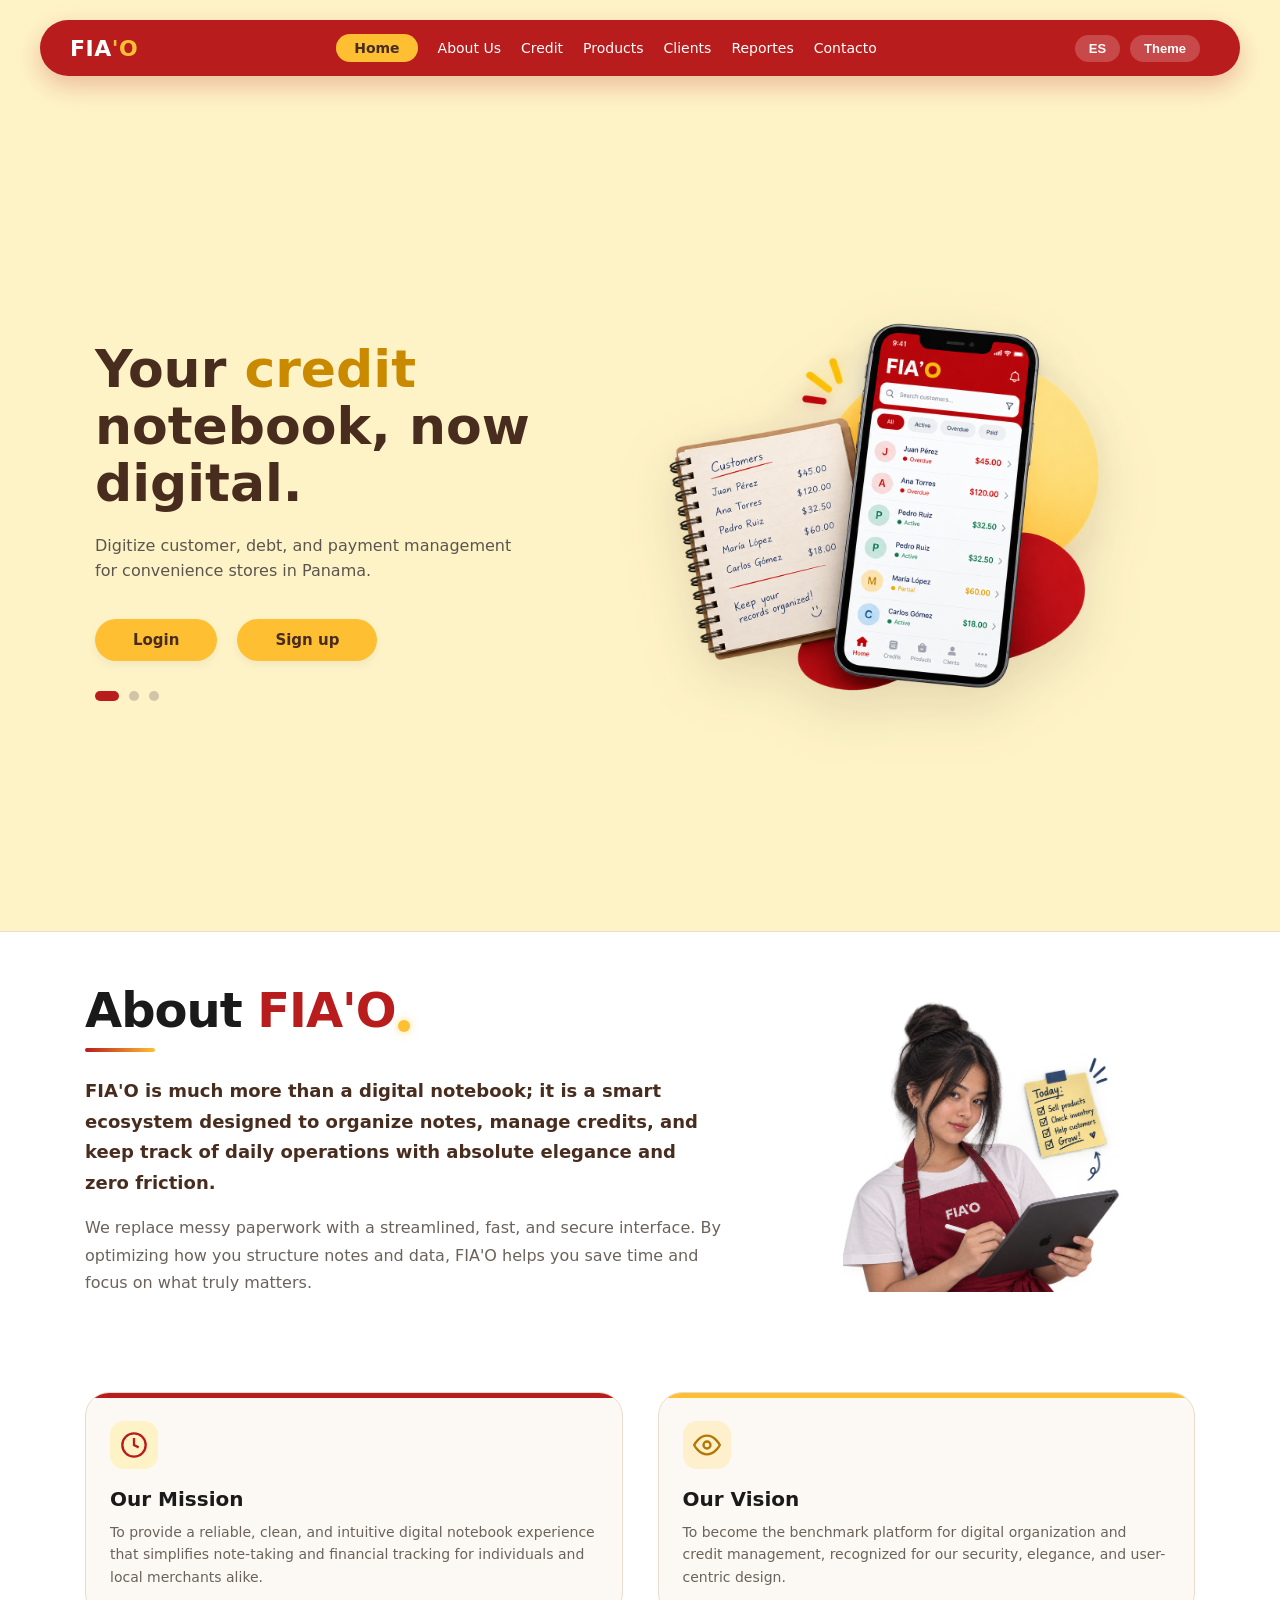
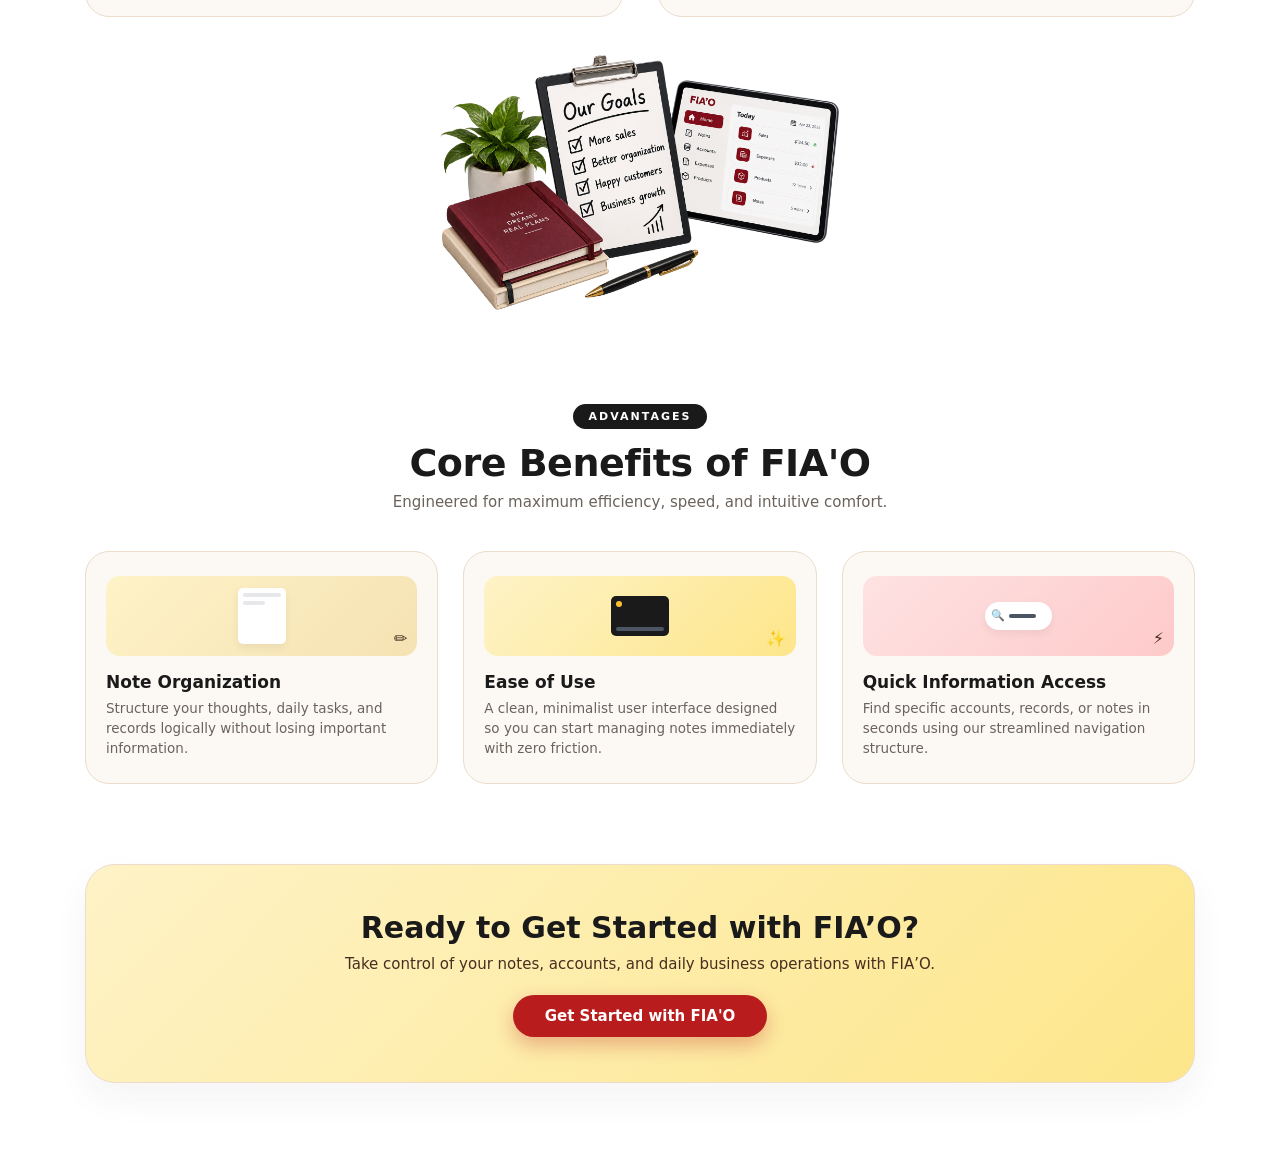
==== index.html @ d8505e1b "todo" ====
<!DOCTYPE html>
<html lang="en">
<head>
    <meta charset="UTF-8">
    <meta name="viewport" content="width=device-width, initial-scale=1.0">
    <title>FIA'O - Digital Notebook</title>
    <link rel="stylesheet" href="asset/css/index.css">
</head>
<body id="top">

    <!-- BARRA DE NAVEGACIÓN FLOTANTE REDONDEADA -->
    <header class="navbar main-top-nav">
        <a href="index.html" class="logo">FIA<span class="yellow-text">'O</span></a>
        <nav class="nav-links">
            <a href="index.html" class="active" data-en="Home" data-es="Inicio">Home</a>
            <a href="#about-section" data-en="About Us" data-es="Nosotros">About Us</a>
            <a href="owner-credits.html" data-en="Credit" data-es="Créditos">Credit</a>
            <a href="owner-products.html" data-en="Products" data-es="Productos">Products</a>
            <a href="owner-clients.html" data-en="Clients" data-es="Clientes">Clients</a>
            <a href="owner-reports.html" data-en="Reports" data-es="Reportes">Reportes</a>
            <a href="contacto.html" data-en="Contacto" data-es="Contacto">Contacto</a>
        </nav>

        <div class="nav-actions">
            <button id="langToggle" class="nav-btn-icon"><span id="langLabel">ES</span></button>
            <button id="themeToggle" class="nav-btn-icon">Theme</button>
            <div id="userNavArea"></div>
        </div>
    </header>

    <!-- HERO SECTION CON CARRUSEL (Altura alargada y perfectamente proporcionada) -->
    <main class="hero-carousel-container">
        <div class="hero-content">
            <h1 class="hero-title" data-en='Your <span class="highlight-credit">credit</span> notebook, now digital.' data-es='Tu libreta de <span class="highlight-credit">crédito</span>, ahora digital.'>
                Your <span class="highlight-credit">credit</span> notebook, now digital.
            </h1>
            
            <p class="hero-subtitle" id="carouselSubtitle" 
               data-en="Digitize customer, debt, and payment management for convenience stores in Panama." 
               data-es="Digitaliza la gestión de clientes, deudas y pagos para minisupermercados en Panamá.">
                Digitize customer, debt, and payment management for convenience stores in Panama.
            </p>
            
            <div class="hero-buttons">
                <a href="login.html" class="btn-primary-yellow" data-en="Login" data-es="Iniciar Sesión">Login</a>
                <a href="register.html" class="btn-primary-yellow" data-en="Sign up" data-es="Registrarse">Sign up</a>
            </div>

            <div class="carousel-dots">
                <span class="dot active" onclick="currentSlide(0)"></span>
                <span class="dot" onclick="currentSlide(1)"></span>
                <span class="dot" onclick="currentSlide(2)"></span>
            </div>
        </div>

        <div class="hero-image-side">
            <img id="carouselImage" src="asset/img/slide1.png" alt="FIA'O App Preview" class="carousel-img" 
                 onerror="this.onerror=null; this.src='https://via.placeholder.com/340x600?text=FIA%27O+App+Preview';">
        </div>
    </main>

    <!-- SECCIÓN DONDE SE INCRUSTA EL ABOUT.HTML ABAJO DEL INDEX -->
    <section id="about-section" class="iframe-section">
        <iframe src="about.html" class="about-iframe" scrolling="no" id="aboutFrame"></iframe>
    </section>

    <script src="asset/js/index.js"></script>
</body>
</html>
---- asset/css/index.css ----
:root {
    --color-rojo: #B91C1C;
    --color-amarillo: #FFBF32;
    --color-crema: #FEF3C7;
    --color-cafe: #482D1F;
    --color-blanco: #ffffff;
    --color-negro: #111111;
    --color-texto-muted: #5c554e;
    --bg-main: #FEF3C7;
    --text-main: #482D1F;
}

body.dark-mode {
    --bg-main: #181210;
    --text-main: #FFF7E8;
    --color-crema: #261D1A;
    --color-blanco: #1E1715;
    --color-texto-muted: #d1c5b8;
}

html, body {
    scroll-behavior: smooth;
    margin: 0;
    padding: 0;
    font-family: system-ui, -apple-system, BlinkMacSystemFont, 'Segoe UI', Roboto, sans-serif;
    background-color: var(--bg-main);
    color: var(--text-main);
    transition: background-color 0.3s ease, color 0.3s ease;
}

.navbar.main-top-nav {
    display: flex;
    justify-content: space-between;
    align-items: center;
    padding: 14px 30px;
    background-color: var(--color-rojo);
    max-width: 1200px;
    margin: 20px auto 0 auto;
    border-radius: 40px;
    box-shadow: 0 10px 25px rgba(185, 28, 28, 0.25);
    box-sizing: border-box;
    position: relative;
    z-index: 10;
}

.navbar .logo {
    font-size: 22px;
    font-weight: 800;
    color: #ffffff;
    text-decoration: none;
    letter-spacing: 0.5px;
}

.navbar .yellow-text {
    color: var(--color-amarillo);
}

.nav-links {
    display: flex;
    gap: 20px;
    align-items: center;
}

.nav-links a {
    text-decoration: none;
    color: #ffffff;
    font-weight: 500;
    font-size: 14px;
    transition: opacity 0.2s;
}

.nav-links a:hover {
    opacity: 0.8;
}

.nav-links a.active {
    background-color: var(--color-amarillo);
    color: var(--color-cafe);
    padding: 6px 18px;
    border-radius: 20px;
    font-weight: 700;
}

.nav-actions {
    display: flex;
    align-items: center;
    gap: 10px;
}

.nav-btn-icon {
    background: rgba(255, 255, 255, 0.2);
    border: none;
    padding: 6px 14px;
    border-radius: 20px;
    cursor: pointer;
    font-size: 13px;
    font-weight: 600;
    color: #ffffff;
    transition: background 0.2s;
}

.nav-btn-icon:hover {
    background: rgba(255, 255, 255, 0.3);
}

/* HERO Y CARRUSEL ALARGADO HACIA ABAJO PARA ELIMINAR ESPACIOS VACÍOS */
.hero-carousel-container {
    display: flex;
    justify-content: space-between;
    align-items: center;
    padding: 110px 80px; /* Aumentado el padding vertical para más altura */
    max-width: 1250px;
    margin: 0 auto;
    gap: 50px;
    min-height: 95vh; /* Ocupa mucha más altura vertical de la pantalla */
    box-sizing: border-box;
}

.hero-content {
    flex: 1;
    max-width: 580px;
}

.hero-title {
    font-size: 52px;
    font-weight: 800;
    line-height: 1.1;
    margin-bottom: 20px;
    color: var(--text-main);
}

.highlight-credit {
    color: #c98a00;
}

.hero-subtitle {
    font-size: 16px;
    line-height: 1.6;
    color: var(--color-texto-muted);
    margin-bottom: 35px;
    min-height: 50px;
}

.hero-buttons {
    display: flex;
    gap: 20px;
    margin-bottom: 30px;
}

.btn-primary-yellow {
    background-color: var(--color-amarillo);
    color: var(--color-cafe);
    text-decoration: none;
    padding: 12px 38px;
    border-radius: 30px;
    font-size: 15px;
    font-weight: 700;
    box-shadow: 0 4px 10px rgba(0,0,0,0.05);
    transition: transform 0.2s, opacity 0.2s;
    display: inline-block;
}

.btn-primary-yellow:hover {
    transform: translateY(-2px);
    opacity: 0.95;
}

.carousel-dots {
    display: flex;
    gap: 10px;
}

.dot {
    width: 10px;
    height: 10px;
    border-radius: 50%;
    background-color: #d1c5a9;
    cursor: pointer;
    transition: all 0.3s ease;
}

.dot.active {
    background-color: var(--color-rojo);
    width: 24px;
    border-radius: 6px;
}

.hero-image-side {
    flex: 1;
    display: flex;
    justify-content: center;
}

.carousel-img {
    max-width: 600px;
    height: auto;
    border-radius: 24px;
    filter: drop-shadow(0 20px 30px rgba(72, 45, 31, 0.15));
    transition: opacity 0.4s ease-in-out;
}

.iframe-section {
    width: 100%;
    margin: 0;
    padding: 0;
    background-color: var(--color-blanco);
    border-top: 1px solid #ebdccb;
}

.about-iframe {
    width: 100%;
    height: 100vh;
    min-height: 1800px;
    border: none;
    display: block;
    overflow: hidden;
}

@media (max-width: 850px) {
    .hero-carousel-container {
        flex-direction: column;
        padding: 50px 20px;
        text-align: center;
        min-height: auto;
    }
}
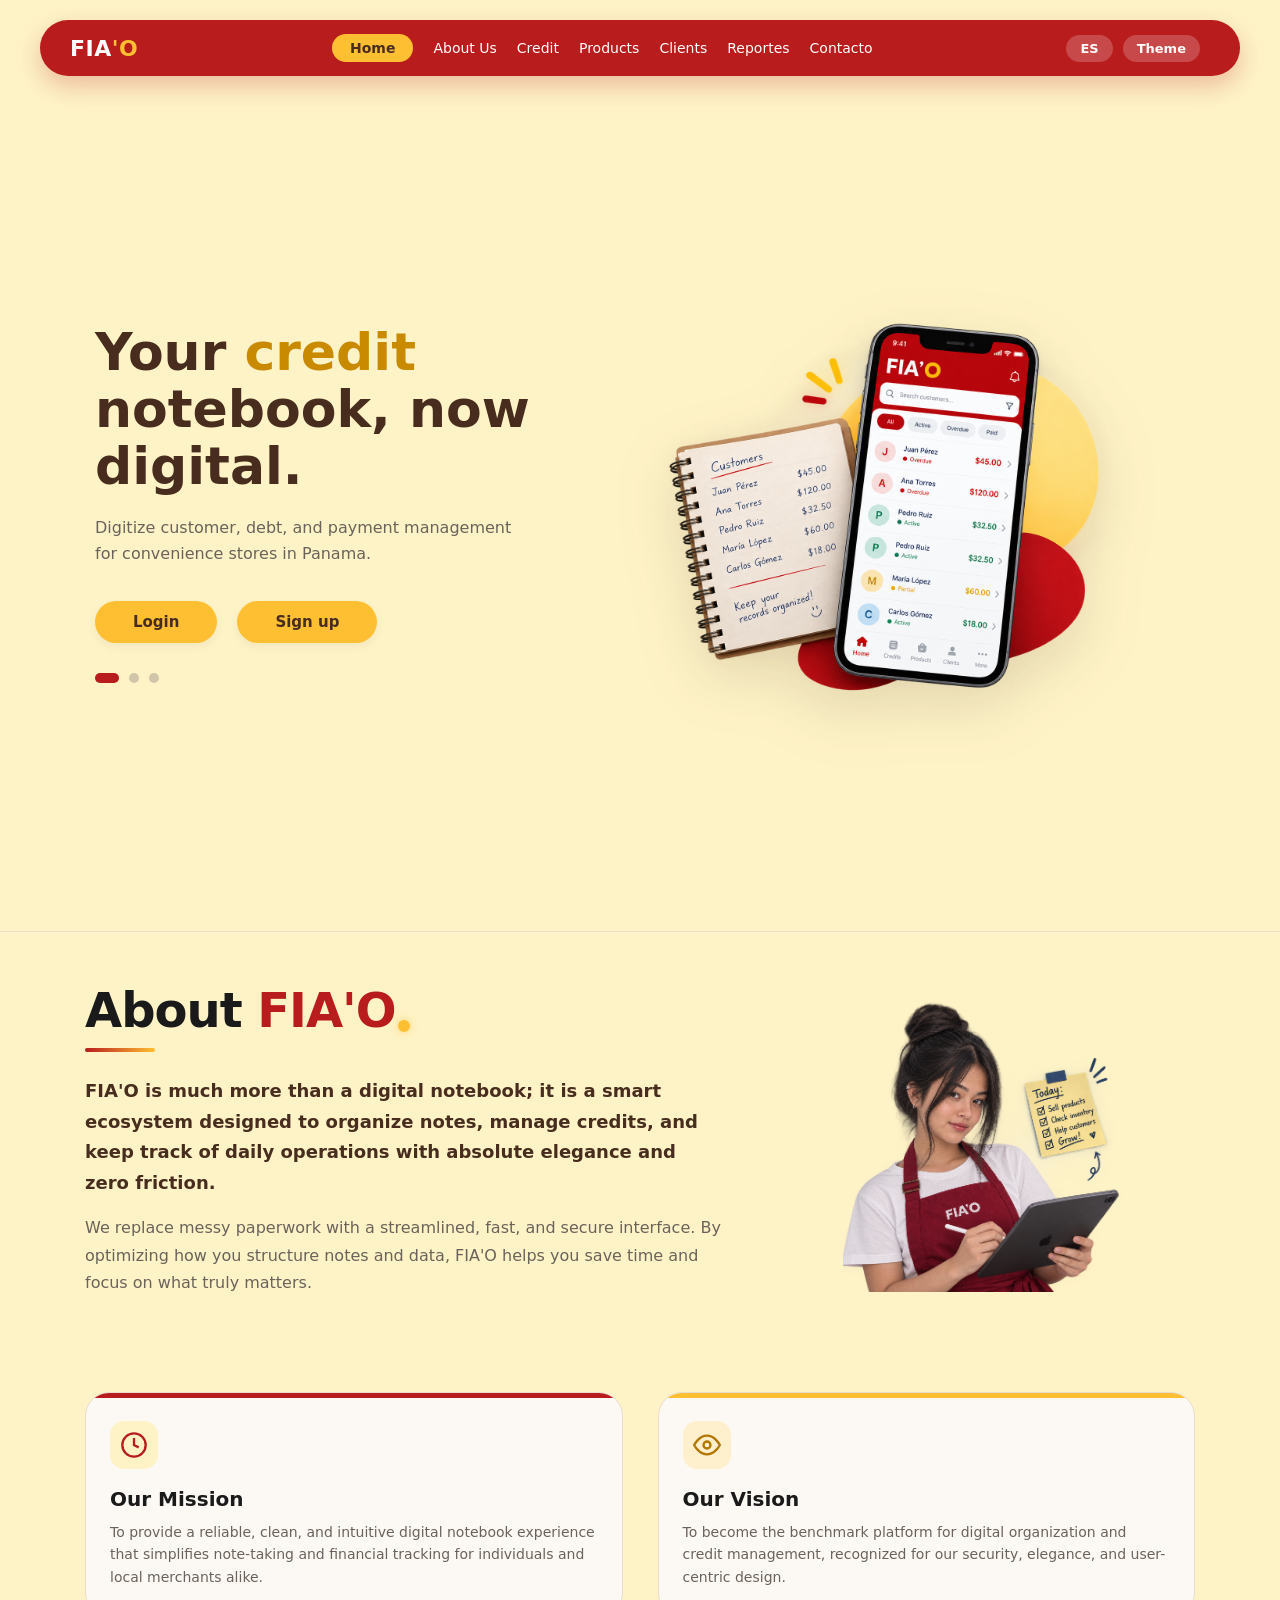
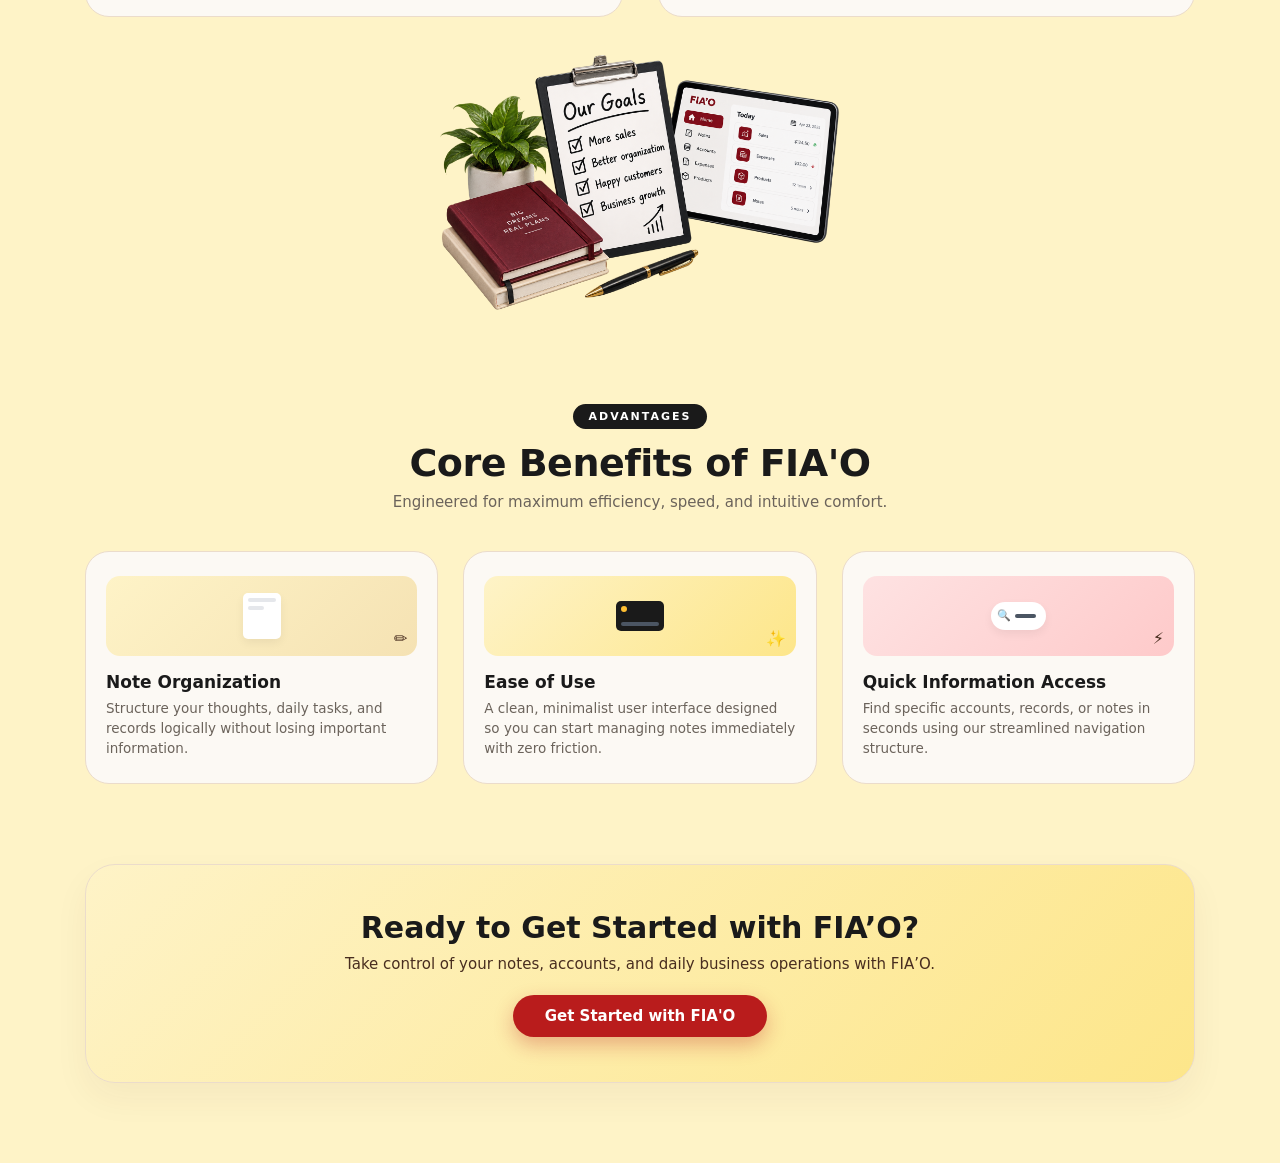
==== commit 0a19e507: "css css   Unifique todos los ccs en uno solo y guarde los viejos dentro de una carpeta" ====
--- a/index.html
+++ b/index.html
@@ -4,7 +4,7 @@
     <meta charset="UTF-8">
     <meta name="viewport" content="width=device-width, initial-scale=1.0">
     <title>FIA'O - Digital Notebook</title>
-    <link rel="stylesheet" href="asset/css/index.css">
+    <link rel="stylesheet" href="asset/css/Style.css">
 </head>
 <body id="top">
 
--- a/asset/css/Style.css
+++ b/asset/css/Style.css
@@ -0,0 +1,3072 @@
+/* ==========================================================================
+   FIA'O — CSS UNIFICADO Y OPTIMIZADO
+
+   ÍNDICE
+   01. Variables globales y estilos base
+   02. Página informativa (About)
+   03. Ayuda, soporte y componentes compartidos
+   04. Navegación y estructura general de la aplicación
+   05. Autenticación y registro
+   06. Clientes
+   07. Paneles, créditos y gestión financiera
+   08. Productos e inventario
+   09. Estilos complementarios y ajustes finales
+
+   Criterios de optimización:
+   - Variables equivalentes comparten una única fuente de valor.
+   - Se reutilizan variables globales cuando el color coincide exactamente.
+   - Se mantienen variables distintas si su comportamiento en modo oscuro
+     o su función visual no es equivalente.
+   - Se conserva el orden de las reglas y la cascada original.
+   ========================================================================== */
+
+/* --------------------------------------------------------------------------
+   01. VARIABLES GLOBALES Y ESTILOS BASE
+   -------------------------------------------------------------------------- */
+
+:root {
+    --color-rojo: #B91C1C;
+    --color-amarillo: #FFBF32;
+    --color-crema: #FEF3C7;
+    --color-cafe: #482D1F;
+    --color-blanco: #FFFFFF;
+    --color-negro: #1A1A1A;
+    --color-gris-bg: #FCF9F4;
+    --color-texto-muted: #6B635B;
+    --color-borde: #EBDCCB;
+    --primary-red: var(--color-rojo);
+    --primary-red-hover: #991B1B;
+    --golden-yellow: var(--color-amarillo);
+    --cream-bg: var(--color-crema);
+    --dark-brown: var(--color-cafe);
+    --text-dark: #2B2B2B;
+    --white: var(--color-blanco);
+    --gray-border: #E5E7EB;
+    --card-bg: var(--white);
+    --subtext: #666666;
+    --green-accent: #10B981;
+    --yellow-accent: #F59E0B;
+    --red-accent: #EF4444;
+    --bg-main: var(--color-crema);
+    --text-main: var(--color-cafe);
+    --input-bg: #FFFFFF;
+}
+
+body.dark-theme {
+    --cream-bg: #121212;
+    --text-dark: #F3F4F6;
+    --white: #1E1E1E;
+    --gray-border: #333333;
+    --card-bg: #1E1E1E;
+    --subtext: #AAAAAA;
+    --dark-brown: #E5D5C5;
+    --input-bg: #2A2A2A;
+}
+
+body {
+    margin: 0;
+    padding: 0;
+    font-family: system-ui, -apple-system, BlinkMacSystemFont, "Segoe UI", Roboto, sans-serif;
+    background-color: var(--color-blanco);
+    color: var(--color-cafe);
+    overflow-x: hidden;
+    scroll-behavior: smooth;
+    animation: fadeInSmooth 0.5s ease-out;
+}
+
+@keyframes fadeInSmooth {
+    from { opacity: 0; transform: translateY(10px); }
+    to { opacity: 1; transform: translateY(0); }
+}
+
+/* --------------------------------------------------------------------------
+   02. PÁGINA INFORMATIVA (ABOUT)
+   -------------------------------------------------------------------------- */
+
+.navbar.main-top-nav {
+    display: flex;
+    justify-content: space-between;
+    align-items: center;
+    padding: 14px 30px;
+    background-color: var(--color-rojo);
+    max-width: 1200px;
+    margin: 20px auto;
+    border-radius: 40px;
+    box-shadow: 0 10px 25px rgba(185, 28, 28, 0.2);
+}
+
+.navbar .logo {
+    font-size: 22px;
+    font-weight: 800;
+    color: var(--color-blanco);
+    text-decoration: none;
+}
+
+.navbar .yellow-text {
+    color: var(--color-amarillo);
+}
+
+.nav-links a {
+    text-decoration: none;
+    color: var(--color-blanco);
+    font-weight: 500;
+    font-size: 14px;
+}
+
+.about-main-container {
+    max-width: 1150px;
+    margin: 0 auto;
+    padding: 50px 20px 80px 20px;
+    box-sizing: border-box;
+}
+
+.about-hero-creative {
+    display: grid;
+    grid-template-columns: 1.2fr 0.8fr;
+    gap: 50px;
+    align-items: center;
+    margin-bottom: 80px;
+}
+
+.creative-main-title {
+    font-size: 48px;
+    font-weight: 900;
+    color: var(--color-negro);
+    margin: 0 0 10px 0;
+    letter-spacing: -1px;
+    position: relative;
+    display: inline-block;
+}
+
+.creative-main-title .highlight-fiao {
+    color: var(--color-rojo);
+    position: relative;
+}
+
+.title-accent-badge {
+    position: absolute;
+    bottom: 6px;
+    right: -14px;
+    width: 12px;
+    height: 12px;
+    background-color: var(--color-amarillo);
+    border-radius: 50%;
+    box-shadow: 0 0 10px rgba(255, 191, 50, 0.6);
+    animation: pulseBadge 2s infinite;
+}
+
+@keyframes pulseBadge {
+    0% { transform: scale(0.95); opacity: 0.8; }
+    50% { transform: scale(1.2); opacity: 1; }
+    100% { transform: scale(0.95); opacity: 0.8; }
+}
+
+.divider-line-dynamic {
+    width: 70px;
+    height: 4px;
+    background: linear-gradient(90deg, var(--color-rojo), var(--color-amarillo));
+    border-radius: 2px;
+    margin-bottom: 24px;
+}
+
+.about-hero-text-side p {
+    font-size: 16px;
+    line-height: 1.7;
+    color: var(--color-texto-muted);
+    margin: 0 0 16px 0;
+}
+
+.about-hero-text-side p.about-lead-creative {
+    font-size: 18px;
+    color: var(--color-cafe);
+    font-weight: 600;
+}
+
+.about-hero-graphic-side {
+    display: flex;
+    justify-content: center;
+    align-items: center;
+}
+
+/* CONTENEDOR DE IMAGEN LIMPIO (SIN FONDO NI BORDES) */
+.image-slot-container {
+    width: 100%;
+    max-width: 280px; 
+    min-height: 200px;
+    background-color: transparent;
+    border: none;
+    border-radius: 0;
+    display: flex;
+    justify-content: center;
+    align-items: center;
+    overflow: hidden;
+    position: relative;
+    box-shadow: none;
+    transition: transform 0.4s ease;
+}
+
+.image-slot-container:hover {
+    transform: translateY(-4px);
+}
+
+.custom-slot-img {
+    width: 100%;
+    height: auto;
+    object-fit: contain;
+    display: block;
+}
+
+.image-placeholder-fallback {
+    display: flex;
+    flex-direction: column;
+    align-items: center;
+    gap: 8px;
+    color: var(--color-texto-muted);
+    padding: 20px;
+    text-align: center;
+}
+
+.fallback-icon { font-size: 28px; }
+.fallback-text { font-size: 12px; font-family: monospace; background: var(--color-crema); padding: 4px 8px; border-radius: 6px; }
+
+.mission-vision-wrapper {
+    margin-bottom: 90px;
+}
+
+.mission-vision-creative-grid {
+    display: grid;
+    grid-template-columns: 1fr 1fr;
+    gap: 35px;
+    margin-bottom: 30px;
+}
+
+.mission-vision-graphic-container {
+    display: flex;
+    justify-content: center;
+    max-width: 400px;
+    margin: 0 auto;
+}
+
+.image-slot-container.secondary-slot {
+    max-width: 100%;
+    min-height: 180px;
+    background-color: transparent;
+    border: none;
+    box-shadow: none;
+}
+
+.creative-mv-card, .benefit-interactive-card {
+    background-color: var(--color-gris-bg);
+    border: 1px solid var(--color-borde);
+    border-radius: 24px;
+    padding: 28px 24px;
+    position: relative;
+    overflow: hidden;
+    cursor: pointer;
+    outline: none;
+    transition: all 0.4s cubic-bezier(0.165, 0.84, 0.44, 1);
+}
+
+.creative-mv-card:hover, .creative-mv-card:focus,
+.creative-mv-card.touch-active,
+.benefit-interactive-card:hover, .benefit-interactive-card:focus,
+.benefit-interactive-card.touch-active {
+    transform: translateY(-6px);
+    box-shadow: 0 16px 30px rgba(185, 28, 28, 0.08);
+    background-color: var(--color-blanco);
+    border-color: var(--color-amarillo);
+}
+
+.card-reveal-content {
+    max-height: 0;
+    opacity: 0;
+    overflow: hidden;
+    transition: max-height 0.4s ease-in-out, opacity 0.3s ease-in-out, margin-top 0.3s ease;
+    margin-top: 0;
+}
+
+.creative-mv-card:hover .card-reveal-content,
+.creative-mv-card:focus .card-reveal-content,
+.creative-mv-card.touch-active .card-reveal-content,
+.benefit-interactive-card:hover .card-reveal-content,
+.benefit-interactive-card:focus .card-reveal-content,
+.benefit-interactive-card.touch-active .card-reveal-content {
+    max-height: 150px;
+    opacity: 1;
+    margin-top: 12px;
+    border-top: 1px dashed var(--color-borde);
+    padding-top: 10px;
+}
+
+.card-reveal-content p {
+    font-size: 13px;
+    line-height: 1.5;
+    color: var(--color-cafe);
+    margin: 0;
+}
+
+.card-top-accent {
+    position: absolute;
+    top: 0;
+    left: 0;
+    width: 100%;
+    height: 5px;
+    background-color: var(--color-rojo);
+}
+
+.card-top-accent.yellow-accent {
+    background-color: var(--color-amarillo);
+}
+
+.mv-visual-badge {
+    background-color: var(--color-crema);
+    color: var(--color-rojo);
+    width: 48px;
+    height: 48px;
+    border-radius: 14px;
+    display: flex;
+    align-items: center;
+    justify-content: center;
+    margin-bottom: 18px;
+    transition: transform 0.3s ease;
+}
+
+.creative-mv-card:hover .mv-visual-badge {
+    transform: scale(1.1) rotate(5deg);
+}
+
+.mv-visual-badge.yellow-bg {
+    background-color: #fef0cd;
+    color: #b47800;
+}
+
+.creative-mv-card h3 {
+    font-size: 20px;
+    font-weight: 900;
+    color: var(--color-negro);
+    margin: 0 0 10px 0;
+}
+
+.creative-mv-card p {
+    font-size: 14px;
+    line-height: 1.6;
+    color: var(--color-texto-muted);
+    margin: 0;
+}
+
+.benefits-creative-section {
+    text-align: center;
+    margin-bottom: 80px;
+}
+
+.creative-section-header .section-tag {
+    display: inline-block;
+    background-color: var(--color-negro);
+    color: var(--color-blanco);
+    font-size: 11px;
+    font-weight: 800;
+    letter-spacing: 2px;
+    padding: 6px 16px;
+    border-radius: 20px;
+    margin-bottom: 12px;
+}
+
+.creative-section-header h2 {
+    font-size: 38px;
+    font-weight: 900;
+    color: var(--color-negro);
+    margin: 0 0 8px 0;
+    letter-spacing: -0.5px;
+}
+
+.creative-section-header p {
+    font-size: 15px;
+    color: var(--color-texto-muted);
+    margin: 0 0 40px 0;
+}
+
+.benefits-creative-grid {
+    display: grid;
+    grid-template-columns: repeat(3, 1fr);
+    gap: 25px;
+    text-align: left;
+}
+
+.benefit-interactive-card {
+    padding: 24px 20px;
+}
+
+.benefit-illustration-box {
+    background: linear-gradient(135deg, var(--color-crema), #f5e2b3);
+    border-radius: 14px;
+    height: 80px;
+    margin-bottom: 16px;
+    display: flex;
+    align-items: center;
+    justify-content: center;
+    position: relative;
+    overflow: hidden;
+}
+
+.benefit-illustration-box.yellow-theme {
+    background: linear-gradient(135deg, #fef3c7, #fde68a);
+}
+
+.benefit-illustration-box.red-theme {
+    background: linear-gradient(135deg, #fee2e2, #fecaca);
+}
+
+.ill-note-sheet {
+    background: var(--color-blanco);
+    width: 38px;
+    height: 46px;
+    border-radius: 5px;
+    padding: 5px;
+    display: flex;
+    flex-direction: column;
+    gap: 4px;
+    box-shadow: 0 4px 10px rgba(0,0,0,0.06);
+}
+
+.ill-line { background-color: #e5e7eb; height: 4px; border-radius: 2px; width: 100%; }
+.ill-line.short { width: 60%; }
+.ill-pen-icon {
+    position: absolute;
+    bottom: 8px;
+    right: 10px;
+    font-size: 16px;
+    animation: bounceIcon 2s infinite ease-in-out;
+}
+
+@keyframes bounceIcon {
+    0%, 100% { transform: translateY(0); }
+    50% { transform: translateY(-3px); }
+}
+
+.ill-interface-mock {
+    background: var(--color-negro);
+    width: 48px;
+    height: 30px;
+    border-radius: 5px;
+    padding: 5px;
+    display: flex;
+    flex-direction: column;
+    justify-content: space-between;
+}
+
+.ill-circle-btn { width: 6px; height: 6px; background-color: var(--color-amarillo); border-radius: 50%; }
+.ill-block-bar { background-color: #4b5563; height: 4px; border-radius: 2px; width: 100%; }
+.ill-block-bar.short { width: 50%; }
+
+.ill-search-mock {
+    background: var(--color-blanco);
+    width: 55px;
+    height: 28px;
+    border-radius: 14px;
+    padding: 0 6px;
+    display: flex;
+    align-items: center;
+    gap: 4px;
+    box-shadow: 0 4px 10px rgba(0,0,0,0.06);
+}
+
+.ill-magnifier { font-size: 11px; }
+
+.benefit-interactive-card h3 {
+    font-size: 17px;
+    font-weight: 800;
+    color: var(--color-negro);
+    margin: 0 0 6px 0;
+}
+
+.benefit-interactive-card p {
+    font-size: 13.5px;
+    line-height: 1.5;
+    color: var(--color-texto-muted);
+    margin: 0;
+}
+
+.get-started-cta-section {
+    background: linear-gradient(135deg, var(--color-crema), #fde68a);
+    border: 1px solid var(--color-borde);
+    border-radius: 30px;
+    padding: 45px 25px;
+    text-align: center;
+    box-shadow: 0 15px 35px rgba(72, 45, 31, 0.05);
+}
+
+.cta-content-box h2 {
+    font-size: 30px;
+    font-weight: 900;
+    color: var(--color-negro);
+    margin: 0 0 10px 0;
+}
+
+.cta-content-box p {
+    font-size: 15px;
+    color: var(--color-cafe);
+    margin: 0 0 22px 0;
+    max-width: 600px;
+    margin-left: auto;
+    margin-right: auto;
+}
+
+.btn-cta-red {
+    display: inline-block;
+    background-color: var(--color-rojo);
+    color: var(--color-blanco);
+    text-decoration: none;
+    font-size: 15px;
+    font-weight: 700;
+    padding: 12px 32px;
+    border-radius: 30px;
+    box-shadow: 0 8px 20px rgba(185, 28, 28, 0.3);
+    transition: transform 0.2s ease, background-color 0.2s ease, box-shadow 0.2s ease;
+}
+
+.btn-cta-red:hover {
+    transform: translateY(-2px);
+    background-color: #991b1b;
+    box-shadow: 0 12px 25px rgba(185, 28, 28, 0.4);
+}
+
+/* MODO OSCURO PARA LA SECCIÓN ABOUT */
+body.dark-mode {
+    background-color: #1E1715 !important;
+    color: #FFF7E8 !important;
+}
+
+body.dark-mode .creative-main-title,
+body.dark-mode .creative-section-header h2,
+body.dark-mode .cta-content-box h2,
+body.dark-mode .creative-mv-card h3,
+body.dark-mode .benefit-interactive-card h3 {
+    color: #FFF7E8 !important;
+}
+
+body.dark-mode .about-hero-text-side p,
+body.dark-mode .creative-section-header p,
+body.dark-mode .creative-mv-card p,
+body.dark-mode .benefit-interactive-card p,
+body.dark-mode .cta-content-box p {
+    color: #d1c5b8 !important;
+}
+
+body.dark-mode .creative-mv-card,
+body.dark-mode .benefit-interactive-card {
+    background-color: #261D1A !important;
+    border-color: var(--color-cafe) !important;
+}
+
+body.dark-mode .card-reveal-content p {
+    color: #FFF7E8 !important;
+}
+
+body.dark-mode .get-started-cta-section {
+    background: linear-gradient(135deg, #261D1A, #3b2a1a) !important;
+    border-color: var(--color-cafe) !important;
+}
+
+@media (max-width: 900px) {
+    .about-hero-creative,
+    .mission-vision-creative-grid,
+    .benefits-creative-grid {
+        grid-template-columns: 1fr;
+        gap: 30px;
+    }
+    .creative-main-title {
+        font-size: 38px;
+    }
+    .about-main-container {
+        padding: 30px 15px;
+    }
+}
+
+
+/* --------------------------------------------------------------------------
+   03. AYUDA, SOPORTE Y COMPONENTES COMPARTIDOS
+   -------------------------------------------------------------------------- */
+
+
+* {
+    margin: 0; padding: 0; box-sizing: border-box;
+    font-family: system-ui, -apple-system, BlinkMacSystemFont, "Segoe UI", Roboto, sans-serif;
+}
+
+body {
+    background-color: var(--cream-bg); color: var(--text-dark);
+    min-height: 100vh; position: relative; overflow-x: hidden;
+    transition: background-color 0.3s ease, color 0.3s ease;
+}
+
+.bg-shape-top {
+    position: absolute; top: 0; left: 0; width: 350px; height: 250px;
+    background: radial-gradient(circle, rgba(255,191,50,0.25) 0%, rgba(254,243,199,0) 70%);
+    z-index: 0; pointer-events: none;
+}
+
+.bg-shape-bottom {
+    position: absolute; bottom: -50px; right: -50px; width: 400px; height: 400px;
+    background: radial-gradient(circle, rgba(185,28,28,0.08) 0%, rgba(254,243,199,0) 70%);
+    z-index: 0; pointer-events: none;
+}
+
+.navbar-container { width: 100%; padding: 16px 24px; position: relative; z-index: 100; }
+.navbar-content {
+    background-color: var(--primary-red); display: flex; justify-content: space-between;
+    align-items: center; padding: 10px 24px; border-radius: 50px; box-shadow: 0 4px 15px rgba(0, 0, 0, 0.15);
+}
+
+.nav-logo { color: var(--white); font-size: 22px; font-weight: 800; letter-spacing: 0.5px; }
+.nav-logo span { color: var(--golden-yellow); }
+.nav-menu { display: flex; gap: 4px; align-items: center; }
+
+.nav-link {
+    color: var(--white); text-decoration: none; font-size: 13px; font-weight: 500;
+    padding: 8px 16px; border-radius: 20px; transition: background 0.2s;
+}
+.nav-link:hover, .nav-link.active { background-color: rgba(255, 255, 255, 0.2); }
+
+.nav-right-actions { display: flex; gap: 10px; align-items: center; }
+
+.action-pill-btn {
+    background-color: rgba(255, 255, 255, 0.25); color: var(--white); border: none;
+    padding: 7px 16px; border-radius: 20px; font-size: 13px; font-weight: 700; cursor: pointer;
+}
+.action-pill-btn:hover { background-color: var(--white); color: var(--primary-red); }
+
+.profile-menu-container { position: relative; }
+.profile-avatar-btn {
+    width: 38px; height: 38px; border-radius: 50%; background-color: var(--golden-yellow);
+    color: var(--dark-brown); font-weight: 800; font-size: 14px; cursor: pointer;
+    border: 2px solid var(--white); display: flex; align-items: center; justify-content: center;
+}
+
+.profile-dropdown {
+    position: absolute; right: 0; top: 50px; background-color: var(--card-bg);
+    border: 1px solid var(--gray-border); border-radius: 14px; width: 180px;
+    box-shadow: 0 10px 25px rgba(0, 0, 0, 0.15); display: none; flex-direction: column; padding: 8px 0; z-index: 1000;
+}
+.profile-dropdown.active { display: flex; }
+.dropdown-item {
+    padding: 10px 16px; color: var(--text-dark); text-decoration: none; font-size: 13px; font-weight: 600;
+    display: flex; align-items: center; gap: 10px;
+}
+.dropdown-item:hover { background-color: rgba(185,28,28,0.08); color: var(--primary-red); }
+.dropdown-item.logout { color: var(--primary-red); }
+.dropdown-divider { height: 1px; background-color: var(--gray-border); margin: 4px 0; }
+
+.dashboard-main { max-width: 1200px; margin: 0 auto; padding: 30px 20px 80px 20px; position: relative; z-index: 10; }
+
+.credits-header-section { margin-bottom: 25px; }
+.title-wrap h1 { font-size: 26px; font-weight: 800; color: var(--text-dark); margin-bottom: 4px; }
+.title-wrap p { font-size: 13px; color: var(--subtext); }
+
+.card-container {
+    background-color: var(--card-bg); padding: 24px; border-radius: 20px;
+    box-shadow: 0 6px 20px rgba(0, 0, 0, 0.05); border: 1px solid var(--gray-border);
+}
+
+.ai-banner-card {
+    background: linear-gradient(135deg, rgba(185,28,28,0.08) 0%, rgba(255,191,50,0.12) 100%);
+    display: flex; justify-content: space-between; align-items: center; margin-bottom: 25px; flex-wrap: wrap; gap: 15px;
+    border: 1.5px solid rgba(255,191,50,0.3);
+}
+.ai-banner-content { display: flex; align-items: center; gap: 16px; }
+.ai-banner-icon { width: 50px; height: 50px; border-radius: 14px; background-color: var(--primary-red); color: var(--white); display: flex; align-items: center; justify-content: center; font-size: 20px; }
+.ai-banner-content h3 { font-size: 16px; font-weight: 800; color: var(--text-dark); margin-bottom: 3px; }
+.ai-banner-content p { font-size: 12px; color: var(--subtext); }
+
+.btn-primary-fiao {
+    background-color: var(--primary-red); color: var(--white); border: none; padding: 10px 18px;
+    border-radius: 12px; font-size: 13px; font-weight: 700; cursor: pointer; display: inline-flex;
+    align-items: center; justify-content: center; gap: 8px; box-shadow: 0 4px 12px rgba(185,28,28,0.25); transition: background 0.2s;
+}
+.btn-primary-fiao:hover { background-color: var(--primary-red-hover); }
+
+.btn-secondary-fiao {
+    background-color: var(--golden-yellow); color: var(--dark-brown); border: none; padding: 10px 18px;
+    border-radius: 12px; font-size: 13px; font-weight: 700; cursor: pointer; display: inline-flex;
+    align-items: center; justify-content: center; gap: 8px; box-shadow: 0 4px 12px rgba(255,191,50,0.25); transition: opacity 0.2s;
+}
+.btn-secondary-fiao:hover { opacity: 0.9; }
+
+.section-title-row { display: flex; justify-content: space-between; align-items: center; flex-wrap: wrap; gap: 10px; }
+.section-title-row h3 { font-size: 16px; font-weight: 700; color: var(--text-dark); }
+
+.search-box-wrap { position: relative; width: 100%; }
+.search-box-wrap i { position: absolute; left: 14px; top: 50%; transform: translateY(-50%); color: var(--subtext); font-size: 13px; }
+.search-box-wrap input { width: 100%; padding: 9px 14px 9px 36px; border: 1.5px solid var(--gray-border); border-radius: 12px; font-size: 12px; background-color: var(--card-bg); color: var(--text-dark); outline: none; }
+
+.faq-categories-row { display: flex; gap: 8px; flex-wrap: wrap; }
+.filter-btn {
+    background: rgba(0,0,0,0.03); border: 1.5px solid var(--gray-border); padding: 7px 14px;
+    border-radius: 10px; font-size: 11px; font-weight: 600; color: var(--text-dark); cursor: pointer; transition: all 0.2s;
+}
+body.dark-theme .filter-btn { background: rgba(255,255,255,0.03); }
+.filter-btn.active, .filter-btn:hover { background-color: rgba(185,28,28,0.1); border-color: var(--primary-red); color: var(--primary-red); }
+
+/* Acordeón FAQ */
+.faq-accordion-container { display: flex; flex-direction: column; gap: 10px; }
+.faq-item { border: 1.5px solid var(--gray-border); border-radius: 12px; overflow: hidden; transition: border-color 0.2s; }
+.faq-item.active { border-color: var(--primary-red); }
+.faq-question {
+    padding: 14px 18px; font-size: 13px; font-weight: 700; color: var(--text-dark);
+    background: rgba(0,0,0,0.01); display: flex; justify-content: space-between; align-items: center; cursor: pointer;
+}
+body.dark-theme .faq-question { background: rgba(255,255,255,0.01); }
+.faq-question i { transition: transform 0.3s ease; color: var(--subtext); font-size: 11px; }
+.faq-item.active .faq-question i { transform: rotate(180deg); color: var(--primary-red); }
+.faq-answer { max-height: 0; overflow: hidden; padding: 0 18px; font-size: 12px; color: var(--subtext); line-height: 1.5; transition: max-height 0.3s ease, padding 0.3s ease; }
+.faq-item.active .faq-answer { max-height: 200px; padding: 0 18px 14px 18px; }
+
+/* Grid de soporte */
+.support-grid-layout { display: grid; grid-template-columns: 2fr 1fr; gap: 20px; }
+@media(max-width: 900px) { .support-grid-layout { grid-template-columns: 1fr; } }
+
+.input-group { margin-bottom: 14px; }
+.input-group label { display: block; font-size: 11px; font-weight: 700; color: var(--text-dark); margin-bottom: 5px; }
+.input-group input, .input-group select, .input-group textarea {
+    width: 100%; padding: 10px 12px; border: 1.5px solid var(--gray-border);
+    border-radius: 10px; font-size: 13px; background-color: var(--card-bg); color: var(--text-dark); outline: none;
+}
+.input-group input:focus, .input-group select:focus, .input-group textarea:focus { border-color: var(--primary-red); }
+.full-width { width: 100%; margin-top: 5px; }
+
+.channel-info-box { display: flex; align-items: center; gap: 14px; padding: 12px; background: rgba(0,0,0,0.02); border-radius: 12px; border: 1px solid var(--gray-border); }
+body.dark-theme .channel-info-box { background: rgba(255,255,255,0.02); }
+.channel-info-box .c-icon { width: 36px; height: 36px; border-radius: 10px; background: rgba(185,28,28,0.1); color: var(--primary-red); display: flex; align-items: center; justify-content: center; font-size: 14px; }
+
+/* Footer */
+.fiao-footer { background-color: var(--card-bg); border-top: 1px solid var(--gray-border); padding: 40px 20px 20px 20px; margin-top: 50px; position: relative; z-index: 10; }
+.footer-content { max-width: 1200px; margin: 0 auto; display: grid; grid-template-columns: 2fr 1fr 1fr; gap: 30px; margin-bottom: 30px; }
+@media(max-width: 768px) { .footer-content { grid-template-columns: 1fr; } }
+.footer-brand p { font-size: 12px; color: var(--subtext); margin-top: 10px; max-width: 300px; }
+.footer-links h4 { font-size: 14px; font-weight: 700; color: var(--text-dark); margin-bottom: 12px; }
+.footer-links a { display: block; font-size: 12px; color: var(--subtext); text-decoration: none; margin-bottom: 8px; transition: color 0.2s; }
+.footer-links a:hover { color: var(--primary-red); }
+.footer-bottom { max-width: 1200px; margin: 0 auto; border-top: 1px solid var(--gray-border); padding-top: 20px; text-align: center; font-size: 11px; color: var(--subtext); }
+
+/* Widget Chat IA */
+.ai-chat-widget-container { position: fixed; bottom: 25px; right: 25px; z-index: 9999; }
+.ai-floating-btn {
+    width: 60px; height: 60px; border-radius: 50%; background: linear-gradient(135deg, var(--primary-red) 0%, #991B1B 100%);
+    color: var(--white); border: none; font-size: 24px; cursor: pointer; box-shadow: 0 8px 25px rgba(185,28,28,0.4);
+    display: flex; align-items: center; justify-content: center; transition: transform 0.2s;
+}
+.ai-floating-btn:hover { transform: scale(1.08); }
+
+.ai-chat-window {
+    position: absolute; bottom: 75px; right: 0; width: 360px; height: 480px;
+    background-color: var(--card-bg); border: 1px solid var(--gray-border); border-radius: 20px;
+    box-shadow: 0 15px 40px rgba(0,0,0,0.25); display: none; flex-direction: column; overflow: hidden;
+    transform: translateY(10px); opacity: 0; transition: all 0.3s ease;
+}
+.ai-chat-window.active { display: flex; transform: translateY(0); opacity: 1; }
+
+.ai-chat-header {
+    background-color: var(--primary-red); color: var(--white); padding: 14px 18px;
+    display: flex; justify-content: space-between; align-items: center;
+}
+.ai-chat-title-wrap { display: flex; align-items: center; gap: 10px; }
+.ai-avatar { width: 34px; height: 34px; border-radius: 50%; background: var(--golden-yellow); color: var(--dark-brown); display: flex; align-items: center; justify-content: center; font-size: 14px; font-weight: 700; }
+.ai-chat-header h4 { font-size: 14px; font-weight: 700; margin-bottom: 0; }
+.ai-header-action { background: rgba(255,255,255,0.2); border: none; color: var(--white); width: 28px; height: 28px; border-radius: 50%; cursor: pointer; display: flex; align-items: center; justify-content: center; font-size: 12px; }
+.ai-header-action:hover { background: rgba(255,255,255,0.35); }
+
+.ai-chat-messages { flex: 1; padding: 15px; overflow-y: auto; display: flex; flex-direction: column; gap: 12px; background: rgba(0,0,0,0.01); }
+body.dark-theme .ai-chat-messages { background: rgba(255,255,255,0.01); }
+
+.ai-msg { max-width: 80%; padding: 10px 14px; border-radius: 14px; font-size: 12px; line-height: 1.4; }
+.ai-msg.bot { background-color: var(--gray-border); color: var(--text-dark); align-self: flex-start; border-bottom-left-radius: 4px; }
+body.dark-theme .ai-msg.bot { background-color: #333; color: #FFF; }
+.ai-msg.user { background-color: var(--primary-red); color: var(--white); align-self: flex-end; border-bottom-right-radius: 4px; }
+
+.ai-chat-input-area { padding: 12px; border-top: 1px solid var(--gray-border); display: flex; gap: 8px; background: var(--card-bg); }
+.ai-chat-input-area input { flex: 1; padding: 9px 12px; border: 1.5px solid var(--gray-border); border-radius: 10px; font-size: 12px; background: var(--card-bg); color: var(--text-dark); outline: none; }
+.ai-chat-input-area input:focus { border-color: var(--primary-red); }
+.ai-chat-input-area button { background-color: var(--primary-red); color: var(--white); border: none; width: 38px; height: 38px; border-radius: 10px; cursor: pointer; display: flex; align-items: center; justify-content: center; }
+.ai-chat-input-area button:hover { background-color: var(--primary-red-hover); }
+
+
+/* --------------------------------------------------------------------------
+   04. NAVEGACIÓN Y ESTRUCTURA GENERAL DE LA APLICACIÓN
+   -------------------------------------------------------------------------- */
+
+/* Formas decorativas de fondo */
+.bg-shape-top {
+    position: absolute;
+    top: 0;
+    left: 0;
+    width: 350px;
+    height: 250px;
+    background: radial-gradient(circle, rgba(244,185,66,0.25) 0%, rgba(255,247,232,0) 70%);
+    z-index: 0;
+    pointer-events: none;
+}
+
+.bg-shape-bottom {
+    position: absolute;
+    bottom: -50px;
+    right: -50px;
+    width: 400px;
+    height: 400px;
+    background: radial-gradient(circle, rgba(166,30,34,0.08) 0%, rgba(255,247,232,0) 70%);
+    z-index: 0;
+    pointer-events: none;
+}
+
+/* Navbar idéntico */
+
+
+.navbar-content {
+    background-color: #A61E22 !important;
+    display: flex;
+    justify-content: space-between;
+    align-items: center;
+    padding: 10px 24px;
+    border-radius: 50px;
+    box-shadow: 0 4px 15px rgba(0, 0, 0, 0.15);
+}
+
+.nav-logo {
+    color: var(--color-blanco) !important;
+    font-size: 22px;
+    font-weight: 800;
+    letter-spacing: 0.5px;
+}
+
+.nav-logo span {
+    color: var(--golden-yellow) !important;
+}
+
+
+.nav-link {
+    color: var(--color-blanco) !important;
+    text-decoration: none;
+    font-size: 13px;
+    font-weight: 500;
+    padding: 8px 16px;
+    border-radius: 20px;
+    transition: background 0.2s;
+}
+
+.nav-link:hover {
+    background-color: rgba(255, 255, 255, 0.2);
+}
+
+
+.action-pill-btn {
+    background-color: rgba(255, 255, 255, 0.25);
+    color: var(--color-blanco) !important;
+    border: none;
+    padding: 7px 16px;
+    border-radius: 20px;
+    font-size: 13px;
+    font-weight: 700;
+    cursor: pointer;
+    transition: background 0.2s;
+}
+
+.action-pill-btn:hover {
+    background-color: var(--color-blanco);
+    color: #A61E22 !important;
+}
+
+/* Círculo de perfil con iniciales y menú desplegable */
+
+
+.profile-avatar-btn {
+    width: 38px;
+    height: 38px;
+    border-radius: 50%;
+    background-color: var(--golden-yellow);
+    color: #2B2B2B;
+    font-weight: 800;
+    font-size: 14px;
+    overflow: hidden;
+    cursor: pointer;
+    border: 2px solid var(--color-blanco);
+    display: flex;
+    align-items: center;
+    justify-content: center;
+    box-shadow: 0 2px 6px rgba(0, 0, 0, 0.15);
+    transition: transform 0.2s;
+}
+
+.profile-avatar-btn:hover {
+    transform: scale(1.05);
+}
+
+.profile-dropdown {
+    position: absolute;
+    right: 0;
+    top: 50px;
+    background-color: var(--card-bg);
+    border: 1px solid var(--gray-border);
+    border-radius: 14px;
+    width: 200px;
+    box-shadow: 0 10px 25px rgba(0, 0, 0, 0.15);
+    display: none;
+    flex-direction: column;
+    padding: 8px 0;
+    z-index: 1000;
+}
+
+
+.dropdown-item {
+    padding: 10px 16px;
+    color: var(--text-dark);
+    text-decoration: none;
+    font-size: 13px;
+    font-weight: 600;
+    display: flex;
+    align-items: center;
+    gap: 10px;
+    transition: background 0.2s;
+}
+
+.dropdown-item:hover {
+    background-color: rgba(166, 30, 34, 0.08);
+    color: var(--primary-red);
+}
+
+
+/* Contenido del Dashboard */
+.dashboard-main {
+    max-width: 1000px;
+    margin: 0 auto;
+    padding: 30px 20px 60px 20px;
+    position: relative;
+    z-index: 10;
+}
+
+.welcome-banner {
+    margin-bottom: 30px;
+}
+
+.welcome-banner h1 {
+    font-size: 26px;
+    font-weight: 800;
+    color: var(--text-dark);
+    margin-bottom: 5px;
+}
+
+.welcome-banner p {
+    font-size: 14px;
+    color: var(--subtext);
+}
+
+/* Tarjetas financieras */
+.financial-grid {
+    display: grid;
+    grid-template-columns: repeat(auto-fit, minmax(280px, 1fr));
+    gap: 20px;
+    margin-bottom: 35px;
+}
+
+.financial-card {
+    background-color: var(--card-bg);
+    padding: 24px;
+    border-radius: 20px;
+    box-shadow: 0 6px 20px rgba(0, 0, 0, 0.05);
+    border: 1px solid var(--gray-border);
+    display: flex;
+    align-items: center;
+    gap: 20px;
+}
+
+.card-icon {
+    width: 50px;
+    height: 50px;
+    border-radius: 14px;
+    display: flex;
+    align-items: center;
+    justify-content: center;
+    font-size: 20px;
+}
+
+.card-icon.red { background-color: rgba(166, 30, 34, 0.1); color: #A61E22; }
+.card-icon.green { background-color: rgba(16, 185, 129, 0.1); color: #10B981; }
+.card-icon.yellow { background-color: rgba(244, 185, 66, 0.15); color: #D97706; }
+
+.card-info {
+    display: flex;
+    flex-direction: column;
+}
+
+.card-label {
+    font-size: 12px;
+    font-weight: 600;
+    color: var(--subtext);
+    margin-bottom: 4px;
+}
+
+.card-value {
+    font-size: 22px;
+    font-weight: 800;
+    color: var(--text-dark);
+    margin-bottom: 4px;
+}
+
+.card-trend {
+    font-size: 11px;
+    font-weight: 600;
+}
+
+.card-trend.negative { color: #EF4444; }
+.card-trend.positive { color: #10B981; }
+.card-trend.neutral { color: #D97706; }
+
+/* Actividades recientes */
+.recent-activity-section {
+    background-color: var(--card-bg);
+    padding: 25px;
+    border-radius: 20px;
+    box-shadow: 0 6px 20px rgba(0, 0, 0, 0.05);
+    border: 1px solid var(--gray-border);
+}
+
+.recent-activity-section h3 {
+    font-size: 18px;
+    font-weight: 700;
+    color: var(--text-dark);
+    margin-bottom: 20px;
+}
+
+.activity-list {
+    display: flex;
+    flex-direction: column;
+    gap: 15px;
+}
+
+.activity-item {
+    display: flex;
+    align-items: center;
+    justify-content: space-between;
+    padding: 12px 16px;
+    border-radius: 12px;
+    background-color: rgba(0, 0, 0, 0.02);
+    border: 1px solid var(--gray-border);
+}
+
+body.dark-theme .activity-item {
+    background-color: rgba(255, 255, 255, 0.02);
+}
+
+.activity-icon {
+    width: 36px;
+    height: 36px;
+    border-radius: 10px;
+    display: flex;
+    align-items: center;
+    justify-content: center;
+    font-size: 14px;
+    margin-right: 15px;
+}
+
+.activity-icon.payment { background-color: rgba(16, 185, 129, 0.1); color: #10B981; }
+.activity-icon.credit { background-color: rgba(166, 30, 34, 0.1); color: #A61E22; }
+
+.activity-details {
+    flex: 1;
+    display: flex;
+    flex-direction: column;
+}
+
+.activity-title {
+    font-size: 13px;
+    font-weight: 600;
+    color: var(--text-dark);
+}
+
+.activity-time {
+    font-size: 11px;
+    color: var(--subtext);
+}
+
+.activity-amount {
+    font-size: 14px;
+    font-weight: 700;
+}
+
+.activity-amount.positive { color: #10B981; }
+.activity-amount.negative { color: #EF4444; }
+
+body.dashboard-body {
+    margin: 0;
+    padding: 0;
+    font-family: system-ui, -apple-system, BlinkMacSystemFont, "Segoe UI", Roboto, sans-serif;
+    background-color: var(--color-gris-bg);
+    color: var(--color-cafe);
+    min-height: 100vh;
+    display: flex;
+    flex-direction: column;
+}
+
+/* BARRA DE NAVEGACIÓN GLOBAL CLÁSICA */
+.navbar.main-top-nav {
+    display: flex;
+    justify-content: space-between;
+    align-items: center;
+    padding: 12px 30px;
+    background-color: var(--color-rojo);
+    width: 100%;
+    max-width: 1200px;
+    margin: 20px auto 0 auto;
+    border-radius: 40px;
+    box-shadow: 0 10px 25px rgba(185, 28, 28, 0.2);
+    box-sizing: border-box;
+    position: relative;
+    z-index: 100;
+}
+
+.navbar .logo {
+    font-size: 20px;
+    font-weight: 800;
+    color: var(--color-blanco);
+    text-decoration: none;
+}
+
+
+.nav-links {
+    display: flex;
+    gap: 8px;
+    align-items: center;
+}
+
+.nav-link-pill {
+    text-decoration: none;
+    color: var(--color-blanco);
+    font-weight: 500;
+    font-size: 13.5px;
+    padding: 6px 16px;
+    border-radius: 20px;
+    transition: background-color 0.2s;
+    white-space: nowrap;
+}
+
+.nav-link-pill:hover, .nav-link-pill.active {
+    background-color: var(--color-amarillo);
+    color: var(--color-negro);
+    font-weight: 600;
+}
+
+.nav-actions-right {
+    display: flex;
+    gap: 10px;
+    align-items: center;
+}
+
+.lang-toggle-btn, .theme-toggle-btn {
+    background: rgba(255, 255, 255, 0.15);
+    border: none;
+    color: var(--color-blanco);
+    padding: 6px 14px;
+    border-radius: 20px;
+    font-size: 12.5px;
+    font-weight: 600;
+    cursor: pointer;
+    transition: background 0.2s;
+}
+
+.lang-toggle-btn:hover, .theme-toggle-btn:hover {
+    background: rgba(255, 255, 255, 0.25);
+}
+
+/* PERFIL Y MENÚ DESPLEGABLE FLOTANTE */
+.user-profile-dropdown-wrap {
+    position: relative;
+    display: inline-block;
+}
+
+.user-profile-pill {
+    display: flex;
+    align-items: center;
+    gap: 8px;
+    background: rgba(255, 255, 255, 0.15);
+    padding: 4px 12px 4px 4px;
+    border-radius: 25px;
+    cursor: pointer;
+    user-select: none;
+    transition: background 0.2s ease;
+}
+
+.user-profile-pill:hover {
+    background: rgba(255, 255, 255, 0.25);
+}
+
+.avatar-circle {
+    width: 28px;
+    height: 28px;
+    background-color: var(--color-amarillo);
+    color: var(--color-negro);
+    border-radius: 50%;
+    display: flex;
+    align-items: center;
+    justify-content: center;
+    font-size: 11px;
+    font-weight: 800;
+}
+
+.owner-name-label {
+    font-size: 12.5px;
+    font-weight: 700;
+    color: var(--color-blanco);
+}
+
+/* MENÚ FLOTANTE (OCULTO POR DEFECTO) */
+.profile-dropdown-menu {
+    display: none;
+    position: absolute;
+    right: 0;
+    top: calc(100% + 8px);
+    background-color: var(--color-blanco);
+    border: 1px solid var(--color-borde);
+    border-radius: 12px;
+    box-shadow: 0 10px 25px rgba(0,0,0,0.15);
+    min-width: 140px;
+    padding: 6px 0;
+    z-index: 1000;
+}
+
+.profile-dropdown-menu.show {
+    display: block;
+}
+
+.profile-dropdown-menu a {
+    display: block;
+    padding: 8px 16px;
+    color: var(--color-cafe);
+    text-decoration: none;
+    font-size: 13px;
+    font-weight: 600;
+    transition: background 0.2s;
+    text-align: left;
+}
+
+.profile-dropdown-menu a:hover {
+    background-color: var(--color-crema);
+}
+
+.profile-dropdown-menu a.logout-link-red {
+    color: var(--color-rojo) !important;
+    border-top: 1px solid var(--color-borde);
+    margin-top: 4px;
+    padding-top: 8px;
+}
+
+/* CONTENEDOR PRINCIPAL */
+.dashboard-main-container-full {
+    flex: 1;
+    width: 100%;
+    max-width: 1200px;
+    margin: 0 auto;
+    box-sizing: border-box;
+}
+
+.content-body {
+    padding: 25px 30px 40px 30px;
+    box-sizing: border-box;
+}
+
+/* WELCOME BANNER & STATS */
+.welcome-banner {
+    background: linear-gradient(135deg, var(--color-rojo), #991b1b);
+    color: var(--color-blanco);
+    border-radius: 20px;
+    padding: 24px 30px;
+    display: flex;
+    justify-content: space-between;
+    align-items: center;
+    margin-bottom: 25px;
+    box-shadow: 0 10px 25px rgba(185, 28, 28, 0.2);
+}
+
+.welcome-text h1 {
+    margin: 0 0 6px 0;
+    font-size: 22px;
+    font-weight: 800;
+}
+
+.welcome-text p {
+    margin: 0;
+    font-size: 13.5px;
+    opacity: 0.9;
+}
+
+.business-code-card {
+    background: rgba(255, 255, 255, 0.15);
+    backdrop-filter: blur(5px);
+    padding: 12px 18px;
+    border-radius: 14px;
+    text-align: center;
+    border: 1px solid rgba(255, 255, 255, 0.2);
+}
+
+.business-code-card span {
+    font-size: 11px;
+    display: block;
+    margin-bottom: 4px;
+    font-weight: 600;
+}
+
+.code-copy-row {
+    display: flex;
+    align-items: center;
+    gap: 10px;
+}
+
+.code-copy-row strong {
+    font-size: 16px;
+    letter-spacing: 1px;
+    color: var(--color-amarillo);
+}
+
+.btn-copy {
+    background-color: var(--color-amarillo);
+    color: var(--color-negro);
+    border: none;
+    padding: 4px 10px;
+    border-radius: 8px;
+    font-size: 11.5px;
+    font-weight: 700;
+    cursor: pointer;
+}
+
+.stats-grid {
+    display: grid;
+    grid-template-columns: repeat(auto-fit, minmax(220px, 1fr));
+    gap: 20px;
+    margin-bottom: 25px;
+}
+
+.stat-card {
+    background-color: var(--color-blanco);
+    border: 1px solid var(--color-borde);
+    border-radius: 18px;
+    padding: 20px;
+    display: flex;
+    align-items: center;
+    gap: 16px;
+    box-shadow: 0 4px 15px rgba(0,0,0,0.03);
+}
+
+.stat-icon {
+    width: 48px;
+    height: 48px;
+    border-radius: 14px;
+    display: flex;
+    align-items: center;
+    justify-content: center;
+}
+
+.red-bg { background-color: #fee2e2; color: var(--color-rojo); }
+.yellow-bg { background-color: #fef3c7; color: #d97706; }
+.green-bg { background-color: #d1fae5; color: #059669; }
+.orange-bg { background-color: #ffedd5; color: #c2410c; }
+
+.stat-info span {
+    font-size: 12px;
+    color: var(--color-texto-muted);
+    font-weight: 600;
+}
+
+.stat-info h3 {
+    margin: 4px 0 0 0;
+    font-size: 20px;
+    font-weight: 800;
+    color: var(--color-negro);
+}
+
+/* TABLES */
+.card-table-container {
+    background-color: var(--color-blanco);
+    border: 1px solid var(--color-borde);
+    border-radius: 20px;
+    padding: 25px;
+    box-shadow: 0 4px 15px rgba(0,0,0,0.03);
+}
+
+.table-header-flex {
+    margin-bottom: 20px;
+}
+
+.table-header-flex h3 {
+    margin: 0;
+    font-size: 18px;
+    font-weight: 800;
+    color: var(--color-negro);
+}
+
+.data-table {
+    width: 100%;
+    border-collapse: collapse;
+    text-align: left;
+}
+
+.data-table th {
+    font-size: 12px;
+    font-weight: 700;
+    color: var(--color-texto-muted);
+    padding: 12px 16px;
+    border-bottom: 2px solid var(--color-borde);
+    text-transform: uppercase;
+}
+
+.data-table td {
+    padding: 14px 16px;
+    font-size: 13.5px;
+    color: var(--color-negro);
+    border-bottom: 1px solid var(--color-borde);
+}
+
+.badge {
+    padding: 4px 10px;
+    border-radius: 8px;
+    font-size: 11.5px;
+    font-weight: 700;
+}
+
+.badge-pending { background-color: #fef3c7; color: #b45309; }
+.badge-paid { background-color: #d1fae5; color: #047857; }
+.text-success { color: #059669; }
+
+/* MODO OSCURO */
+body.dashboard-body.dark-mode {
+    background-color: #2b1d18 !important;
+    color: #FFF7E8 !important;
+}
+
+body.dashboard-body.dark-mode .stat-card,
+body.dashboard-body.dark-mode .card-table-container,
+body.dashboard-body.dark-mode .profile-dropdown-menu {
+    background-color: #382620 !important;
+    border-color: #5c3f32 !important;
+    color: #FFF7E8 !important;
+}
+
+body.dashboard-body.dark-mode .table-header-flex h3,
+body.dashboard-body.dark-mode .stat-info h3,
+body.dashboard-body.dark-mode .data-table td,
+body.dashboard-body.dark-mode .profile-dropdown-menu a {
+    color: #FFF7E8 !important;
+}
+
+body.dashboard-body.dark-mode .data-table th {
+    color: #bfa89b !important;
+    border-color: #5c3f32 !important;
+}
+
+body.dashboard-body.dark-mode .data-table td {
+    border-color: #5c3f32 !important;
+}
+
+body.dark-mode {
+    --bg-main: #181210;
+    --text-main: #FFF7E8;
+    --color-crema: #261D1A;
+    --color-blanco: #1E1715;
+    --color-texto-muted: #d1c5b8;
+}
+
+html, body {
+    scroll-behavior: smooth;
+    margin: 0;
+    padding: 0;
+    font-family: system-ui, -apple-system, BlinkMacSystemFont, "Segoe UI", Roboto, sans-serif;
+    background-color: var(--bg-main);
+    color: var(--text-main);
+    transition: background-color 0.3s ease, color 0.3s ease;
+}
+
+.navbar.main-top-nav {
+    display: flex;
+    justify-content: space-between;
+    align-items: center;
+    padding: 14px 30px;
+    background-color: var(--color-rojo);
+    max-width: 1200px;
+    margin: 20px auto 0 auto;
+    border-radius: 40px;
+    box-shadow: 0 10px 25px rgba(185, 28, 28, 0.25);
+    box-sizing: border-box;
+    position: relative;
+    z-index: 10;
+}
+
+.navbar .logo {
+    font-size: 22px;
+    font-weight: 800;
+    color: var(--color-blanco);
+    text-decoration: none;
+    letter-spacing: 0.5px;
+}
+
+
+.nav-links {
+    display: flex;
+    gap: 20px;
+    align-items: center;
+}
+
+.nav-links a {
+    text-decoration: none;
+    color: var(--color-blanco);
+    font-weight: 500;
+    font-size: 14px;
+    transition: opacity 0.2s;
+}
+
+.nav-links a:hover {
+    opacity: 0.8;
+}
+
+.nav-links a.active {
+    background-color: var(--color-amarillo);
+    color: var(--color-cafe);
+    padding: 6px 18px;
+    border-radius: 20px;
+    font-weight: 700;
+}
+
+.nav-actions {
+    display: flex;
+    align-items: center;
+    gap: 10px;
+}
+
+.nav-btn-icon {
+    background: rgba(255, 255, 255, 0.2);
+    border: none;
+    padding: 6px 14px;
+    border-radius: 20px;
+    cursor: pointer;
+    font-size: 13px;
+    font-weight: 600;
+    color: var(--color-blanco);
+    transition: background 0.2s;
+}
+
+.nav-btn-icon:hover {
+    background: rgba(255, 255, 255, 0.3);
+}
+
+/* HERO Y CARRUSEL ALARGADO HACIA ABAJO PARA ELIMINAR ESPACIOS VACÍOS */
+.hero-carousel-container {
+    display: flex;
+    justify-content: space-between;
+    align-items: center;
+    padding: 110px 80px; /* Aumentado el padding vertical para más altura */
+    max-width: 1250px;
+    margin: 0 auto;
+    gap: 50px;
+    min-height: 95vh; /* Ocupa mucha más altura vertical de la pantalla */
+    box-sizing: border-box;
+}
+
+.hero-content {
+    flex: 1;
+    max-width: 580px;
+}
+
+.hero-title {
+    font-size: 52px;
+    font-weight: 800;
+    line-height: 1.1;
+    margin-bottom: 20px;
+    color: var(--text-main);
+}
+
+.highlight-credit {
+    color: #c98a00;
+}
+
+.hero-subtitle {
+    font-size: 16px;
+    line-height: 1.6;
+    color: var(--color-texto-muted);
+    margin-bottom: 35px;
+    min-height: 50px;
+}
+
+.hero-buttons {
+    display: flex;
+    gap: 20px;
+    margin-bottom: 30px;
+}
+
+.btn-primary-yellow {
+    background-color: var(--color-amarillo);
+    color: var(--color-cafe);
+    text-decoration: none;
+    padding: 12px 38px;
+    border-radius: 30px;
+    font-size: 15px;
+    font-weight: 700;
+    box-shadow: 0 4px 10px rgba(0,0,0,0.05);
+    transition: transform 0.2s, opacity 0.2s;
+    display: inline-block;
+}
+
+.btn-primary-yellow:hover {
+    transform: translateY(-2px);
+    opacity: 0.95;
+}
+
+.carousel-dots {
+    display: flex;
+    gap: 10px;
+}
+
+.dot {
+    width: 10px;
+    height: 10px;
+    border-radius: 50%;
+    background-color: #d1c5a9;
+    cursor: pointer;
+    transition: all 0.3s ease;
+}
+
+.dot.active {
+    background-color: var(--color-rojo);
+    width: 24px;
+    border-radius: 6px;
+}
+
+.hero-image-side {
+    flex: 1;
+    display: flex;
+    justify-content: center;
+}
+
+.carousel-img {
+    max-width: 600px;
+    height: auto;
+    border-radius: 24px;
+    filter: drop-shadow(0 20px 30px rgba(72, 45, 31, 0.15));
+    transition: opacity 0.4s ease-in-out;
+}
+
+.iframe-section {
+    width: 100%;
+    margin: 0;
+    padding: 0;
+    background-color: var(--color-blanco);
+    border-top: 1px solid var(--color-borde);
+}
+
+.about-iframe {
+    width: 100%;
+    height: 100vh;
+    min-height: 1800px;
+    border: none;
+    display: block;
+    overflow: hidden;
+}
+
+@media (max-width: 850px) {
+    .hero-carousel-container {
+        flex-direction: column;
+        padding: 50px 20px;
+        text-align: center;
+        min-height: auto;
+    }
+}
+
+/* --------------------------------------------------------------------------
+   05. AUTENTICACIÓN Y REGISTRO
+   -------------------------------------------------------------------------- */
+
+/* Modo oscuro elegante y limpio: sin apagar el navbar ni recargar la vista */
+
+
+/* Formas decorativas de fondo */
+
+
+/* Navbar: Siempre mantiene su rojo corporativo vibrante y hermoso */
+.navbar-container {
+    width: 100%;
+    padding: 16px 24px;
+    position: relative;
+    z-index: 10;
+}
+
+
+.nav-link {
+    color: var(--color-blanco) !important;
+    text-decoration: none;
+    font-size: 13px;
+    font-weight: 500;
+    padding: 8px 16px;
+    border-radius: 20px;
+    transition: background 0.2s, color 0.2s;
+}
+
+
+/* --- ESTILO CORREGIDO PARA LA PESTAÑA ACTIVA (IGUAL QUE EL INDEX) --- */
+.nav-link.active {
+    background-color: var(--golden-yellow) !important;
+    color: #2B2B2B !important;
+    font-weight: 700;
+    border-radius: 20px;
+    padding: 8px 16px;
+}
+
+.nav-right-actions {
+    display: flex;
+    gap: 8px;
+}
+
+
+/* Botón Back to Home */
+.back-btn-wrapper {
+    padding: 4px 35px;
+    position: relative;
+    z-index: 10;
+}
+
+.back-home-btn {
+    display: inline-flex;
+    align-items: center;
+    gap: 8px;
+    background-color: var(--primary-red);
+    color: var(--color-blanco);
+    padding: 8px 18px;
+    border-radius: 20px;
+    text-decoration: none;
+    font-size: 13px;
+    font-weight: 600;
+    box-shadow: 0 3px 8px rgba(166, 30, 34, 0.25);
+    transition: transform 0.2s, background 0.2s;
+}
+
+.back-home-btn:hover {
+    background-color: #8E181C;
+    transform: translateY(-1px);
+}
+
+/* Contenido Principal */
+.main-content {
+    display: flex;
+    flex-direction: column;
+    align-items: center;
+    justify-content: center;
+    padding: 0px 20px 20px 20px;
+    position: relative;
+    z-index: 10;
+    margin-top: -10px;
+}
+
+.brand-logo-box {
+    background-color: transparent !important;
+    padding: 0 !important;
+    border-radius: 0 !important;
+    box-shadow: none !important;
+    margin-bottom: 20px;
+    display: flex;
+    align-items: center;
+    justify-content: center;
+    z-index: 2;
+}
+
+.brand-image-placeholder {
+    height: 100px;
+    object-fit: contain;
+}
+
+/* Tarjeta del Login */
+.login-card {
+    background-color: var(--white);
+    width: 100%;
+    max-width: 420px;
+    padding: 35px;
+    border-radius: 24px;
+    box-shadow: 0 10px 30px rgba(0, 0, 0, 0.08);
+    transition: background-color 0.3s ease;
+    margin-top: -10px;
+}
+
+.login-card h1 {
+    font-size: 24px;
+    font-weight: 800;
+    text-align: center;
+    color: var(--text-dark);
+    margin-bottom: 6px;
+}
+
+.subtitle {
+    font-size: 13px;
+    color: #777;
+    text-align: center;
+    margin-bottom: 25px;
+}
+
+body.dark-theme .subtitle {
+    color: #AAA;
+}
+
+.input-group {
+    margin-bottom: 18px;
+}
+
+.input-group label {
+    display: block;
+    font-size: 12px;
+    font-weight: 700;
+    color: var(--text-dark);
+    margin-bottom: 6px;
+}
+
+.input-group input {
+    width: 100%;
+    padding: 11px 14px;
+    border: 1.5px solid var(--gray-border);
+    border-radius: 10px;
+    font-size: 14px;
+    background-color: var(--input-bg);
+    color: var(--text-dark);
+    outline: none;
+    transition: border-color 0.2s, background-color 0.3s;
+}
+
+.input-group input:focus {
+    border-color: var(--primary-red);
+}
+
+.password-box {
+    position: relative;
+}
+
+.toggle-password {
+    position: absolute;
+    right: 14px;
+    top: 50%;
+    transform: translateY(-50%);
+    color: #888;
+    cursor: pointer;
+    font-size: 15px;
+}
+
+.toggle-password:hover {
+    color: var(--primary-red);
+}
+
+.forgot-wrapper {
+    text-align: right;
+    margin-bottom: 20px;
+    margin-top: -8px;
+}
+
+.forgot-wrapper a {
+    color: var(--primary-red);
+    font-size: 12px;
+    font-weight: 600;
+    text-decoration: none;
+}
+
+.forgot-wrapper a:hover {
+    text-decoration: underline;
+}
+
+.sign-in-submit-btn {
+    width: 100%;
+    background-color: var(--primary-red);
+    color: var(--color-blanco);
+    border: none;
+    padding: 13px;
+    border-radius: 10px;
+    font-size: 14px;
+    font-weight: 700;
+    cursor: pointer;
+    transition: background 0.2s;
+}
+
+.sign-in-submit-btn:hover {
+    background-color: #8E181C;
+}
+
+.or-divider {
+    display: flex;
+    align-items: center;
+    text-align: center;
+    margin: 20px 0;
+    color: #888;
+    font-size: 11px;
+    font-weight: 600;
+}
+
+.or-divider::before, .or-divider::after {
+    content: "";
+    flex: 1;
+    border-bottom: 1px solid var(--gray-border);
+}
+
+.or-divider span {
+    padding: 0 10px;
+}
+
+.google-signin-btn {
+    width: 100%;
+    background-color: var(--input-bg);
+    color: var(--text-dark);
+    border: 1.5px solid var(--gray-border);
+    padding: 11px;
+    border-radius: 10px;
+    font-size: 13px;
+    font-weight: 600;
+    cursor: pointer;
+    display: flex;
+    align-items: center;
+    justify-content: center;
+    gap: 10px;
+    transition: background 0.2s;
+}
+
+.google-signin-btn img {
+    width: 16px;
+    height: 16px;
+}
+
+.google-signin-btn:hover {
+    opacity: 0.9;
+}
+
+.signup-footer-text {
+    text-align: center;
+    font-size: 12px;
+    color: #777;
+    margin-top: 20px;
+}
+
+body.dark-theme .signup-footer-text {
+    color: #AAA;
+}
+
+.signup-footer-text a {
+    color: var(--primary-red);
+    font-weight: 700;
+    text-decoration: none;
+}
+
+.signup-footer-text a:hover {
+    text-decoration: underline;
+}
+
+/* Modal Forgot Password */
+.modal-backdrop {
+    position: fixed;
+    top: 0;
+    left: 0;
+    width: 100%;
+    height: 100%;
+    background-color: rgba(0, 0, 0, 0.6);
+    display: flex;
+    align-items: center;
+    justify-content: center;
+    opacity: 0;
+    pointer-events: none;
+    transition: opacity 0.3s ease;
+    z-index: 1000;
+}
+
+.modal-backdrop.active {
+    opacity: 1;
+    pointer-events: auto;
+}
+
+.modal-card {
+    background-color: var(--white);
+    width: 90%;
+    max-width: 380px;
+    padding: 25px;
+    border-radius: 20px;
+    position: relative;
+    box-shadow: 0 10px 25px rgba(0, 0, 0, 0.3);
+}
+
+.modal-close {
+    position: absolute;
+    top: 12px;
+    right: 16px;
+    background: none;
+    border: none;
+    font-size: 22px;
+    color: var(--text-dark);
+    cursor: pointer;
+}
+
+.modal-card h2 {
+    font-size: 18px;
+    font-weight: 700;
+    margin-bottom: 8px;
+    color: var(--text-dark);
+}
+
+.modal-card p {
+    font-size: 12px;
+    color: #777;
+    margin-bottom: 15px;
+}
+
+body.dark-theme .modal-card p {
+    color: #AAA;
+}
+
+
+.dashboard-main { max-width: 1200px; margin: 0 auto; padding: 30px 20px 60px 20px; position: relative; z-index: 10; }
+
+.credits-header-section {
+    display: flex; justify-content: space-between; align-items: center; margin-bottom: 25px; flex-wrap: wrap; gap: 15px;
+}
+
+
+.btn-primary-fiao {
+    background-color: var(--primary-red); color: var(--white); border: none; padding: 10px 18px;
+    border-radius: 12px; font-size: 13px; font-weight: 700; cursor: pointer; display: inline-flex;
+    align-items: center; gap: 8px; box-shadow: 0 4px 12px rgba(185,28,28,0.25); transition: background 0.2s;
+}
+
+
+.btn-secondary-fiao {
+    background-color: var(--golden-yellow); color: var(--dark-brown); border: none; padding: 10px 18px;
+    border-radius: 12px; font-size: 13px; font-weight: 700; cursor: pointer; display: inline-flex;
+    align-items: center; gap: 8px; box-shadow: 0 4px 12px rgba(255,191,50,0.25); transition: opacity 0.2s;
+}
+
+
+.financial-grid {
+    display: grid; grid-template-columns: repeat(auto-fit, minmax(240px, 1fr)); gap: 20px; margin-bottom: 25px;
+}
+.financial-card {
+    background-color: var(--card-bg); padding: 20px; border-radius: 18px;
+    box-shadow: 0 6px 20px rgba(0, 0, 0, 0.05); border: 1px solid var(--gray-border);
+    display: flex; align-items: center; gap: 16px;
+}
+.card-icon { width: 48px; height: 48px; border-radius: 14px; display: flex; align-items: center; justify-content: center; font-size: 18px; }
+.card-icon.red { background-color: rgba(185,28,28,0.1); color: var(--primary-red); }
+.card-icon.green { background-color: rgba(16,185,129,0.1); color: var(--green-accent); }
+.card-icon.yellow { background-color: rgba(255,191,50,0.15); color: #D97706; }
+.card-icon.dark { background-color: rgba(72,45,31,0.1); color: var(--dark-brown); }
+
+
+.card-label { font-size: 11px; font-weight: 600; color: var(--subtext); margin-bottom: 3px; }
+.card-value { font-size: 20px; font-weight: 800; color: var(--text-dark); margin-bottom: 2px; }
+
+.card-trend.negative { color: var(--red-accent); }
+.card-trend.positive { color: var(--green-accent); }
+.card-trend.neutral { color: var(--yellow-accent); }
+
+
+.inventory-controls-card { display: flex; flex-direction: column; gap: 20px; }
+.search-sort-row { display: flex; justify-content: space-between; align-items: center; flex-wrap: wrap; gap: 15px; }
+.filters-group-right { display: flex; gap: 10px; align-items: center; flex-wrap: wrap; }
+.fiao-select {
+    padding: 9px 14px; border-radius: 12px; border: 1.5px solid var(--gray-border);
+    background: var(--card-bg); color: var(--text-dark); font-size: 13px; outline: none; cursor: pointer;
+}
+
+/* --------------------------------------------------------------------------
+   06. CLIENTES
+   -------------------------------------------------------------------------- */
+
+/* --- CLIENTS GRID CARDS --- */
+.clients-grid-container {
+    display: grid; grid-template-columns: repeat(auto-fill, minmax(280px, 1fr)); gap: 20px;
+}
+.client-card-modern {
+    background-color: var(--card-bg); border-radius: 18px; border: 1px solid var(--gray-border);
+    padding: 20px; box-shadow: 0 6px 15px rgba(0,0,0,0.04); display: flex; flex-direction: column;
+    position: relative; transition: transform 0.2s, box-shadow 0.2s;
+}
+.client-card-modern:hover { transform: translateY(-3px); box-shadow: 0 10px 25px rgba(0,0,0,0.08); }
+
+.client-card-header { display: flex; align-items: center; gap: 12px; margin-bottom: 15px; }
+.client-avatar-circle {
+    width: 48px; height: 48px; border-radius: 50%; background-color: rgba(185,28,28,0.1);
+    color: var(--primary-red); font-weight: 800; font-size: 16px; display: flex;
+    align-items: center; justify-content: center; flex-shrink: 0;
+}
+.client-header-info h3 { font-size: 16px; font-weight: 700; color: var(--text-dark); margin-bottom: 2px; }
+.client-header-info span { font-size: 12px; color: var(--subtext); }
+
+.client-metrics-box {
+    display: grid; grid-template-columns: repeat(3, 1fr); gap: 8px; margin-bottom: 15px; text-align: center;
+}
+.c-metric-item { background: rgba(0,0,0,0.02); padding: 8px 4px; border-radius: 8px; }
+body.dark-theme .c-metric-item { background: rgba(255,255,255,0.03); }
+.c-metric-item span { display: block; font-size: 10px; color: var(--subtext); }
+.c-metric-item strong { font-size: 12px; color: var(--text-dark); }
+
+/* Barra de progreso */
+.progress-container-box { margin-bottom: 15px; }
+.progress-label-row { display: flex; justify-content: space-between; font-size: 11px; font-weight: 600; margin-bottom: 4px; color: var(--subtext); }
+.progress-bar-bg { width: 100%; height: 7px; background-color: var(--gray-border); border-radius: 4px; overflow: hidden; }
+.progress-bar-fill { height: 100%; width: 0%; border-radius: 4px; transition: width 0.4s ease; }
+.progress-bar-fill.green { background-color: var(--green-accent); }
+.progress-bar-fill.yellow { background-color: var(--yellow-accent); }
+.progress-bar-fill.red { background-color: var(--red-accent); }
+
+.client-card-actions { display: flex; gap: 8px; margin-top: auto; }
+.client-action-btn {
+    flex: 1; background: none; border: 1.5px solid var(--gray-border); padding: 8px;
+    border-radius: 10px; font-size: 12px; font-weight: 600; cursor: pointer; color: var(--text-dark);
+    display: flex; align-items: center; justify-content: center; gap: 6px; transition: background 0.2s, border-color 0.2s, color 0.2s;
+}
+.client-action-btn:hover { background-color: var(--primary-red); border-color: var(--primary-red); color: var(--white); }
+.client-action-btn.reminder { border-color: var(--golden-yellow); color: var(--dark-brown); background-color: rgba(255,191,50,0.15); }
+.client-action-btn.reminder:hover { background-color: var(--golden-yellow); color: var(--dark-brown); }
+
+/* Modales */
+
+
+.modal-card {
+    background-color: var(--card-bg); width: 90%; max-width: 480px; padding: 30px;
+    border-radius: 20px; position: relative; box-shadow: 0 10px 30px rgba(0,0,0,0.3);
+    max-height: 90vh; overflow-y: auto;
+}
+.modal-close {
+    position: absolute; top: 15px; right: 20px; background: none; border: none;
+    font-size: 24px; color: var(--text-dark); cursor: pointer;
+}
+.modal-card h2 { font-size: 18px; font-weight: 700; color: var(--text-dark); margin-bottom: 4px; }
+.modal-card p { font-size: 12px; color: var(--subtext); margin-bottom: 20px; }
+
+
+.form-row { display: grid; grid-template-columns: 1fr 1fr; gap: 12px; }
+.full-width { width: 100%; justify-content: center; margin-top: 10px; }
+
+/* Switch de bloqueo automático */
+.switch { position: relative; display: inline-block; width: 38px; height: 22px; }
+.switch input { opacity: 0; width: 0; height: 0; }
+.slider {
+    position: absolute; cursor: pointer; top: 0; left: 0; right: 0; bottom: 0;
+    background-color: #ccc; transition: .3s; border-radius: 22px;
+}
+.slider:before {
+    position: absolute; content: ""; height: 16px; width: 16px; left: 3px; bottom: 3px;
+    background-color: white; transition: .3s; border-radius: 50%;
+}
+input:checked + .slider { background-color: var(--primary-red); }
+input:checked + .slider:before { transform: translateX(16px); }
+
+.table-responsive { width: 100%; overflow-x: auto; margin-top: 10px; }
+.fiao-table { width: 100%; border-collapse: collapse; font-size: 12px; text-align: left; }
+.fiao-table th { padding: 8px 10px; font-weight: 700; color: var(--subtext); border-bottom: 2px solid var(--gray-border); background-color: rgba(0,0,0,0.02); }
+body.dark-theme .fiao-table th { background-color: rgba(255,255,255,0.02); }
+.fiao-table td { padding: 8px 10px; border-bottom: 1px solid var(--gray-border); color: var(--text-dark); }
+.status-badge { padding: 3px 6px; border-radius: 4px; font-size: 9px; font-weight: 700; text-transform: uppercase; }
+.status-badge.pending { background-color: rgba(239,68,68,0.1); color: var(--red-accent); }
+.status-badge.paid { background-color: rgba(16,185,129,0.1); color: var(--green-accent); }
+.status-badge.overdue { background-color: rgba(185,28,28,0.15); color: var(--primary-red); }
+
+.search-box-wrap { position: relative; }
+
+.search-box-wrap input { width: 100%; padding: 10px 14px 10px 38px; border: 1.5px solid var(--gray-border); border-radius: 12px; font-size: 13px; background-color: var(--card-bg); color: var(--text-dark); outline: none; }
+
+
+/* Formas decorativas de fondo */
+
+
+/* Navbar original */
+
+
+.action-pill-btn {
+    background-color: rgba(255, 255, 255, 0.25);
+    color: var(--white);
+    border: none;
+    padding: 7px 16px;
+    border-radius: 20px;
+    font-size: 13px;
+    font-weight: 700;
+    cursor: pointer;
+    transition: background 0.2s;
+}
+
+
+/* Bolita circular del perfil */
+
+
+.profile-avatar-btn {
+    width: 38px;
+    height: 38px;
+    border-radius: 50%;
+    background-color: var(--golden-yellow);
+    color: var(--dark-brown);
+    font-weight: 800;
+    font-size: 14px;
+    cursor: pointer;
+    border: 2px solid var(--white);
+    display: flex;
+    align-items: center;
+    justify-content: center;
+    box-shadow: 0 2px 6px rgba(0, 0, 0, 0.15);
+}
+
+
+/* Dashboard Main */
+
+
+.action-buttons-wrap {
+    display: flex;
+    gap: 10px;
+}
+
+.btn-primary-fiao {
+    background-color: var(--primary-red);
+    color: var(--white);
+    border: none;
+    padding: 10px 18px;
+    border-radius: 12px;
+    font-size: 13px;
+    font-weight: 700;
+    cursor: pointer;
+    display: inline-flex;
+    align-items: center;
+    gap: 8px;
+    box-shadow: 0 4px 12px rgba(185,28,28,0.25);
+    transition: background 0.2s, transform 0.1s;
+}
+
+.btn-primary-fiao:hover {
+    background-color: var(--primary-red-hover);
+    transform: translateY(-1px);
+}
+
+.btn-secondary-fiao {
+    background-color: var(--golden-yellow);
+    color: var(--dark-brown);
+    border: none;
+    padding: 10px 18px;
+    border-radius: 12px;
+    font-size: 13px;
+    font-weight: 700;
+    cursor: pointer;
+    display: inline-flex;
+    align-items: center;
+    gap: 8px;
+    box-shadow: 0 4px 12px rgba(255,191,50,0.25);
+    transition: opacity 0.2s, transform 0.1s;
+}
+
+.btn-secondary-fiao:hover {
+    opacity: 0.9;
+    transform: translateY(-1px);
+}
+
+
+/* --------------------------------------------------------------------------
+   07. PANELES, CRÉDITOS Y GESTIÓN FINANCIERA
+   -------------------------------------------------------------------------- */
+
+/* Financial Grid (Debt Overview) */
+.financial-grid {
+    display: grid;
+    grid-template-columns: repeat(auto-fit, minmax(240px, 1fr));
+    gap: 20px;
+    margin-bottom: 30px;
+}
+
+
+/* Control Panel Grid */
+.control-panel-grid {
+    display: grid;
+    grid-template-columns: 360px 1fr;
+    gap: 25px;
+    margin-bottom: 30px;
+}
+
+@media(max-width: 992px) {
+    .control-panel-grid {
+        grid-template-columns: 1fr;
+    }
+}
+
+.customer-selection-card, .credits-main-list-card, .card-container {
+    background-color: var(--card-bg);
+    padding: 24px;
+    border-radius: 20px;
+    box-shadow: 0 6px 20px rgba(0, 0, 0, 0.05);
+    border: 1px solid var(--gray-border);
+}
+
+.section-title-row {
+    display: flex;
+    justify-content: space-between;
+    align-items: center;
+    margin-bottom: 15px;
+}
+
+
+/* Toggle Switch */
+.auto-block-toggle-wrap {
+    display: flex;
+    align-items: center;
+    gap: 8px;
+    font-size: 12px;
+    font-weight: 600;
+    color: var(--subtext);
+}
+
+
+/* Buscador de clientes */
+.search-box-wrap {
+    position: relative;
+    margin-bottom: 15px;
+}
+
+
+.search-box-wrap input {
+    width: 100%;
+    padding: 10px 14px 10px 38px;
+    border: 1.5px solid var(--gray-border);
+    border-radius: 12px;
+    font-size: 13px;
+    background-color: var(--card-bg);
+    color: var(--text-dark);
+    outline: none;
+    transition: border-color 0.2s;
+}
+
+.search-box-wrap input:focus {
+    border-color: var(--primary-red);
+}
+
+.customer-dropdown-list {
+    max-height: 160px;
+    overflow-y: auto;
+    display: flex;
+    flex-direction: column;
+    gap: 6px;
+    margin-bottom: 15px;
+}
+
+.customer-dropdown-item {
+    padding: 8px 12px;
+    border-radius: 8px;
+    background-color: rgba(0,0,0,0.02);
+    cursor: pointer;
+    display: flex;
+    justify-content: space-between;
+    font-size: 13px;
+    font-weight: 600;
+    transition: background 0.2s;
+}
+
+body.dark-theme .customer-dropdown-item {
+    background-color: rgba(255,255,255,0.03);
+}
+
+.customer-dropdown-item:hover, .customer-dropdown-item.active {
+    background-color: rgba(185,28,28,0.1);
+    color: var(--primary-red);
+}
+
+/* Tarjeta del cliente seleccionado */
+.selected-customer-details {
+    padding-top: 15px;
+    border-top: 1px solid var(--gray-border);
+}
+
+.empty-selection-msg {
+    font-size: 12px;
+    color: var(--subtext);
+    text-align: center;
+    padding: 20px 0;
+}
+
+.customer-card-profile h4 {
+    font-size: 16px;
+    font-weight: 700;
+    color: var(--text-dark);
+    margin-bottom: 2px;
+}
+
+.customer-card-profile p {
+    font-size: 12px;
+    color: var(--subtext);
+    margin-bottom: 12px;
+}
+
+.cust-metrics-grid {
+    display: grid;
+    grid-template-columns: repeat(3, 1fr);
+    gap: 8px;
+    margin-bottom: 12px;
+    text-align: center;
+}
+
+.cust-metric-box {
+    background-color: rgba(0,0,0,0.03);
+    padding: 8px;
+    border-radius: 8px;
+}
+
+body.dark-theme .cust-metric-box {
+    background-color: rgba(255,255,255,0.04);
+}
+
+.cust-metric-box span {
+    display: block;
+    font-size: 10px;
+    color: var(--subtext);
+}
+
+.cust-metric-box strong {
+    font-size: 12px;
+    color: var(--text-dark);
+}
+
+/* Barra de progreso de crédito */
+.progress-container-box {
+    margin-top: 10px;
+}
+
+
+.progress-bar-bg {
+    width: 100%;
+    height: 8px;
+    background-color: var(--gray-border);
+    border-radius: 4px;
+    overflow: hidden;
+}
+
+.progress-bar-fill {
+    height: 100%;
+    width: 0%;
+    border-radius: 4px;
+    transition: width 0.4s ease, background-color 0.3s ease;
+}
+
+
+/* Listado y Filtros */
+.list-header-row {
+    display: flex;
+    justify-content: space-between;
+    align-items: center;
+    margin-bottom: 18px;
+    flex-wrap: wrap;
+    gap: 10px;
+}
+
+.filter-tabs {
+    display: flex;
+    gap: 6px;
+    background-color: rgba(0,0,0,0.04);
+    padding: 4px;
+    border-radius: 10px;
+}
+
+body.dark-theme .filter-tabs {
+    background-color: rgba(255,255,255,0.05);
+}
+
+.filter-btn {
+    background: none;
+    border: none;
+    padding: 6px 12px;
+    font-size: 11px;
+    font-weight: 600;
+    color: var(--subtext);
+    cursor: pointer;
+    border-radius: 8px;
+    transition: background 0.2s, color 0.2s;
+}
+
+.filter-btn.active {
+    background-color: var(--card-bg);
+    color: var(--primary-red);
+    box-shadow: 0 2px 5px rgba(0,0,0,0.08);
+}
+
+/* Tablas Fiao */
+.table-responsive {
+    width: 100%;
+    overflow-x: auto;
+}
+
+.fiao-table {
+    width: 100%;
+    border-collapse: collapse;
+    font-size: 13px;
+    text-align: left;
+}
+
+.fiao-table th {
+    padding: 10px 12px;
+    font-weight: 700;
+    color: var(--subtext);
+    border-bottom: 2px solid var(--gray-border);
+    background-color: rgba(0,0,0,0.02);
+}
+
+
+.fiao-table td {
+    padding: 12px;
+    border-bottom: 1px solid var(--gray-border);
+    color: var(--text-dark);
+}
+
+.status-badge {
+    padding: 4px 8px;
+    border-radius: 6px;
+    font-size: 10px;
+    font-weight: 700;
+    text-transform: uppercase;
+}
+
+
+.status-badge.partial { background-color: rgba(245,158,11,0.1); color: var(--yellow-accent); }
+
+
+.table-action-btn {
+    background: none;
+    border: 1.5px solid var(--gray-border);
+    padding: 5px 10px;
+    border-radius: 6px;
+    font-size: 11px;
+    font-weight: 600;
+    cursor: pointer;
+    color: var(--text-dark);
+    transition: background 0.2s, border-color 0.2s;
+}
+
+.table-action-btn:hover {
+    background-color: var(--primary-red);
+    border-color: var(--primary-red);
+    color: var(--white);
+}
+
+/* Bottom Sections Grid */
+.bottom-sections-grid {
+    display: grid;
+    grid-template-columns: 1fr 1fr;
+    gap: 25px;
+}
+
+@media(max-width: 992px) {
+    .bottom-sections-grid {
+        grid-template-columns: 1fr;
+    }
+}
+
+.text-link-btn {
+    background: none;
+    border: none;
+    color: var(--primary-red);
+    font-size: 12px;
+    font-weight: 700;
+    cursor: pointer;
+}
+
+.activity-list {
+    display: flex;
+    flex-direction: column;
+    gap: 12px;
+    max-height: 250px;
+    overflow-y: auto;
+}
+
+.activity-item {
+    display: flex;
+    align-items: center;
+    justify-content: space-between;
+    padding: 10px 14px;
+    border-radius: 10px;
+    background-color: rgba(0,0,0,0.02);
+    border: 1px solid var(--gray-border);
+    font-size: 12px;
+}
+
+body.dark-theme .activity-item {
+    background-color: rgba(255,255,255,0.02);
+}
+
+.activity-details strong {
+    display: block;
+    color: var(--text-dark);
+    font-weight: 600;
+}
+
+.activity-details span {
+    color: var(--subtext);
+    font-size: 11px;
+}
+
+/* Modales */
+
+
+.modal-card {
+    background-color: var(--card-bg);
+    width: 90%;
+    max-width: 440px;
+    padding: 30px;
+    border-radius: 20px;
+    position: relative;
+    box-shadow: 0 10px 30px rgba(0,0,0,0.3);
+    max-height: 90vh;
+    overflow-y: auto;
+}
+
+
+.credit-preview-box {
+    background-color: rgba(255,191,50,0.12);
+    border: 1px solid rgba(255,191,50,0.4);
+    padding: 10px;
+    border-radius: 8px;
+    font-size: 11px;
+    font-weight: 700;
+    color: var(--dark-brown);
+    margin-bottom: 14px;
+    text-align: center;
+}
+
+body.dark-theme .credit-preview-box {
+    background-color: rgba(255,191,50,0.08);
+    color: var(--golden-yellow);
+}
+
+
+/* Formas decorativas de fondo */
+
+
+/* Navbar original */
+
+
+/* Dashboard Main */
+
+
+.tabs-nav {
+    display: flex; gap: 10px; margin-bottom: 25px;
+    border-bottom: 2px solid var(--gray-border); padding-bottom: 10px;
+}
+
+.tab-btn {
+    background: none; border: none; padding: 10px 20px;
+    font-size: 14px; font-weight: 700; color: var(--subtext);
+    cursor: pointer; border-radius: 12px; transition: all 0.2s;
+}
+
+.tab-btn.active {
+    background-color: var(--primary-red);
+    color: var(--white);
+    box-shadow: 0 4px 12px rgba(185,28,28,0.25);
+}
+
+.tab-content { display: none; }
+.tab-content.active { display: block; }
+
+
+/* Financial Grid */
+
+
+/* --------------------------------------------------------------------------
+   08. PRODUCTOS E INVENTARIO
+   -------------------------------------------------------------------------- */
+
+/* Controles e Inventario */
+.card-container {
+    background-color: var(--card-bg); padding: 24px; border-radius: 20px;
+    box-shadow: 0 6px 20px rgba(0, 0, 0, 0.05); border: 1px solid var(--gray-border);
+    margin-bottom: 25px;
+}
+
+
+.view-mode-toggle {
+    display: flex; background: rgba(0,0,0,0.04); padding: 3px; border-radius: 10px; gap: 2px;
+}
+body.dark-theme .view-mode-toggle { background: rgba(255,255,255,0.05); }
+
+.view-mode-btn {
+    background: none; border: none; padding: 7px 12px; border-radius: 8px;
+    font-size: 14px; color: var(--subtext); cursor: pointer; transition: background 0.2s, color 0.2s;
+}
+.view-mode-btn.active {
+    background-color: var(--card-bg); color: var(--primary-red);
+    box-shadow: 0 2px 5px rgba(0,0,0,0.08);
+}
+
+/* Categorías Píldoras Horizontales con Scroll */
+.categories-pills-container {
+    display: flex; gap: 8px; overflow-x: auto; padding-bottom: 6px;
+    scrollbar-width: thin;
+}
+
+.cat-pill {
+    background-color: rgba(0,0,0,0.03); border: 1.5px solid var(--gray-border);
+    padding: 7px 14px; border-radius: 20px; font-size: 12px; font-weight: 600;
+    color: var(--text-dark); cursor: pointer; white-space: nowrap;
+    display: inline-flex; align-items: center; gap: 6px; transition: all 0.2s;
+}
+body.dark-theme .cat-pill { background-color: rgba(255,255,255,0.03); }
+
+.cat-pill:hover, .cat-pill.active {
+    background-color: rgba(185,28,28,0.1); border-color: var(--primary-red);
+    color: var(--primary-red);
+}
+
+/* --- GRID VIEW: TARJETAS DE PRODUCTOS --- */
+.products-grid-container {
+    display: grid; grid-template-columns: repeat(auto-fill, minmax(240px, 1fr));
+    gap: 20px;
+}
+
+.product-card-modern {
+    background-color: var(--card-bg); border-radius: 18px;
+    border: 1px solid var(--gray-border); overflow: hidden;
+    box-shadow: 0 6px 15px rgba(0,0,0,0.04);
+    display: flex; flex-direction: column; transition: transform 0.2s, box-shadow 0.2s;
+    position: relative;
+}
+
+.product-card-modern:hover {
+    transform: translateY(-3px); box-shadow: 0 10px 25px rgba(0,0,0,0.08);
+}
+
+.prod-card-img-wrap {
+    width: 100%; height: 160px; background-color: rgba(0,0,0,0.03);
+    position: relative; display: flex; align-items: center; justify-content: center;
+    overflow: hidden;
+}
+body.dark-theme .prod-card-img-wrap { background-color: rgba(255,255,255,0.03); }
+
+.prod-card-img-wrap img {
+    width: 100%; height: 100%; object-fit: cover;
+}
+
+.prod-card-placeholder {
+    font-size: 36px; color: var(--subtext); opacity: 0.6;
+}
+
+.prod-badge-status {
+    position: absolute; top: 10px; right: 10px;
+    padding: 4px 8px; border-radius: 6px; font-size: 10px; font-weight: 700;
+    text-transform: uppercase; background: rgba(0,0,0,0.6); color: #fff;
+    backdrop-filter: blur(4px);
+}
+.prod-badge-status.instock { background-color: rgba(16,185,129,0.9); }
+.prod-badge-status.lowstock { background-color: rgba(245,158,11,0.9); }
+.prod-badge-status.outofstock { background-color: rgba(239,68,68,0.9); }
+
+.prod-card-body {
+    padding: 16px; display: flex; flex-direction: column; flex: 1;
+}
+
+.prod-card-cat {
+    font-size: 10px; font-weight: 700; color: var(--subtext);
+    text-transform: uppercase; margin-bottom: 2px;
+}
+
+.prod-card-title {
+    font-size: 15px; font-weight: 700; color: var(--text-dark);
+    margin-bottom: 6px; white-space: nowrap; overflow: hidden; text-overflow: ellipsis;
+}
+
+.prod-card-price {
+    font-size: 18px; font-weight: 800; color: var(--primary-red);
+    margin-bottom: 10px;
+}
+
+.prod-card-stock-row {
+    display: flex; justify-content: space-between; align-items: center;
+    font-size: 12px; color: var(--subtext); margin-bottom: 15px;
+    background: rgba(0,0,0,0.02); padding: 6px 10px; border-radius: 8px;
+}
+body.dark-theme .prod-card-stock-row { background: rgba(255,255,255,0.02); }
+
+.prod-card-actions {
+    display: flex; gap: 6px; margin-top: auto;
+}
+
+.prod-action-btn {
+    flex: 1; background: none; border: 1.5px solid var(--gray-border);
+    padding: 7px; border-radius: 8px; font-size: 12px; font-weight: 600;
+    cursor: pointer; color: var(--text-dark); display: flex; align-items: center;
+    justify-content: center; gap: 4px; transition: background 0.2s, border-color 0.2s, color 0.2s;
+}
+.prod-action-btn:hover { background-color: var(--primary-red); border-color: var(--primary-red); color: var(--white); }
+.prod-action-btn.delete:hover { background-color: var(--red-accent); border-color: var(--red-accent); color: var(--white); }
+
+/* Tablas generales */
+
+
+.fiao-table th {
+    padding: 12px; font-weight: 700; color: var(--subtext);
+    border-bottom: 2px solid var(--gray-border); background-color: rgba(0,0,0,0.02);
+}
+
+.fiao-table td { padding: 12px; border-bottom: 1px solid var(--gray-border); color: var(--text-dark); vertical-align: middle; }
+
+
+.table-action-btn {
+    background: none; border: 1.5px solid var(--gray-border); padding: 6px 10px;
+    border-radius: 8px; font-size: 12px; font-weight: 600; cursor: pointer; color: var(--text-dark);
+    transition: background 0.2s, border-color 0.2s, color 0.2s;
+}
+
+
+/* Modales y Carga de Imagen */
+
+
+/* Vista Previa de Imagen en Modal */
+.image-upload-preview-container {
+    display: flex; align-items: center; gap: 15px; background: rgba(0,0,0,0.02);
+    padding: 12px; border-radius: 12px; border: 1.5px dashed var(--gray-border);
+}
+body.dark-theme .image-upload-preview-container { background: rgba(255,255,255,0.02); }
+
+.img-preview-box {
+    width: 70px; height: 70px; border-radius: 10px; background-color: rgba(0,0,0,0.05);
+    display: flex; align-items: center; justify-content: center; font-size: 24px; color: var(--subtext);
+    overflow: hidden; flex-shrink: 0;
+}
+.img-preview-box img { width: 100%; height: 100%; object-fit: cover; }
+
+.img-upload-controls { display: flex; flex-direction: column; gap: 6px; }
+
+.cart-item-row {
+    display: flex; justify-content: space-between; align-items: center;
+    padding: 8px 12px; background: rgba(0,0,0,0.02); border-radius: 8px; margin-bottom: 8px; font-size: 13px;
+}
+body.dark-theme .cart-item-row { background: rgba(255,255,255,0.03); }
+
+
+.filter-panel-card { display: flex; flex-direction: column; gap: 15px; }
+.quick-ranges-row { display: flex; gap: 8px; align-items: center; flex-wrap: wrap; }
+.quick-range-btn {
+    background: rgba(0,0,0,0.03); border: 1.5px solid var(--gray-border); padding: 6px 12px;
+    border-radius: 10px; font-size: 11px; font-weight: 600; color: var(--text-dark); cursor: pointer;
+    transition: all 0.2s;
+}
+body.dark-theme .quick-range-btn { background: rgba(255,255,255,0.03); }
+.quick-range-btn.active, .quick-range-btn:hover {
+    background-color: rgba(185,28,28,0.1); border-color: var(--primary-red); color: var(--primary-red);
+}
+
+.filter-inputs-grid { display: grid; grid-template-columns: repeat(auto-fit, minmax(200px, 1fr)); gap: 15px; }
+
+.input-group input, .input-group select {
+    width: 100%; padding: 10px 12px; border: 1.5px solid var(--gray-border);
+    border-radius: 10px; font-size: 13px; background-color: var(--card-bg); color: var(--text-dark); outline: none;
+}
+.input-group input:focus, .input-group select:focus { border-color: var(--primary-red); }
+
+.filter-actions-row { display: flex; gap: 10px; justify-content: flex-end; }
+
+
+/* Gráficas */
+.charts-section-grid {
+    display: grid; grid-template-columns: 2fr 1fr; gap: 20px; margin-bottom: 25px;
+}
+@media(max-width: 992px) {
+    .charts-section-grid { grid-template-columns: 1fr; }
+}
+
+.chart-card { display: flex; flex-direction: column; }
+.section-title-row { display: flex; justify-content: space-between; align-items: center; }
+.section-title-row h3 { font-size: 15px; font-weight: 700; color: var(--text-dark); }
+
+.chart-canvas-wrap {
+    position: relative; width: 100%; height: 280px; margin-top: 15px;
+    display: flex; align-items: center; justify-content: center;
+}
+.doughnut-wrap { height: 260px; }
+
+/* Tablas */
+
+
+.table-action-btn {
+    background: none; border: 1.5px solid var(--gray-border); padding: 5px 10px;
+    border-radius: 6px; font-size: 11px; font-weight: 600; cursor: pointer; color: var(--text-dark);
+    transition: background 0.2s, border-color 0.2s, color 0.2s;
+}
+
+
+.search-box-wrap input { width: 100%; padding: 8px 12px 8px 36px; border: 1.5px solid var(--gray-border); border-radius: 10px; font-size: 12px; background-color: var(--card-bg); color: var(--text-dark); outline: none; }
+
+
+.profile-avatar-btn {
+    width: 38px; height: 38px; border-radius: 50%; background-color: var(--golden-yellow);
+    color: var(--dark-brown); font-weight: 800; font-size: 14px; cursor: pointer;
+    border: 2px solid var(--white); display: flex; align-items: center; justify-content: center; overflow: hidden;
+}
+.profile-avatar-btn img { width: 100%; height: 100%; object-fit: cover; }
+
+
+.dropdown-item:hover, .dropdown-item.active { background-color: rgba(185,28,28,0.08); color: var(--primary-red); }
+
+
+.dashboard-main { max-width: 1000px; margin: 0 auto; padding: 30px 20px 80px 20px; position: relative; z-index: 10; }
+
+
+.profile-grid-layout { display: grid; grid-template-columns: 1fr 1.6fr; gap: 20px; }
+@media(max-width: 768px) { .profile-grid-layout { grid-template-columns: 1fr; } }
+
+
+.profile-card-center { display: flex; flex-direction: column; align-items: center; text-align: center; justify-content: center; }
+.profile-avatar-large {
+    width: 90px; height: 90px; border-radius: 50%; background-color: var(--golden-yellow);
+    color: var(--dark-brown); font-size: 30px; font-weight: 800; display: flex; align-items: center; justify-content: center;
+    margin-bottom: 12px; border: 3px solid var(--white); box-shadow: 0 4px 12px rgba(0,0,0,0.1);
+    position: relative; overflow: hidden;
+}
+.profile-avatar-large img { width: 100%; height: 100%; object-fit: cover; }
+
+.remove-photo-btn {
+    background: none; border: none; color: var(--primary-red); font-size: 11px; font-weight: 600; cursor: pointer; margin-bottom: 12px; text-decoration: underline;
+}
+
+.profile-card-center h2 { font-size: 18px; font-weight: 800; color: var(--text-dark); margin-bottom: 4px; }
+.profile-role-badge {
+    font-size: 11px; font-weight: 700; background: rgba(185,28,28,0.1); color: var(--primary-red);
+    padding: 4px 12px; border-radius: 20px; display: inline-block; margin-bottom: 10px;
+}
+.profile-store-name { font-size: 12px; color: var(--subtext); margin-bottom: 20px; display: flex; align-items: center; gap: 6px; }
+
+.profile-quick-stats { display: flex; width: 100%; border-top: 1px solid var(--gray-border); padding-top: 15px; gap: 10px; justify-content: space-around; }
+.p-stat-item { display: flex; flex-direction: column; align-items: center; }
+.p-num { font-size: 16px; font-weight: 800; color: var(--text-dark); }
+.p-lbl { font-size: 11px; color: var(--subtext); }
+
+.input-group { margin-bottom: 14px; text-align: left; }
+
+.input-group input {
+    width: 100%; padding: 10px 12px; border: 1.5px solid var(--gray-border);
+    border-radius: 10px; font-size: 13px; background-color: var(--card-bg); color: var(--text-dark); outline: none;
+}
+
+
+.btn-secondary-fiao {
+    background-color: var(--golden-yellow); color: var(--dark-brown); border: none; padding: 8px 16px;
+    border-radius: 10px; font-size: 12px; font-weight: 700; cursor: pointer; display: inline-flex;
+    align-items: center; justify-content: center; gap: 6px; box-shadow: 0 4px 12px rgba(255,191,50,0.25); transition: opacity 0.2s;
+}
+
+
+/* Footer */
+
+.footer-content { max-width: 1000px; margin: 0 auto; display: grid; grid-template-columns: 2fr 1fr 1fr; gap: 30px; margin-bottom: 30px; }
+@media(max-width: 768px) { .footer-content { grid-template-columns: 1fr; } }
+
+
+.footer-bottom { max-width: 1000px; margin: 0 auto; border-top: 1px solid var(--gray-border); padding-top: 20px; text-align: center; font-size: 11px; color: var(--subtext); }
+
+
+/* --------------------------------------------------------------------------
+   09. ESTILOS COMPLEMENTARIOS Y AJUSTES FINALES
+   -------------------------------------------------------------------------- */
+
+/* Navbar fijo en su rojo original */
+
+
+.back-home-btn {
+    display: inline-flex;
+    align-items: center;
+    gap: 8px;
+    background-color: var(--primary-red);
+    color: var(--color-blanco);
+    padding: 8px 18px;
+    border-radius: 20px;
+    text-decoration: none;
+    font-size: 13px;
+    font-weight: 600;
+    box-shadow: 0 3px 8px rgba(166, 30, 34, 0.25);
+    transition: transform 0.2s;
+}
+
+
+.main-content {
+    display: flex;
+    flex-direction: column;
+    align-items: center;
+    justify-content: center;
+    padding: 5px 20px 50px 20px;
+    position: relative;
+    z-index: 10;
+}
+
+
+.register-card {
+    background-color: var(--white);
+    width: 100%;
+    max-width: 460px;
+    padding: 35px;
+    border-radius: 24px;
+    box-shadow: 0 10px 30px rgba(0, 0, 0, 0.08);
+    transition: background-color 0.3s ease;
+}
+
+.register-card h1 {
+    font-size: 22px;
+    font-weight: 800;
+    text-align: center;
+    color: var(--text-dark);
+    margin-bottom: 6px;
+}
+
+.subtitle {
+    font-size: 13px;
+    color: #777;
+    text-align: center;
+    margin-bottom: 20px;
+}
+
+
+.account-type-selector {
+    display: flex;
+    gap: 12px;
+    margin-bottom: 24px;
+}
+
+.account-option {
+    flex: 1;
+    border: 1.5px solid var(--gray-border);
+    border-radius: 12px;
+    padding: 12px;
+    text-align: center;
+    cursor: pointer;
+    transition: all 0.2s;
+    background-color: var(--input-bg);
+}
+
+.account-option.active {
+    border-color: var(--primary-red);
+    background-color: rgba(166, 30, 34, 0.08);
+}
+
+.option-title {
+    display: block;
+    font-size: 13px;
+    font-weight: 700;
+    color: var(--text-dark);
+    margin-bottom: 4px;
+}
+
+.option-desc {
+    display: block;
+    font-size: 11px;
+    color: #777;
+}
+
+body.dark-theme .option-desc {
+    color: #AAA;
+}
+
+.input-group {
+    margin-bottom: 16px;
+}
+
+
+.sign-in-submit-btn {
+    width: 100%;
+    background-color: var(--primary-red);
+    color: var(--color-blanco);
+    border: none;
+    padding: 13px;
+    border-radius: 10px;
+    font-size: 14px;
+    font-weight: 700;
+    cursor: pointer;
+    transition: background 0.2s;
+    margin-top: 10px;
+}
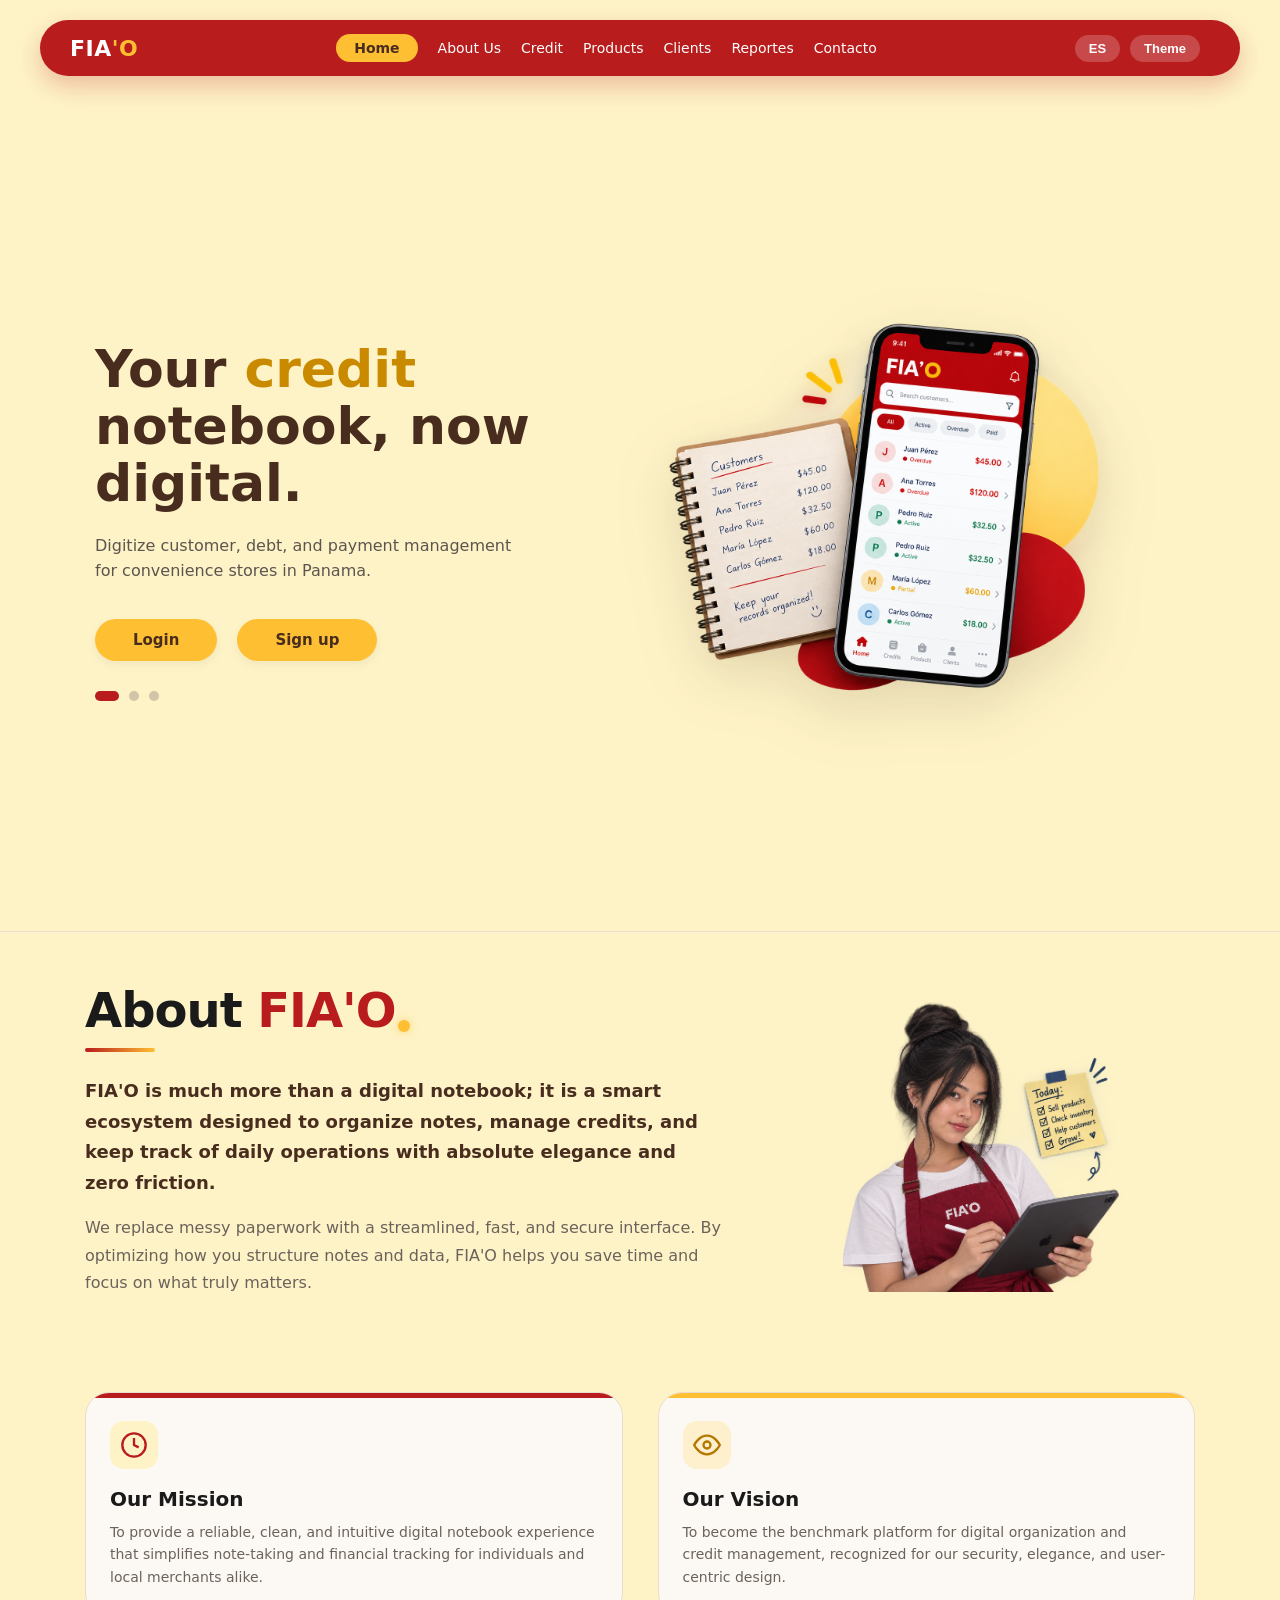
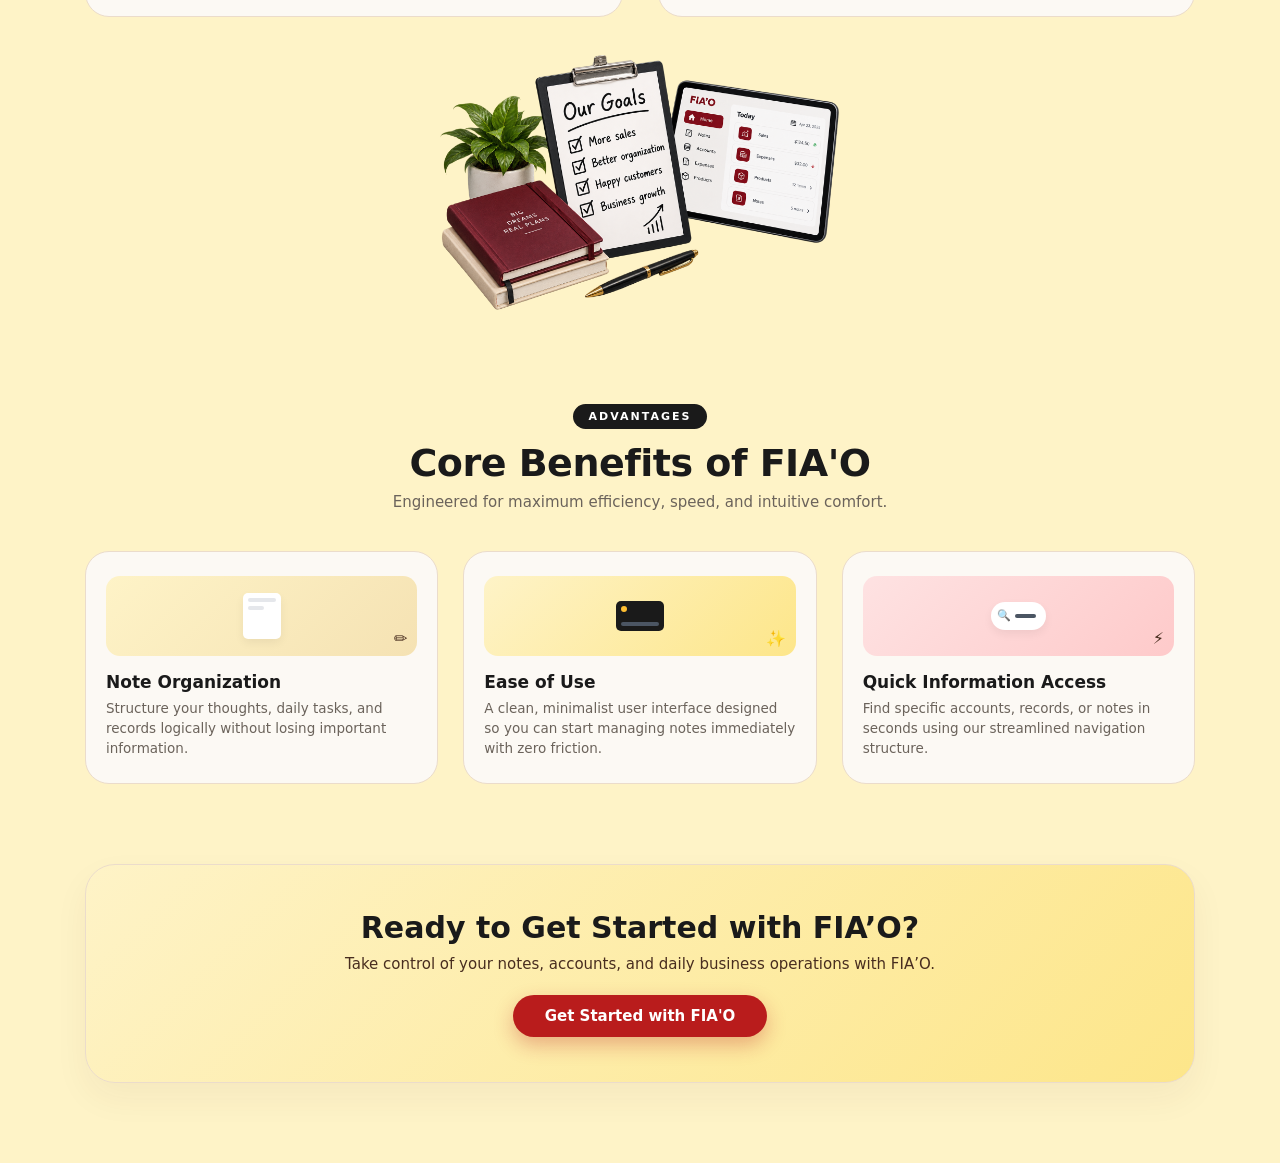
==== commit ad9b2c97: "holi lo deje como estab antes y deje el archvio de stlyle ccs" ====
--- a/index.html
+++ b/index.html
@@ -4,7 +4,7 @@
     <meta charset="UTF-8">
     <meta name="viewport" content="width=device-width, initial-scale=1.0">
     <title>FIA'O - Digital Notebook</title>
-    <link rel="stylesheet" href="asset/css/Style.css">
+    <link rel="stylesheet" href="asset/css/index.css">
 </head>
 <body id="top">
 
--- a/asset/css/index.css
+++ b/asset/css/index.css
@@ -0,0 +1,226 @@
+:root {
+    --color-rojo: #B91C1C;
+    --color-amarillo: #FFBF32;
+    --color-crema: #FEF3C7;
+    --color-cafe: #482D1F;
+    --color-blanco: #ffffff;
+    --color-negro: #111111;
+    --color-texto-muted: #5c554e;
+    --bg-main: #FEF3C7;
+    --text-main: #482D1F;
+}
+
+body.dark-mode {
+    --bg-main: #181210;
+    --text-main: #FFF7E8;
+    --color-crema: #261D1A;
+    --color-blanco: #1E1715;
+    --color-texto-muted: #d1c5b8;
+}
+
+html, body {
+    scroll-behavior: smooth;
+    margin: 0;
+    padding: 0;
+    font-family: system-ui, -apple-system, BlinkMacSystemFont, 'Segoe UI', Roboto, sans-serif;
+    background-color: var(--bg-main);
+    color: var(--text-main);
+    transition: background-color 0.3s ease, color 0.3s ease;
+}
+
+.navbar.main-top-nav {
+    display: flex;
+    justify-content: space-between;
+    align-items: center;
+    padding: 14px 30px;
+    background-color: var(--color-rojo);
+    max-width: 1200px;
+    margin: 20px auto 0 auto;
+    border-radius: 40px;
+    box-shadow: 0 10px 25px rgba(185, 28, 28, 0.25);
+    box-sizing: border-box;
+    position: relative;
+    z-index: 10;
+}
+
+.navbar .logo {
+    font-size: 22px;
+    font-weight: 800;
+    color: #ffffff;
+    text-decoration: none;
+    letter-spacing: 0.5px;
+}
+
+.navbar .yellow-text {
+    color: var(--color-amarillo);
+}
+
+.nav-links {
+    display: flex;
+    gap: 20px;
+    align-items: center;
+}
+
+.nav-links a {
+    text-decoration: none;
+    color: #ffffff;
+    font-weight: 500;
+    font-size: 14px;
+    transition: opacity 0.2s;
+}
+
+.nav-links a:hover {
+    opacity: 0.8;
+}
+
+.nav-links a.active {
+    background-color: var(--color-amarillo);
+    color: var(--color-cafe);
+    padding: 6px 18px;
+    border-radius: 20px;
+    font-weight: 700;
+}
+
+.nav-actions {
+    display: flex;
+    align-items: center;
+    gap: 10px;
+}
+
+.nav-btn-icon {
+    background: rgba(255, 255, 255, 0.2);
+    border: none;
+    padding: 6px 14px;
+    border-radius: 20px;
+    cursor: pointer;
+    font-size: 13px;
+    font-weight: 600;
+    color: #ffffff;
+    transition: background 0.2s;
+}
+
+.nav-btn-icon:hover {
+    background: rgba(255, 255, 255, 0.3);
+}
+
+/* HERO Y CARRUSEL ALARGADO HACIA ABAJO PARA ELIMINAR ESPACIOS VACÍOS */
+.hero-carousel-container {
+    display: flex;
+    justify-content: space-between;
+    align-items: center;
+    padding: 110px 80px; /* Aumentado el padding vertical para más altura */
+    max-width: 1250px;
+    margin: 0 auto;
+    gap: 50px;
+    min-height: 95vh; /* Ocupa mucha más altura vertical de la pantalla */
+    box-sizing: border-box;
+}
+
+.hero-content {
+    flex: 1;
+    max-width: 580px;
+}
+
+.hero-title {
+    font-size: 52px;
+    font-weight: 800;
+    line-height: 1.1;
+    margin-bottom: 20px;
+    color: var(--text-main);
+}
+
+.highlight-credit {
+    color: #c98a00;
+}
+
+.hero-subtitle {
+    font-size: 16px;
+    line-height: 1.6;
+    color: var(--color-texto-muted);
+    margin-bottom: 35px;
+    min-height: 50px;
+}
+
+.hero-buttons {
+    display: flex;
+    gap: 20px;
+    margin-bottom: 30px;
+}
+
+.btn-primary-yellow {
+    background-color: var(--color-amarillo);
+    color: var(--color-cafe);
+    text-decoration: none;
+    padding: 12px 38px;
+    border-radius: 30px;
+    font-size: 15px;
+    font-weight: 700;
+    box-shadow: 0 4px 10px rgba(0,0,0,0.05);
+    transition: transform 0.2s, opacity 0.2s;
+    display: inline-block;
+}
+
+.btn-primary-yellow:hover {
+    transform: translateY(-2px);
+    opacity: 0.95;
+}
+
+.carousel-dots {
+    display: flex;
+    gap: 10px;
+}
+
+.dot {
+    width: 10px;
+    height: 10px;
+    border-radius: 50%;
+    background-color: #d1c5a9;
+    cursor: pointer;
+    transition: all 0.3s ease;
+}
+
+.dot.active {
+    background-color: var(--color-rojo);
+    width: 24px;
+    border-radius: 6px;
+}
+
+.hero-image-side {
+    flex: 1;
+    display: flex;
+    justify-content: center;
+}
+
+.carousel-img {
+    max-width: 600px;
+    height: auto;
+    border-radius: 24px;
+    filter: drop-shadow(0 20px 30px rgba(72, 45, 31, 0.15));
+    transition: opacity 0.4s ease-in-out;
+}
+
+.iframe-section {
+    width: 100%;
+    margin: 0;
+    padding: 0;
+    background-color: var(--color-blanco);
+    border-top: 1px solid #ebdccb;
+}
+
+.about-iframe {
+    width: 100%;
+    height: 100vh;
+    min-height: 1800px;
+    border: none;
+    display: block;
+    overflow: hidden;
+}
+
+@media (max-width: 850px) {
+    .hero-carousel-container {
+        flex-direction: column;
+        padding: 50px 20px;
+        text-align: center;
+        min-height: auto;
+    }
+}
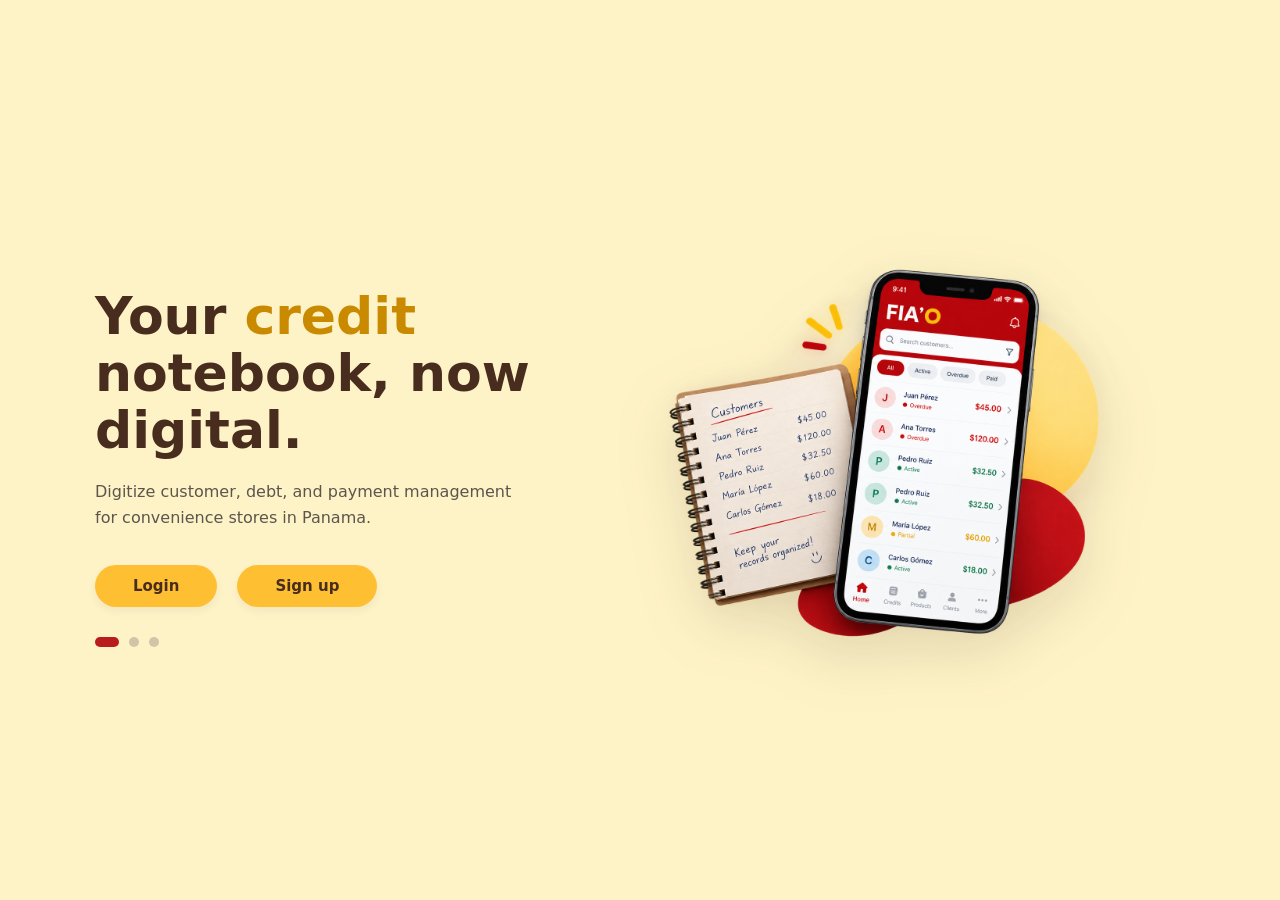
==== commit 3f0c5de8: "listo" ====
--- a/index.html
+++ b/index.html
@@ -1,3 +1,4 @@
+
 <!DOCTYPE html>
 <html lang="en">
 <head>
@@ -8,41 +9,24 @@
 </head>
 <body id="top">
 
-    <!-- BARRA DE NAVEGACIÓN FLOTANTE REDONDEADA -->
-    <header class="navbar main-top-nav">
-        <a href="index.html" class="logo">FIA<span class="yellow-text">'O</span></a>
-        <nav class="nav-links">
-            <a href="index.html" class="active" data-en="Home" data-es="Inicio">Home</a>
-            <a href="#about-section" data-en="About Us" data-es="Nosotros">About Us</a>
-            <a href="owner-credits.html" data-en="Credit" data-es="Créditos">Credit</a>
-            <a href="owner-products.html" data-en="Products" data-es="Productos">Products</a>
-            <a href="owner-clients.html" data-en="Clients" data-es="Clientes">Clients</a>
-            <a href="owner-reports.html" data-en="Reports" data-es="Reportes">Reportes</a>
-            <a href="contacto.html" data-en="Contacto" data-es="Contacto">Contacto</a>
-        </nav>
+    <!-- HERO SECTION CON CARRUSEL -->
+    <main class="hero-carousel-container">
 
-        <div class="nav-actions">
-            <button id="langToggle" class="nav-btn-icon"><span id="langLabel">ES</span></button>
-            <button id="themeToggle" class="nav-btn-icon">Theme</button>
-            <div id="userNavArea"></div>
-        </div>
-    </header>
+        <div class="hero-content">
 
-    <!-- HERO SECTION CON CARRUSEL (Altura alargada y perfectamente proporcionada) -->
-    <main class="hero-carousel-container">
-        <div class="hero-content">
             <h1 class="hero-title" data-en='Your <span class="highlight-credit">credit</span> notebook, now digital.' data-es='Tu libreta de <span class="highlight-credit">crédito</span>, ahora digital.'>
                 Your <span class="highlight-credit">credit</span> notebook, now digital.
             </h1>
-            
-            <p class="hero-subtitle" id="carouselSubtitle" 
-               data-en="Digitize customer, debt, and payment management for convenience stores in Panama." 
+
+            <p class="hero-subtitle" id="carouselSubtitle"
+               data-en="Digitize customer, debt, and payment management for convenience stores in Panama."
                data-es="Digitaliza la gestión de clientes, deudas y pagos para minisupermercados en Panamá.">
                 Digitize customer, debt, and payment management for convenience stores in Panama.
             </p>
-            
+
             <div class="hero-buttons">
                 <a href="login.html" class="btn-primary-yellow" data-en="Login" data-es="Iniciar Sesión">Login</a>
+
                 <a href="register.html" class="btn-primary-yellow" data-en="Sign up" data-es="Registrarse">Sign up</a>
             </div>
 
@@ -51,19 +35,22 @@
                 <span class="dot" onclick="currentSlide(1)"></span>
                 <span class="dot" onclick="currentSlide(2)"></span>
             </div>
+
         </div>
 
         <div class="hero-image-side">
-            <img id="carouselImage" src="asset/img/slide1.png" alt="FIA'O App Preview" class="carousel-img" 
-                 onerror="this.onerror=null; this.src='https://via.placeholder.com/340x600?text=FIA%27O+App+Preview';">
+            <img
+                id="carouselImage"
+                src="asset/img/slide1.png"
+                alt="FIA'O App Preview"
+                class="carousel-img"
+                onerror="this.onerror=null; this.src='https://via.placeholder.com/340x600?text=FIA%27O+App+Preview';"
+            >
         </div>
+
     </main>
 
-    <!-- SECCIÓN DONDE SE INCRUSTA EL ABOUT.HTML ABAJO DEL INDEX -->
-    <section id="about-section" class="iframe-section">
-        <iframe src="about.html" class="about-iframe" scrolling="no" id="aboutFrame"></iframe>
-    </section>
+    <script src="asset/js/index.js"></script>
 
-    <script src="asset/js/index.js"></script>
 </body>
-</html>+</html>
--- a/asset/css/index.css
+++ b/asset/css/index.css
@@ -1,3 +1,4 @@
+
 :root {
     --color-rojo: #B91C1C;
     --color-amarillo: #FFBF32;
@@ -28,91 +29,17 @@
     transition: background-color 0.3s ease, color 0.3s ease;
 }
 
-.navbar.main-top-nav {
-    display: flex;
-    justify-content: space-between;
-    align-items: center;
-    padding: 14px 30px;
-    background-color: var(--color-rojo);
-    max-width: 1200px;
-    margin: 20px auto 0 auto;
-    border-radius: 40px;
-    box-shadow: 0 10px 25px rgba(185, 28, 28, 0.25);
-    box-sizing: border-box;
-    position: relative;
-    z-index: 10;
-}
+/* HERO Y CARRUSEL */
 
-.navbar .logo {
-    font-size: 22px;
-    font-weight: 800;
-    color: #ffffff;
-    text-decoration: none;
-    letter-spacing: 0.5px;
-}
-
-.navbar .yellow-text {
-    color: var(--color-amarillo);
-}
-
-.nav-links {
-    display: flex;
-    gap: 20px;
-    align-items: center;
-}
-
-.nav-links a {
-    text-decoration: none;
-    color: #ffffff;
-    font-weight: 500;
-    font-size: 14px;
-    transition: opacity 0.2s;
-}
-
-.nav-links a:hover {
-    opacity: 0.8;
-}
-
-.nav-links a.active {
-    background-color: var(--color-amarillo);
-    color: var(--color-cafe);
-    padding: 6px 18px;
-    border-radius: 20px;
-    font-weight: 700;
-}
-
-.nav-actions {
-    display: flex;
-    align-items: center;
-    gap: 10px;
-}
-
-.nav-btn-icon {
-    background: rgba(255, 255, 255, 0.2);
-    border: none;
-    padding: 6px 14px;
-    border-radius: 20px;
-    cursor: pointer;
-    font-size: 13px;
-    font-weight: 600;
-    color: #ffffff;
-    transition: background 0.2s;
-}
-
-.nav-btn-icon:hover {
-    background: rgba(255, 255, 255, 0.3);
-}
-
-/* HERO Y CARRUSEL ALARGADO HACIA ABAJO PARA ELIMINAR ESPACIOS VACÍOS */
 .hero-carousel-container {
     display: flex;
     justify-content: space-between;
     align-items: center;
-    padding: 110px 80px; /* Aumentado el padding vertical para más altura */
+    padding: 110px 80px;
     max-width: 1250px;
     margin: 0 auto;
     gap: 50px;
-    min-height: 95vh; /* Ocupa mucha más altura vertical de la pantalla */
+    min-height: 100vh;
     box-sizing: border-box;
 }
 
@@ -165,6 +92,8 @@
     opacity: 0.95;
 }
 
+/* PUNTOS DEL CARRUSEL */
+
 .carousel-dots {
     display: flex;
     gap: 10px;
@@ -185,6 +114,8 @@
     border-radius: 6px;
 }
 
+/* IMAGEN DEL CARRUSEL */
+
 .hero-image-side {
     flex: 1;
     display: flex;
@@ -199,28 +130,39 @@
     transition: opacity 0.4s ease-in-out;
 }
 
-.iframe-section {
-    width: 100%;
-    margin: 0;
-    padding: 0;
-    background-color: var(--color-blanco);
-    border-top: 1px solid #ebdccb;
-}
-
-.about-iframe {
-    width: 100%;
-    height: 100vh;
-    min-height: 1800px;
-    border: none;
-    display: block;
-    overflow: hidden;
-}
+/* ADAPTACIÓN PARA CELULARES */
 
 @media (max-width: 850px) {
+
     .hero-carousel-container {
         flex-direction: column;
         padding: 50px 20px;
         text-align: center;
-        min-height: auto;
+        min-height: 100vh;
     }
-}+
+    .hero-content {
+        width: 100%;
+    }
+
+    .hero-title {
+        font-size: 38px;
+    }
+
+    .hero-buttons {
+        justify-content: center;
+        flex-wrap: wrap;
+    }
+
+    .carousel-dots {
+        justify-content: center;
+    }
+
+    .hero-image-side {
+        width: 100%;
+    }
+
+    .carousel-img {
+        max-width: 100%;
+    }
+}
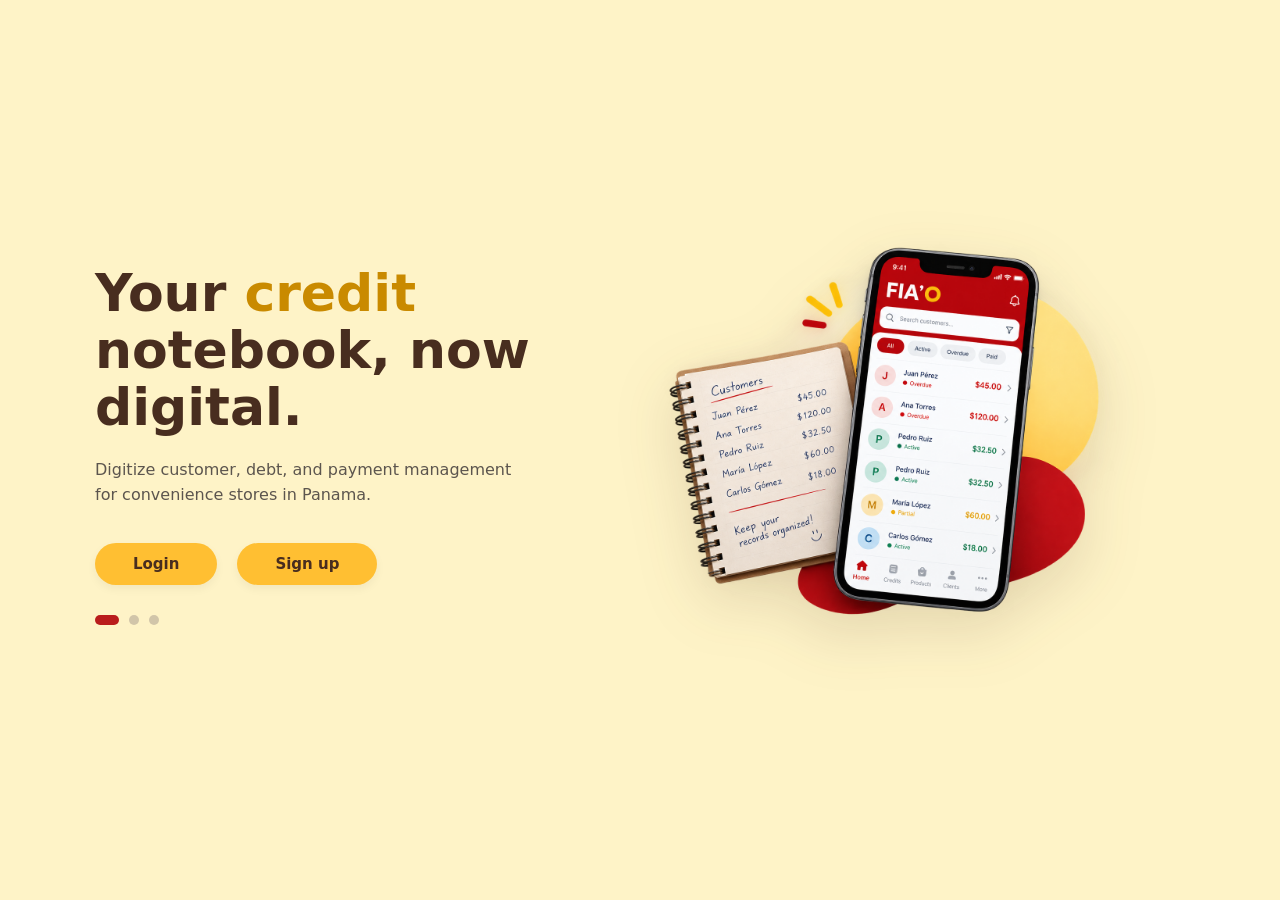
==== commit 98584b5b: "listo" ====
--- a/index.html
+++ b/index.html
@@ -5,9 +5,9 @@
     <meta charset="UTF-8">
     <meta name="viewport" content="width=device-width, initial-scale=1.0">
     <title>FIA'O - Digital Notebook</title>
-    <link rel="stylesheet" href="asset/css/index.css">
+    <link rel="stylesheet" href="asset/css/app.css">
 </head>
-<body id="top">
+<body id="top" class="page-home">
 
     <!-- HERO SECTION CON CARRUSEL -->
     <main class="hero-carousel-container">
--- a/asset/css/app.css
+++ b/asset/css/app.css
@@ -0,0 +1,5115 @@
+/* ==========================================================================
+   FIA’O — DESIGN TOKENS Y TEMAS
+   Variables centralizadas por familia de páginas.
+   Los valores se mantienen por página para conservar la identidad visual actual.
+   ========================================================================== */
+
+body.page-home {
+    --color-rojo: #B91C1C;
+    --color-amarillo: #FFBF32;
+    --color-crema: #FEF3C7;
+    --color-cafe: #482D1F;
+    --color-blanco: #ffffff;
+    --color-negro: #111111;
+    --color-texto-muted: #5c554e;
+    --bg-main: #FEF3C7;
+    --text-main: #482D1F;
+}
+
+body.page-home.dark-mode,
+body.page-about.dark-mode {
+    --bg-main: #181210;
+    --text-main: #FFF7E8;
+    --color-crema: #261D1A;
+    --color-blanco: #1E1715;
+    --color-texto-muted: #d1c5b8;
+}
+
+body.page-about {
+    --color-rojo: #B91C1C;
+    --color-amarillo: #FFBF32;
+    --color-crema: #FEF3C7;
+    --color-cafe: #482D1F;
+    --color-blanco: #FFFFFF;
+    --color-negro: #1A1A1A;
+    --color-gris-bg: #FCF9F4;
+    --color-texto-muted: #6B635B;
+    --color-borde: #EBDCCB;
+    --primary-red: #B91C1C;
+    --primary-red-hover: #991B1B;
+    --golden-yellow: #FFBF32;
+    --cream-bg: #FEF3C7;
+    --dark-brown: #482D1F;
+    --text-dark: #2B2B2B;
+    --white: #FFFFFF;
+    --gray-border: #E5E7EB;
+    --card-bg: #FFFFFF;
+    --subtext: #666666;
+    --green-accent: #10B981;
+    --yellow-accent: #F59E0B;
+    --red-accent: #EF4444;
+    --bg-main: #FEF3C7;
+    --text-main: #482D1F;
+    --input-bg: #FFFFFF;
+}
+
+body.page-contact,
+body.page-owner-clients,
+body.page-owner-credits,
+body.page-owner-products,
+body.page-owner-reports {
+    --primary-red: #B91C1C;
+    --primary-red-hover: #991B1B;
+    --golden-yellow: #FFBF32;
+    --cream-bg: #FEF3C7;
+    --dark-brown: #482D1F;
+    --text-dark: #2B2B2B;
+    --white: #FFFFFF;
+    --gray-border: #E5E7EB;
+    --card-bg: #FFFFFF;
+    --subtext: #666;
+    --green-accent: #10B981;
+    --yellow-accent: #F59E0B;
+    --red-accent: #EF4444;
+}
+
+body.page-contact.dark-theme,
+body.page-owner-clients.dark-theme,
+body.page-owner-credits.dark-theme,
+body.page-owner-products.dark-theme,
+body.page-owner-reports.dark-theme,
+body.page-profile.dark-theme {
+    --cream-bg: #121212;
+    --text-dark: #F3F4F6;
+    --white: #1E1E1E;
+    --gray-border: #333333;
+    --card-bg: #1E1E1E;
+    --subtext: #AAA;
+    --dark-brown: #E5D5C5;
+}
+
+body.page-login,
+body.page-register {
+    --primary-red: #A61E22;
+    --golden-yellow: #F4B942;
+    --cream-bg: #FFF7E8;
+    --text-dark: #2B2B2B;
+    --white: #FFFFFF;
+    --gray-border: #E5E7EB;
+    --input-bg: #FFFFFF;
+}
+
+body.page-login.dark-theme,
+body.page-register.dark-theme {
+    --cream-bg: #121212;
+    --text-dark: #F3F4F6;
+    --white: #1E1E1E;
+    --gray-border: #333333;
+    --input-bg: #2A2A2A;
+}
+
+body.page-profile {
+    --primary-red: #B91C1C;
+    --primary-red-hover: #991B1B;
+    --golden-yellow: #FFBF32;
+    --cream-bg: #FEF3C7;
+    --dark-brown: #482D1F;
+    --text-dark: #2B2B2B;
+    --white: #FFFFFF;
+    --gray-border: #E5E7EB;
+    --card-bg: #FFFFFF;
+    --subtext: #666;
+}
+
+/* ==========================================================================
+   FIA'O — HOJA DE ESTILOS CENTRALIZADA
+   Todas las páginas cargan este único archivo.
+   Cada sección está limitada por una clase page-* en el <body> para evitar
+   que los estilos de una página afecten a otra.
+   ========================================================================== */
+
+/* Desplazamiento suave: solo en las páginas que lo utilizaban originalmente. */
+html:has(body.page-home),
+html:has(body.page-about) { scroll-behavior: smooth; }
+
+
+
+/* ==========================================================================
+   INDEX  |  page-home
+   ========================================================================== */
+
+
+
+
+html:has(body.page-home), body.page-home {
+    scroll-behavior: smooth;
+    margin: 0;
+    padding: 0;
+    font-family: system-ui, -apple-system, BlinkMacSystemFont, "Segoe UI", Roboto, sans-serif;
+    background-color: var(--bg-main);
+    color: var(--text-main);
+    transition: background-color 0.3s ease, color 0.3s ease;
+}
+
+body.page-home .navbar.main-top-nav {
+    display: flex;
+    justify-content: space-between;
+    align-items: center;
+    padding: 14px 30px;
+    background-color: var(--color-rojo);
+    max-width: 1200px;
+    margin: 20px auto 0 auto;
+    border-radius: 40px;
+    box-shadow: 0 10px 25px rgba(185, 28, 28, 0.25);
+    box-sizing: border-box;
+    position: relative;
+    z-index: 10;
+}
+
+body.page-home .navbar .logo {
+    font-size: 22px;
+    font-weight: 800;
+    color: #ffffff;
+    text-decoration: none;
+    letter-spacing: 0.5px;
+}
+
+body.page-home .navbar .yellow-text {
+    color: var(--color-amarillo);
+}
+
+body.page-home .nav-links {
+    display: flex;
+    gap: 20px;
+    align-items: center;
+}
+
+body.page-home .nav-links a {
+    text-decoration: none;
+    color: #ffffff;
+    font-weight: 500;
+    font-size: 14px;
+    transition: opacity 0.2s;
+}
+
+body.page-home .nav-links a:hover {
+    opacity: 0.8;
+}
+
+body.page-home .nav-links a.active {
+    background-color: var(--color-amarillo);
+    color: var(--color-cafe);
+    padding: 6px 18px;
+    border-radius: 20px;
+    font-weight: 700;
+}
+
+body.page-home .nav-actions {
+    display: flex;
+    align-items: center;
+    gap: 10px;
+}
+
+body.page-home .nav-btn-icon {
+    background: rgba(255, 255, 255, 0.2);
+    border: none;
+    padding: 6px 14px;
+    border-radius: 20px;
+    cursor: pointer;
+    font-size: 13px;
+    font-weight: 600;
+    color: #ffffff;
+    transition: background 0.2s;
+}
+
+body.page-home .nav-btn-icon:hover {
+    background: rgba(255, 255, 255, 0.3);
+}
+
+/* HERO Y CARRUSEL ALARGADO HACIA ABAJO PARA ELIMINAR ESPACIOS VACÍOS */
+body.page-home .hero-carousel-container {
+    display: flex;
+    justify-content: space-between;
+    align-items: center;
+    padding: 110px 80px; /* Aumentado el padding vertical para más altura */
+    max-width: 1250px;
+    margin: 0 auto;
+    gap: 50px;
+    min-height: 95vh; /* Ocupa mucha más altura vertical de la pantalla */
+    box-sizing: border-box;
+}
+
+body.page-home .hero-content {
+    flex: 1;
+    max-width: 580px;
+}
+
+body.page-home .hero-title {
+    font-size: 52px;
+    font-weight: 800;
+    line-height: 1.1;
+    margin-bottom: 20px;
+    color: var(--text-main);
+}
+
+body.page-home .highlight-credit {
+    color: #c98a00;
+}
+
+body.page-home .hero-subtitle {
+    font-size: 16px;
+    line-height: 1.6;
+    color: var(--color-texto-muted);
+    margin-bottom: 35px;
+    min-height: 50px;
+}
+
+body.page-home .hero-buttons {
+    display: flex;
+    gap: 20px;
+    margin-bottom: 30px;
+}
+
+body.page-home .btn-primary-yellow {
+    background-color: var(--color-amarillo);
+    color: var(--color-cafe);
+    text-decoration: none;
+    padding: 12px 38px;
+    border-radius: 30px;
+    font-size: 15px;
+    font-weight: 700;
+    box-shadow: 0 4px 10px rgba(0,0,0,0.05);
+    transition: transform 0.2s, opacity 0.2s;
+    display: inline-block;
+}
+
+body.page-home .btn-primary-yellow:hover {
+    transform: translateY(-2px);
+    opacity: 0.95;
+}
+
+body.page-home .carousel-dots {
+    display: flex;
+    gap: 10px;
+}
+
+body.page-home .dot {
+    width: 10px;
+    height: 10px;
+    border-radius: 50%;
+    background-color: #d1c5a9;
+    cursor: pointer;
+    transition: all 0.3s ease;
+}
+
+body.page-home .dot.active {
+    background-color: var(--color-rojo);
+    width: 24px;
+    border-radius: 6px;
+}
+
+body.page-home .hero-image-side {
+    flex: 1;
+    display: flex;
+    justify-content: center;
+}
+
+body.page-home .carousel-img {
+    max-width: 600px;
+    height: auto;
+    border-radius: 24px;
+    filter: drop-shadow(0 20px 30px rgba(72, 45, 31, 0.15));
+    transition: opacity 0.4s ease-in-out;
+}
+
+body.page-home .iframe-section {
+    width: 100%;
+    margin: 0;
+    padding: 0;
+    background-color: var(--color-blanco);
+    border-top: 1px solid #ebdccb;
+}
+
+body.page-home .about-iframe {
+    width: 100%;
+    height: 100vh;
+    min-height: 1800px;
+    border: none;
+    display: block;
+    overflow: hidden;
+}
+
+@media (max-width: 850px) {
+    body.page-home .hero-carousel-container {
+        flex-direction: column;
+        padding: 50px 20px;
+        text-align: center;
+        min-height: auto;
+    }
+}
+
+
+/* ==========================================================================
+   ABOUT  |  page-about
+   Estilos que se utilizan en about.html y sus interacciones locales.
+   ========================================================================== */
+
+/* --------------------------------------------------------------------------
+   ESTRUCTURA Y ESTILOS BASE DE ABOUT
+   -------------------------------------------------------------------------- */
+
+
+
+
+
+body.page-about {
+    margin: 0;
+    padding: 0;
+    font-family: system-ui, -apple-system, BlinkMacSystemFont, "Segoe UI", Roboto, sans-serif;
+    background-color: var(--color-blanco);
+    color: var(--color-cafe);
+    overflow-x: hidden;
+    scroll-behavior: smooth;
+    animation: fadeInSmooth 0.5s ease-out;
+}
+
+@keyframes fadeInSmooth {
+    from { opacity: 0; transform: translateY(10px); }
+    to { opacity: 1; transform: translateY(0); }
+}
+
+/* --------------------------------------------------------------------------
+   02. PÁGINA INFORMATIVA (ABOUT)
+   -------------------------------------------------------------------------- */
+
+body.page-about .navbar.main-top-nav {
+    display: flex;
+    justify-content: space-between;
+    align-items: center;
+    padding: 14px 30px;
+    background-color: var(--color-rojo);
+    max-width: 1200px;
+    margin: 20px auto;
+    border-radius: 40px;
+    box-shadow: 0 10px 25px rgba(185, 28, 28, 0.2);
+}
+
+body.page-about .navbar .logo {
+    font-size: 22px;
+    font-weight: 800;
+    color: #ffffff;
+    text-decoration: none;
+}
+
+body.page-about .navbar .yellow-text {
+    color: var(--color-amarillo);
+}
+
+body.page-about .nav-links a {
+    text-decoration: none;
+    color: #ffffff;
+    font-weight: 500;
+    font-size: 14px;
+}
+
+body.page-about .about-main-container {
+    max-width: 1150px;
+    margin: 0 auto;
+    padding: 50px 20px 80px 20px;
+    box-sizing: border-box;
+}
+
+body.page-about .about-hero-creative {
+    display: grid;
+    grid-template-columns: 1.2fr 0.8fr;
+    gap: 50px;
+    align-items: center;
+    margin-bottom: 80px;
+}
+
+body.page-about .creative-main-title {
+    font-size: 48px;
+    font-weight: 900;
+    color: var(--color-negro);
+    margin: 0 0 10px 0;
+    letter-spacing: -1px;
+    position: relative;
+    display: inline-block;
+}
+
+body.page-about .creative-main-title .highlight-fiao {
+    color: var(--color-rojo);
+    position: relative;
+}
+
+body.page-about .title-accent-badge {
+    position: absolute;
+    bottom: 6px;
+    right: -14px;
+    width: 12px;
+    height: 12px;
+    background-color: var(--color-amarillo);
+    border-radius: 50%;
+    box-shadow: 0 0 10px rgba(255, 191, 50, 0.6);
+    animation: pulseBadge 2s infinite;
+}
+
+@keyframes pulseBadge {
+    0% { transform: scale(0.95); opacity: 0.8; }
+    50% { transform: scale(1.2); opacity: 1; }
+    100% { transform: scale(0.95); opacity: 0.8; }
+}
+
+body.page-about .divider-line-dynamic {
+    width: 70px;
+    height: 4px;
+    background: linear-gradient(90deg, var(--color-rojo), var(--color-amarillo));
+    border-radius: 2px;
+    margin-bottom: 24px;
+}
+
+body.page-about .about-hero-text-side p {
+    font-size: 16px;
+    line-height: 1.7;
+    color: var(--color-texto-muted);
+    margin: 0 0 16px 0;
+}
+
+body.page-about .about-hero-text-side p.about-lead-creative {
+    font-size: 18px;
+    color: var(--color-cafe);
+    font-weight: 600;
+}
+
+body.page-about .about-hero-graphic-side {
+    display: flex;
+    justify-content: center;
+    align-items: center;
+}
+
+/* CONTENEDOR DE IMAGEN LIMPIO (SIN FONDO NI BORDES) */
+body.page-about .image-slot-container {
+    width: 100%;
+    max-width: 280px; 
+    min-height: 200px;
+    background-color: transparent;
+    border: none;
+    border-radius: 0;
+    display: flex;
+    justify-content: center;
+    align-items: center;
+    overflow: hidden;
+    position: relative;
+    box-shadow: none;
+    transition: transform 0.4s ease;
+}
+
+body.page-about .image-slot-container:hover {
+    transform: translateY(-4px);
+}
+
+body.page-about .custom-slot-img {
+    width: 100%;
+    height: auto;
+    object-fit: contain;
+    display: block;
+}
+
+body.page-about .image-placeholder-fallback {
+    display: flex;
+    flex-direction: column;
+    align-items: center;
+    gap: 8px;
+    color: var(--color-texto-muted);
+    padding: 20px;
+    text-align: center;
+}
+
+body.page-about .fallback-icon { font-size: 28px; }
+body.page-about .fallback-text { font-size: 12px; font-family: monospace; background: var(--color-crema); padding: 4px 8px; border-radius: 6px; }
+
+body.page-about .mission-vision-wrapper {
+    margin-bottom: 90px;
+}
+
+body.page-about .mission-vision-creative-grid {
+    display: grid;
+    grid-template-columns: 1fr 1fr;
+    gap: 35px;
+    margin-bottom: 30px;
+}
+
+body.page-about .mission-vision-graphic-container {
+    display: flex;
+    justify-content: center;
+    max-width: 400px;
+    margin: 0 auto;
+}
+
+body.page-about .image-slot-container.secondary-slot {
+    max-width: 100%;
+    min-height: 180px;
+    background-color: transparent;
+    border: none;
+    box-shadow: none;
+}
+
+body.page-about .creative-mv-card, body.page-about .benefit-interactive-card {
+    background-color: var(--color-gris-bg);
+    border: 1px solid var(--color-borde);
+    border-radius: 24px;
+    padding: 28px 24px;
+    position: relative;
+    overflow: hidden;
+    cursor: pointer;
+    outline: none;
+    transition: all 0.4s cubic-bezier(0.165, 0.84, 0.44, 1);
+}
+
+body.page-about .creative-mv-card:hover, body.page-about .creative-mv-card:focus, body.page-about .creative-mv-card.touch-active, body.page-about .benefit-interactive-card:hover, body.page-about .benefit-interactive-card:focus, body.page-about .benefit-interactive-card.touch-active {
+    transform: translateY(-6px);
+    box-shadow: 0 16px 30px rgba(185, 28, 28, 0.08);
+    background-color: var(--color-blanco);
+    border-color: var(--color-amarillo);
+}
+
+body.page-about .card-reveal-content {
+    max-height: 0;
+    opacity: 0;
+    overflow: hidden;
+    transition: max-height 0.4s ease-in-out, opacity 0.3s ease-in-out, margin-top 0.3s ease;
+    margin-top: 0;
+}
+
+body.page-about .creative-mv-card:hover .card-reveal-content, body.page-about .creative-mv-card:focus .card-reveal-content, body.page-about .creative-mv-card.touch-active .card-reveal-content, body.page-about .benefit-interactive-card:hover .card-reveal-content, body.page-about .benefit-interactive-card:focus .card-reveal-content, body.page-about .benefit-interactive-card.touch-active .card-reveal-content {
+    max-height: 150px;
+    opacity: 1;
+    margin-top: 12px;
+    border-top: 1px dashed var(--color-borde);
+    padding-top: 10px;
+}
+
+body.page-about .card-reveal-content p {
+    font-size: 13px;
+    line-height: 1.5;
+    color: var(--color-cafe);
+    margin: 0;
+}
+
+body.page-about .card-top-accent {
+    position: absolute;
+    top: 0;
+    left: 0;
+    width: 100%;
+    height: 5px;
+    background-color: var(--color-rojo);
+}
+
+body.page-about .card-top-accent.yellow-accent {
+    background-color: var(--color-amarillo);
+}
+
+body.page-about .mv-visual-badge {
+    background-color: var(--color-crema);
+    color: var(--color-rojo);
+    width: 48px;
+    height: 48px;
+    border-radius: 14px;
+    display: flex;
+    align-items: center;
+    justify-content: center;
+    margin-bottom: 18px;
+    transition: transform 0.3s ease;
+}
+
+body.page-about .creative-mv-card:hover .mv-visual-badge {
+    transform: scale(1.1) rotate(5deg);
+}
+
+body.page-about .mv-visual-badge.yellow-bg {
+    background-color: #fef0cd;
+    color: #b47800;
+}
+
+body.page-about .creative-mv-card h3 {
+    font-size: 20px;
+    font-weight: 900;
+    color: var(--color-negro);
+    margin: 0 0 10px 0;
+}
+
+body.page-about .creative-mv-card p {
+    font-size: 14px;
+    line-height: 1.6;
+    color: var(--color-texto-muted);
+    margin: 0;
+}
+
+body.page-about .benefits-creative-section {
+    text-align: center;
+    margin-bottom: 80px;
+}
+
+body.page-about .creative-section-header .section-tag {
+    display: inline-block;
+    background-color: var(--color-negro);
+    color: var(--color-blanco);
+    font-size: 11px;
+    font-weight: 800;
+    letter-spacing: 2px;
+    padding: 6px 16px;
+    border-radius: 20px;
+    margin-bottom: 12px;
+}
+
+body.page-about .creative-section-header h2 {
+    font-size: 38px;
+    font-weight: 900;
+    color: var(--color-negro);
+    margin: 0 0 8px 0;
+    letter-spacing: -0.5px;
+}
+
+body.page-about .creative-section-header p {
+    font-size: 15px;
+    color: var(--color-texto-muted);
+    margin: 0 0 40px 0;
+}
+
+body.page-about .benefits-creative-grid {
+    display: grid;
+    grid-template-columns: repeat(3, 1fr);
+    gap: 25px;
+    text-align: left;
+}
+
+body.page-about .benefit-interactive-card {
+    padding: 24px 20px;
+}
+
+body.page-about .benefit-illustration-box {
+    background: linear-gradient(135deg, var(--color-crema), #f5e2b3);
+    border-radius: 14px;
+    height: 80px;
+    margin-bottom: 16px;
+    display: flex;
+    align-items: center;
+    justify-content: center;
+    position: relative;
+    overflow: hidden;
+}
+
+body.page-about .benefit-illustration-box.yellow-theme {
+    background: linear-gradient(135deg, #fef3c7, #fde68a);
+}
+
+body.page-about .benefit-illustration-box.red-theme {
+    background: linear-gradient(135deg, #fee2e2, #fecaca);
+}
+
+body.page-about .ill-note-sheet {
+    background: var(--color-blanco);
+    width: 38px;
+    height: 46px;
+    border-radius: 5px;
+    padding: 5px;
+    display: flex;
+    flex-direction: column;
+    gap: 4px;
+    box-shadow: 0 4px 10px rgba(0,0,0,0.06);
+}
+
+body.page-about .ill-line { background-color: #e5e7eb; height: 4px; border-radius: 2px; width: 100%; }
+body.page-about .ill-line.short { width: 60%; }
+body.page-about .ill-pen-icon {
+    position: absolute;
+    bottom: 8px;
+    right: 10px;
+    font-size: 16px;
+    animation: bounceIcon 2s infinite ease-in-out;
+}
+
+@keyframes bounceIcon {
+    0%, 100% { transform: translateY(0); }
+    50% { transform: translateY(-3px); }
+}
+
+body.page-about .ill-interface-mock {
+    background: var(--color-negro);
+    width: 48px;
+    height: 30px;
+    border-radius: 5px;
+    padding: 5px;
+    display: flex;
+    flex-direction: column;
+    justify-content: space-between;
+}
+
+body.page-about .ill-circle-btn { width: 6px; height: 6px; background-color: var(--color-amarillo); border-radius: 50%; }
+body.page-about .ill-block-bar { background-color: #4b5563; height: 4px; border-radius: 2px; width: 100%; }
+body.page-about .ill-block-bar.short { width: 50%; }
+
+body.page-about .ill-search-mock {
+    background: var(--color-blanco);
+    width: 55px;
+    height: 28px;
+    border-radius: 14px;
+    padding: 0 6px;
+    display: flex;
+    align-items: center;
+    gap: 4px;
+    box-shadow: 0 4px 10px rgba(0,0,0,0.06);
+}
+
+body.page-about .ill-magnifier { font-size: 11px; }
+
+body.page-about .benefit-interactive-card h3 {
+    font-size: 17px;
+    font-weight: 800;
+    color: var(--color-negro);
+    margin: 0 0 6px 0;
+}
+
+body.page-about .benefit-interactive-card p {
+    font-size: 13.5px;
+    line-height: 1.5;
+    color: var(--color-texto-muted);
+    margin: 0;
+}
+
+body.page-about .get-started-cta-section {
+    background: linear-gradient(135deg, var(--color-crema), #fde68a);
+    border: 1px solid var(--color-borde);
+    border-radius: 30px;
+    padding: 45px 25px;
+    text-align: center;
+    box-shadow: 0 15px 35px rgba(72, 45, 31, 0.05);
+}
+
+body.page-about .cta-content-box h2 {
+    font-size: 30px;
+    font-weight: 900;
+    color: var(--color-negro);
+    margin: 0 0 10px 0;
+}
+
+body.page-about .cta-content-box p {
+    font-size: 15px;
+    color: var(--color-cafe);
+    margin: 0 0 22px 0;
+    max-width: 600px;
+    margin-left: auto;
+    margin-right: auto;
+}
+
+body.page-about .btn-cta-red {
+    display: inline-block;
+    background-color: var(--color-rojo);
+    color: var(--color-blanco);
+    text-decoration: none;
+    font-size: 15px;
+    font-weight: 700;
+    padding: 12px 32px;
+    border-radius: 30px;
+    box-shadow: 0 8px 20px rgba(185, 28, 28, 0.3);
+    transition: transform 0.2s ease, background-color 0.2s ease, box-shadow 0.2s ease;
+}
+
+body.page-about .btn-cta-red:hover {
+    transform: translateY(-2px);
+    background-color: #991b1b;
+    box-shadow: 0 12px 25px rgba(185, 28, 28, 0.4);
+}
+
+/* MODO OSCURO PARA LA SECCIÓN ABOUT */
+body.page-about.dark-mode {
+    background-color: #1E1715 !important;
+    color: #FFF7E8 !important;
+}
+
+body.page-about.dark-mode .creative-main-title, body.page-about.dark-mode .creative-section-header h2, body.page-about.dark-mode .cta-content-box h2, body.page-about.dark-mode .creative-mv-card h3, body.page-about.dark-mode .benefit-interactive-card h3 {
+    color: #FFF7E8 !important;
+}
+
+body.page-about.dark-mode .about-hero-text-side p, body.page-about.dark-mode .creative-section-header p, body.page-about.dark-mode .creative-mv-card p, body.page-about.dark-mode .benefit-interactive-card p, body.page-about.dark-mode .cta-content-box p {
+    color: #d1c5b8 !important;
+}
+
+body.page-about.dark-mode .creative-mv-card, body.page-about.dark-mode .benefit-interactive-card {
+    background-color: #261D1A !important;
+    border-color: #482D1F !important;
+}
+
+body.page-about.dark-mode .card-reveal-content p {
+    color: #FFF7E8 !important;
+}
+
+body.page-about.dark-mode .get-started-cta-section {
+    background: linear-gradient(135deg, #261D1A, #3b2a1a) !important;
+    border-color: #482D1F !important;
+}
+
+@media (max-width: 900px) {
+    body.page-about .about-hero-creative, body.page-about .mission-vision-creative-grid, body.page-about .benefits-creative-grid {
+        grid-template-columns: 1fr;
+        gap: 30px;
+    }
+    body.page-about .creative-main-title {
+        font-size: 38px;
+    }
+    body.page-about .about-main-container {
+        padding: 30px 15px;
+    }
+}
+
+
+/* --------------------------------------------------------------------------
+   03. AYUDA, SOPORTE Y COMPONENTES COMPARTIDOS
+   -------------------------------------------------------------------------- */
+
+
+body.page-about, body.page-about * {
+    margin: 0; padding: 0; box-sizing: border-box;
+    font-family: system-ui, -apple-system, BlinkMacSystemFont, "Segoe UI", Roboto, sans-serif;
+}
+
+body.page-about {
+    background-color: var(--cream-bg); color: var(--text-dark);
+    min-height: 100vh; position: relative; overflow-x: hidden;
+    transition: background-color 0.3s ease, color 0.3s ease;
+}
+
+
+
+
+
+
+
+
+
+
+
+
+
+
+
+
+
+
+
+
+
+
+
+
+
+
+
+
+
+
+
+
+
+
+
+
+
+
+
+
+
+
+
+
+
+
+
+
+
+
+
+
+
+
+
+
+
+
+
+
+
+
+/* Acordeón FAQ */
+
+
+
+
+
+
+
+
+
+
+/* Grid de soporte */
+
+@media (max-width: 900px) {  }
+
+
+
+
+
+
+
+
+
+
+
+/* Footer */
+
+
+@media (max-width: 768px) {  }
+
+
+
+
+
+
+/* Widget Chat IA */
+
+
+
+
+
+
+
+
+
+
+
+
+
+
+
+
+
+
+
+
+
+
+
+
+
+
+
+
+
+/* --------------------------------------------------------------------------
+   04. NAVEGACIÓN Y ESTRUCTURA GENERAL DE LA APLICACIÓN
+   -------------------------------------------------------------------------- */
+
+/* Formas decorativas de fondo */
+
+
+
+
+/* Navbar idéntico */
+
+
+
+
+
+
+
+
+
+
+
+
+
+
+
+
+
+
+/* Círculo de perfil con iniciales y menú desplegable */
+
+
+
+
+
+
+
+
+
+
+
+
+
+
+/* Contenido del Dashboard */
+
+
+
+
+
+
+
+
+/* Tarjetas financieras */
+
+
+
+
+
+
+
+
+
+
+
+
+
+
+
+
+
+
+
+
+
+
+/* Actividades recientes */
+
+
+
+
+
+
+
+
+
+
+
+
+
+
+
+
+
+
+
+
+
+
+
+
+
+
+
+
+/* BARRA DE NAVEGACIÓN GLOBAL CLÁSICA */
+body.page-about .navbar.main-top-nav {
+    display: flex;
+    justify-content: space-between;
+    align-items: center;
+    padding: 12px 30px;
+    background-color: var(--color-rojo);
+    width: 100%;
+    max-width: 1200px;
+    margin: 20px auto 0 auto;
+    border-radius: 40px;
+    box-shadow: 0 10px 25px rgba(185, 28, 28, 0.2);
+    box-sizing: border-box;
+    position: relative;
+    z-index: 100;
+}
+
+body.page-about .navbar .logo {
+    font-size: 20px;
+    font-weight: 800;
+    color: #ffffff;
+    text-decoration: none;
+}
+
+
+body.page-about .nav-links {
+    display: flex;
+    gap: 8px;
+    align-items: center;
+}
+
+
+
+
+
+
+
+
+
+
+
+/* PERFIL Y MENÚ DESPLEGABLE FLOTANTE */
+
+
+
+
+
+
+
+
+
+
+/* MENÚ FLOTANTE (OCULTO POR DEFECTO) */
+
+
+
+
+
+
+
+
+
+
+/* CONTENEDOR PRINCIPAL */
+
+
+
+
+/* WELCOME BANNER & STATS */
+
+
+
+
+
+
+
+
+
+
+
+
+
+
+
+
+
+
+
+
+
+
+
+body.page-about .yellow-bg { background-color: #fef3c7; color: #d97706; }
+
+
+
+
+
+
+
+/* TABLES */
+
+
+
+
+
+
+
+
+
+
+
+
+
+
+
+
+
+
+/* MODO OSCURO */
+
+
+
+
+
+
+
+
+
+
+
+
+html:has(body.page-about), body.page-about {
+    scroll-behavior: smooth;
+    margin: 0;
+    padding: 0;
+    font-family: system-ui, -apple-system, BlinkMacSystemFont, "Segoe UI", Roboto, sans-serif;
+    background-color: var(--bg-main);
+    color: var(--text-main);
+    transition: background-color 0.3s ease, color 0.3s ease;
+}
+
+body.page-about .navbar.main-top-nav {
+    display: flex;
+    justify-content: space-between;
+    align-items: center;
+    padding: 14px 30px;
+    background-color: var(--color-rojo);
+    max-width: 1200px;
+    margin: 20px auto 0 auto;
+    border-radius: 40px;
+    box-shadow: 0 10px 25px rgba(185, 28, 28, 0.25);
+    box-sizing: border-box;
+    position: relative;
+    z-index: 10;
+}
+
+body.page-about .navbar .logo {
+    font-size: 22px;
+    font-weight: 800;
+    color: #ffffff;
+    text-decoration: none;
+    letter-spacing: 0.5px;
+}
+
+
+body.page-about .nav-links {
+    display: flex;
+    gap: 20px;
+    align-items: center;
+}
+
+body.page-about .nav-links a {
+    text-decoration: none;
+    color: #ffffff;
+    font-weight: 500;
+    font-size: 14px;
+    transition: opacity 0.2s;
+}
+
+body.page-about .nav-links a:hover {
+    opacity: 0.8;
+}
+
+body.page-about .nav-links a.active {
+    background-color: var(--color-amarillo);
+    color: var(--color-cafe);
+    padding: 6px 18px;
+    border-radius: 20px;
+    font-weight: 700;
+}
+
+
+
+
+
+
+
+/* HERO Y CARRUSEL ALARGADO HACIA ABAJO PARA ELIMINAR ESPACIOS VACÍOS */
+
+
+
+
+
+
+
+
+
+
+
+
+
+
+
+
+
+
+
+
+
+
+
+
+
+
+
+
+
+
+@media (max-width: 850px) {
+    
+}
+
+/* --------------------------------------------------------------------------
+   05. AUTENTICACIÓN Y REGISTRO
+   -------------------------------------------------------------------------- */
+
+/* Modo oscuro elegante y limpio: sin apagar el navbar ni recargar la vista */
+
+
+/* Formas decorativas de fondo */
+
+
+/* Navbar: Siempre mantiene su rojo corporativo vibrante y hermoso */
+
+
+
+
+
+
+/* --- ESTILO CORREGIDO PARA LA PESTAÑA ACTIVA (IGUAL QUE EL INDEX) --- */
+
+
+
+
+
+/* Botón Back to Home */
+
+
+
+
+
+
+/* Contenido Principal */
+
+
+
+
+
+
+/* Tarjeta del Login */
+
+
+
+
+
+
+
+
+
+
+
+
+
+
+
+
+
+
+
+
+
+
+
+
+
+
+
+
+
+
+
+
+
+
+
+
+
+
+
+
+
+
+
+
+
+
+
+
+
+
+
+
+/* Modal Forgot Password */
+
+
+
+
+
+
+
+
+
+
+
+
+
+
+
+
+
+
+
+
+
+
+
+
+
+
+
+
+
+
+
+
+
+
+
+
+
+
+
+
+
+
+
+
+
+
+
+
+/* --------------------------------------------------------------------------
+   06. CLIENTES
+   -------------------------------------------------------------------------- */
+
+/* --- CLIENTS GRID CARDS --- */
+
+
+
+
+
+
+
+
+
+
+
+
+
+
+
+/* Barra de progreso */
+
+
+
+
+
+
+
+
+
+
+
+
+
+
+/* Modales */
+
+
+
+
+
+
+
+
+
+
+
+/* Switch de bloqueo automático */
+
+
+
+
+
+
+
+
+
+
+
+
+
+
+
+
+
+
+
+
+
+
+/* Formas decorativas de fondo */
+
+
+/* Navbar original */
+
+
+
+
+
+/* Bolita circular del perfil */
+
+
+
+
+
+/* Dashboard Main */
+
+
+
+
+
+
+
+
+
+
+
+
+
+/* --------------------------------------------------------------------------
+   07. PANELES, CRÉDITOS Y GESTIÓN FINANCIERA
+   -------------------------------------------------------------------------- */
+
+/* Financial Grid (Debt Overview) */
+
+
+
+/* Control Panel Grid */
+
+
+@media (max-width: 992px) {
+    
+}
+
+
+
+
+
+
+/* Toggle Switch */
+
+
+
+/* Buscador de clientes */
+
+
+
+
+
+
+
+
+
+
+
+
+
+
+
+/* Tarjeta del cliente seleccionado */
+
+
+
+
+
+
+
+
+
+
+
+
+
+
+
+
+
+
+/* Barra de progreso de crédito */
+
+
+
+
+
+
+
+
+/* Listado y Filtros */
+
+
+
+
+
+
+
+
+
+
+/* Tablas Fiao */
+
+
+
+
+
+
+
+
+
+
+
+
+
+
+
+
+
+
+
+/* Bottom Sections Grid */
+
+
+@media (max-width: 992px) {
+    
+}
+
+
+
+
+
+
+
+
+
+
+
+
+
+/* Modales */
+
+
+
+
+
+
+
+
+
+
+/* Formas decorativas de fondo */
+
+
+/* Navbar original */
+
+
+/* Dashboard Main */
+
+
+
+
+
+
+
+
+
+
+
+
+/* Financial Grid */
+
+
+/* --------------------------------------------------------------------------
+   08. PRODUCTOS E INVENTARIO
+   -------------------------------------------------------------------------- */
+
+/* Controles e Inventario */
+
+
+
+
+
+
+
+
+
+/* Categorías Píldoras Horizontales con Scroll */
+
+
+
+
+
+
+
+/* --- GRID VIEW: TARJETAS DE PRODUCTOS --- */
+
+
+
+
+
+
+
+
+
+
+
+
+
+
+
+
+
+
+
+
+
+
+
+
+
+
+
+
+
+
+
+
+
+
+
+/* Tablas generales */
+
+
+
+
+
+
+
+
+
+
+/* Modales y Carga de Imagen */
+
+
+/* Vista Previa de Imagen en Modal */
+
+
+
+
+
+
+
+
+
+
+
+
+
+
+
+
+
+
+
+
+
+
+
+
+
+
+/* Gráficas */
+
+@media (max-width: 992px) {
+    
+}
+
+
+
+
+
+
+
+
+/* Tablas */
+
+
+
+
+
+
+
+
+
+
+
+
+
+
+
+
+
+
+
+@media (max-width: 768px) {  }
+
+
+
+
+
+
+
+
+
+
+
+
+
+
+
+
+
+
+
+
+
+
+
+
+
+/* Footer */
+
+
+@media (max-width: 768px) {  }
+
+
+
+
+
+/* --------------------------------------------------------------------------
+   09. ESTILOS COMPLEMENTARIOS Y AJUSTES FINALES
+   -------------------------------------------------------------------------- */
+
+/* Navbar fijo en su rojo original */
+
+
+
+
+
+
+
+
+
+
+
+
+
+
+
+
+
+
+
+
+
+
+
+
+
+
+
+
+
+
+
+
+
+
+/* ==========================================================================
+   CONTACTO  |  page-contact
+   ========================================================================== */
+
+
+
+
+body.page-contact, body.page-contact * {
+    margin: 0; padding: 0; box-sizing: border-box;
+    font-family: system-ui, -apple-system, BlinkMacSystemFont, "Segoe UI", Roboto, sans-serif;
+}
+
+body.page-contact {
+    background-color: var(--cream-bg); color: var(--text-dark);
+    min-height: 100vh; position: relative; overflow-x: hidden;
+    transition: background-color 0.3s ease, color 0.3s ease;
+}
+
+body.page-contact .bg-shape-top {
+    position: absolute; top: 0; left: 0; width: 350px; height: 250px;
+    background: radial-gradient(circle, rgba(255,191,50,0.25) 0%, rgba(254,243,199,0) 70%);
+    z-index: 0; pointer-events: none;
+}
+
+body.page-contact .bg-shape-bottom {
+    position: absolute; bottom: -50px; right: -50px; width: 400px; height: 400px;
+    background: radial-gradient(circle, rgba(185,28,28,0.08) 0%, rgba(254,243,199,0) 70%);
+    z-index: 0; pointer-events: none;
+}
+
+body.page-contact .navbar-container { width: 100%; padding: 16px 24px; position: relative; z-index: 100; }
+body.page-contact .navbar-content {
+    background-color: var(--primary-red); display: flex; justify-content: space-between;
+    align-items: center; padding: 10px 24px; border-radius: 50px; box-shadow: 0 4px 15px rgba(0, 0, 0, 0.15);
+}
+
+body.page-contact .nav-logo { color: var(--white); font-size: 22px; font-weight: 800; letter-spacing: 0.5px; }
+body.page-contact .nav-logo span { color: var(--golden-yellow); }
+body.page-contact .nav-menu { display: flex; gap: 4px; align-items: center; }
+
+body.page-contact .nav-link {
+    color: var(--white); text-decoration: none; font-size: 13px; font-weight: 500;
+    padding: 8px 16px; border-radius: 20px; transition: background 0.2s;
+}
+body.page-contact .nav-link:hover, body.page-contact .nav-link.active { background-color: rgba(255, 255, 255, 0.2); }
+
+body.page-contact .nav-right-actions { display: flex; gap: 10px; align-items: center; }
+
+body.page-contact .action-pill-btn {
+    background-color: rgba(255, 255, 255, 0.25); color: var(--white); border: none;
+    padding: 7px 16px; border-radius: 20px; font-size: 13px; font-weight: 700; cursor: pointer;
+}
+body.page-contact .action-pill-btn:hover { background-color: var(--white); color: var(--primary-red); }
+
+body.page-contact .profile-menu-container { position: relative; }
+body.page-contact .profile-avatar-btn {
+    width: 38px; height: 38px; border-radius: 50%; background-color: var(--golden-yellow);
+    color: var(--dark-brown); font-weight: 800; font-size: 14px; cursor: pointer;
+    border: 2px solid var(--white); display: flex; align-items: center; justify-content: center;
+}
+
+body.page-contact .profile-dropdown {
+    position: absolute; right: 0; top: 50px; background-color: var(--card-bg);
+    border: 1px solid var(--gray-border); border-radius: 14px; width: 180px;
+    box-shadow: 0 10px 25px rgba(0, 0, 0, 0.15); display: none; flex-direction: column; padding: 8px 0; z-index: 1000;
+}
+body.page-contact .profile-dropdown.active { display: flex; }
+body.page-contact .dropdown-item {
+    padding: 10px 16px; color: var(--text-dark); text-decoration: none; font-size: 13px; font-weight: 600;
+    display: flex; align-items: center; gap: 10px;
+}
+body.page-contact .dropdown-item:hover { background-color: rgba(185,28,28,0.08); color: var(--primary-red); }
+body.page-contact .dropdown-item.logout { color: var(--primary-red); }
+body.page-contact .dropdown-divider { height: 1px; background-color: var(--gray-border); margin: 4px 0; }
+
+body.page-contact .dashboard-main { max-width: 1200px; margin: 0 auto; padding: 30px 20px 80px 20px; position: relative; z-index: 10; }
+
+body.page-contact .credits-header-section { margin-bottom: 25px; }
+body.page-contact .title-wrap h1 { font-size: 26px; font-weight: 800; color: var(--text-dark); margin-bottom: 4px; }
+body.page-contact .title-wrap p { font-size: 13px; color: var(--subtext); }
+
+body.page-contact .card-container {
+    background-color: var(--card-bg); padding: 24px; border-radius: 20px;
+    box-shadow: 0 6px 20px rgba(0, 0, 0, 0.05); border: 1px solid var(--gray-border);
+}
+
+body.page-contact .ai-banner-card {
+    background: linear-gradient(135deg, rgba(185,28,28,0.08) 0%, rgba(255,191,50,0.12) 100%);
+    display: flex; justify-content: space-between; align-items: center; margin-bottom: 25px; flex-wrap: wrap; gap: 15px;
+    border: 1.5px solid rgba(255,191,50,0.3);
+}
+body.page-contact .ai-banner-content { display: flex; align-items: center; gap: 16px; }
+body.page-contact .ai-banner-icon { width: 50px; height: 50px; border-radius: 14px; background-color: var(--primary-red); color: var(--white); display: flex; align-items: center; justify-content: center; font-size: 20px; }
+body.page-contact .ai-banner-content h3 { font-size: 16px; font-weight: 800; color: var(--text-dark); margin-bottom: 3px; }
+body.page-contact .ai-banner-content p { font-size: 12px; color: var(--subtext); }
+
+body.page-contact .btn-primary-fiao {
+    background-color: var(--primary-red); color: var(--white); border: none; padding: 10px 18px;
+    border-radius: 12px; font-size: 13px; font-weight: 700; cursor: pointer; display: inline-flex;
+    align-items: center; justify-content: center; gap: 8px; box-shadow: 0 4px 12px rgba(185,28,28,0.25); transition: background 0.2s;
+}
+body.page-contact .btn-primary-fiao:hover { background-color: var(--primary-red-hover); }
+
+body.page-contact .btn-secondary-fiao {
+    background-color: var(--golden-yellow); color: var(--dark-brown); border: none; padding: 10px 18px;
+    border-radius: 12px; font-size: 13px; font-weight: 700; cursor: pointer; display: inline-flex;
+    align-items: center; justify-content: center; gap: 8px; box-shadow: 0 4px 12px rgba(255,191,50,0.25); transition: opacity 0.2s;
+}
+body.page-contact .btn-secondary-fiao:hover { opacity: 0.9; }
+
+body.page-contact .section-title-row { display: flex; justify-content: space-between; align-items: center; flex-wrap: wrap; gap: 10px; }
+body.page-contact .section-title-row h3 { font-size: 16px; font-weight: 700; color: var(--text-dark); }
+
+body.page-contact .search-box-wrap { position: relative; width: 100%; }
+body.page-contact .search-box-wrap i { position: absolute; left: 14px; top: 50%; transform: translateY(-50%); color: var(--subtext); font-size: 13px; }
+body.page-contact .search-box-wrap input { width: 100%; padding: 9px 14px 9px 36px; border: 1.5px solid var(--gray-border); border-radius: 12px; font-size: 12px; background-color: var(--card-bg); color: var(--text-dark); outline: none; }
+
+body.page-contact .faq-categories-row { display: flex; gap: 8px; flex-wrap: wrap; }
+body.page-contact .filter-btn {
+    background: rgba(0,0,0,0.03); border: 1.5px solid var(--gray-border); padding: 7px 14px;
+    border-radius: 10px; font-size: 11px; font-weight: 600; color: var(--text-dark); cursor: pointer; transition: all 0.2s;
+}
+body.page-contact.dark-theme .filter-btn { background: rgba(255,255,255,0.03); }
+body.page-contact .filter-btn.active, body.page-contact .filter-btn:hover { background-color: rgba(185,28,28,0.1); border-color: var(--primary-red); color: var(--primary-red); }
+
+/* Acordeón FAQ */
+body.page-contact .faq-accordion-container { display: flex; flex-direction: column; gap: 10px; }
+body.page-contact .faq-item { border: 1.5px solid var(--gray-border); border-radius: 12px; overflow: hidden; transition: border-color 0.2s; }
+body.page-contact .faq-item.active { border-color: var(--primary-red); }
+body.page-contact .faq-question {
+    padding: 14px 18px; font-size: 13px; font-weight: 700; color: var(--text-dark);
+    background: rgba(0,0,0,0.01); display: flex; justify-content: space-between; align-items: center; cursor: pointer;
+}
+body.page-contact.dark-theme .faq-question { background: rgba(255,255,255,0.01); }
+body.page-contact .faq-question i { transition: transform 0.3s ease; color: var(--subtext); font-size: 11px; }
+body.page-contact .faq-item.active .faq-question i { transform: rotate(180deg); color: var(--primary-red); }
+body.page-contact .faq-answer { max-height: 0; overflow: hidden; padding: 0 18px; font-size: 12px; color: var(--subtext); line-height: 1.5; transition: max-height 0.3s ease, padding 0.3s ease; }
+body.page-contact .faq-item.active .faq-answer { max-height: 200px; padding: 0 18px 14px 18px; }
+
+/* Grid de soporte */
+body.page-contact .support-grid-layout { display: grid; grid-template-columns: 2fr 1fr; gap: 20px; }
+@media (max-width: 900px) { body.page-contact .support-grid-layout { grid-template-columns: 1fr; } }
+
+body.page-contact .input-group { margin-bottom: 14px; }
+body.page-contact .input-group label { display: block; font-size: 11px; font-weight: 700; color: var(--text-dark); margin-bottom: 5px; }
+body.page-contact .input-group input, body.page-contact .input-group select, body.page-contact .input-group textarea {
+    width: 100%; padding: 10px 12px; border: 1.5px solid var(--gray-border);
+    border-radius: 10px; font-size: 13px; background-color: var(--card-bg); color: var(--text-dark); outline: none;
+}
+body.page-contact .input-group input:focus, body.page-contact .input-group select:focus, body.page-contact .input-group textarea:focus { border-color: var(--primary-red); }
+body.page-contact .full-width { width: 100%; margin-top: 5px; }
+
+body.page-contact .channel-info-box { display: flex; align-items: center; gap: 14px; padding: 12px; background: rgba(0,0,0,0.02); border-radius: 12px; border: 1px solid var(--gray-border); }
+body.page-contact.dark-theme .channel-info-box { background: rgba(255,255,255,0.02); }
+body.page-contact .channel-info-box .c-icon { width: 36px; height: 36px; border-radius: 10px; background: rgba(185,28,28,0.1); color: var(--primary-red); display: flex; align-items: center; justify-content: center; font-size: 14px; }
+
+/* Footer */
+body.page-contact .fiao-footer { background-color: var(--card-bg); border-top: 1px solid var(--gray-border); padding: 40px 20px 20px 20px; margin-top: 50px; position: relative; z-index: 10; }
+body.page-contact .footer-content { max-width: 1200px; margin: 0 auto; display: grid; grid-template-columns: 2fr 1fr 1fr; gap: 30px; margin-bottom: 30px; }
+@media (max-width: 768px) { body.page-contact .footer-content { grid-template-columns: 1fr; } }
+body.page-contact .footer-brand p { font-size: 12px; color: var(--subtext); margin-top: 10px; max-width: 300px; }
+body.page-contact .footer-links h4 { font-size: 14px; font-weight: 700; color: var(--text-dark); margin-bottom: 12px; }
+body.page-contact .footer-links a { display: block; font-size: 12px; color: var(--subtext); text-decoration: none; margin-bottom: 8px; transition: color 0.2s; }
+body.page-contact .footer-links a:hover { color: var(--primary-red); }
+body.page-contact .footer-bottom { max-width: 1200px; margin: 0 auto; border-top: 1px solid var(--gray-border); padding-top: 20px; text-align: center; font-size: 11px; color: var(--subtext); }
+
+/* Widget Chat IA */
+body.page-contact .ai-chat-widget-container { position: fixed; bottom: 25px; right: 25px; z-index: 9999; }
+body.page-contact .ai-floating-btn {
+    width: 60px; height: 60px; border-radius: 50%; background: linear-gradient(135deg, var(--primary-red) 0%, #991B1B 100%);
+    color: var(--white); border: none; font-size: 24px; cursor: pointer; box-shadow: 0 8px 25px rgba(185,28,28,0.4);
+    display: flex; align-items: center; justify-content: center; transition: transform 0.2s;
+}
+body.page-contact .ai-floating-btn:hover { transform: scale(1.08); }
+
+body.page-contact .ai-chat-window {
+    position: absolute; bottom: 75px; right: 0; width: 360px; height: 480px;
+    background-color: var(--card-bg); border: 1px solid var(--gray-border); border-radius: 20px;
+    box-shadow: 0 15px 40px rgba(0,0,0,0.25); display: none; flex-direction: column; overflow: hidden;
+    transform: translateY(10px); opacity: 0; transition: all 0.3s ease;
+}
+body.page-contact .ai-chat-window.active { display: flex; transform: translateY(0); opacity: 1; }
+
+body.page-contact .ai-chat-header {
+    background-color: var(--primary-red); color: var(--white); padding: 14px 18px;
+    display: flex; justify-content: space-between; align-items: center;
+}
+body.page-contact .ai-chat-title-wrap { display: flex; align-items: center; gap: 10px; }
+body.page-contact .ai-avatar { width: 34px; height: 34px; border-radius: 50%; background: var(--golden-yellow); color: var(--dark-brown); display: flex; align-items: center; justify-content: center; font-size: 14px; font-weight: 700; }
+body.page-contact .ai-chat-header h4 { font-size: 14px; font-weight: 700; margin-bottom: 0; }
+body.page-contact .ai-header-action { background: rgba(255,255,255,0.2); border: none; color: var(--white); width: 28px; height: 28px; border-radius: 50%; cursor: pointer; display: flex; align-items: center; justify-content: center; font-size: 12px; }
+body.page-contact .ai-header-action:hover { background: rgba(255,255,255,0.35); }
+
+body.page-contact .ai-chat-messages { flex: 1; padding: 15px; overflow-y: auto; display: flex; flex-direction: column; gap: 12px; background: rgba(0,0,0,0.01); }
+body.page-contact.dark-theme .ai-chat-messages { background: rgba(255,255,255,0.01); }
+
+body.page-contact .ai-msg { max-width: 80%; padding: 10px 14px; border-radius: 14px; font-size: 12px; line-height: 1.4; }
+body.page-contact .ai-msg.bot { background-color: var(--gray-border); color: var(--text-dark); align-self: flex-start; border-bottom-left-radius: 4px; }
+body.page-contact.dark-theme .ai-msg.bot { background-color: #333; color: #FFF; }
+body.page-contact .ai-msg.user { background-color: var(--primary-red); color: var(--white); align-self: flex-end; border-bottom-right-radius: 4px; }
+
+body.page-contact .ai-chat-input-area { padding: 12px; border-top: 1px solid var(--gray-border); display: flex; gap: 8px; background: var(--card-bg); }
+body.page-contact .ai-chat-input-area input { flex: 1; padding: 9px 12px; border: 1.5px solid var(--gray-border); border-radius: 10px; font-size: 12px; background: var(--card-bg); color: var(--text-dark); outline: none; }
+body.page-contact .ai-chat-input-area input:focus { border-color: var(--primary-red); }
+body.page-contact .ai-chat-input-area button { background-color: var(--primary-red); color: var(--white); border: none; width: 38px; height: 38px; border-radius: 10px; cursor: pointer; display: flex; align-items: center; justify-content: center; }
+body.page-contact .ai-chat-input-area button:hover { background-color: var(--primary-red-hover); }
+
+
+/* ==========================================================================
+   LOGIN  |  page-login
+   ========================================================================== */
+
+
+/* Modo oscuro elegante y limpio: sin apagar el navbar ni recargar la vista */
+
+
+body.page-login, body.page-login * {
+    margin: 0;
+    padding: 0;
+    box-sizing: border-box;
+    font-family: system-ui, -apple-system, BlinkMacSystemFont, "Segoe UI", Roboto, sans-serif;
+}
+
+body.page-login {
+    background-color: var(--cream-bg);
+    color: var(--text-dark);
+    min-height: 100vh;
+    position: relative;
+    overflow-x: hidden;
+    transition: background-color 0.3s ease, color 0.3s ease;
+}
+
+/* Formas decorativas de fondo */
+body.page-login .bg-shape-top {
+    position: absolute;
+    top: 0;
+    left: 0;
+    width: 350px;
+    height: 250px;
+    background: radial-gradient(circle, rgba(244,185,66,0.25) 0%, rgba(255,247,232,0) 70%);
+    z-index: 0;
+    pointer-events: none;
+}
+
+body.page-login .bg-shape-bottom {
+    position: absolute;
+    bottom: -50px;
+    right: -50px;
+    width: 400px;
+    height: 400px;
+    background: radial-gradient(circle, rgba(166,30,34,0.08) 0%, rgba(255,247,232,0) 70%);
+    z-index: 0;
+    pointer-events: none;
+}
+
+/* Navbar: Siempre mantiene su rojo corporativo vibrante y hermoso */
+body.page-login .navbar-container {
+    width: 100%;
+    padding: 16px 24px;
+    position: relative;
+    z-index: 10;
+}
+
+body.page-login .navbar-content {
+    background-color: #A61E22 !important; /* Forzado siempre al rojo original */
+    display: flex;
+    justify-content: space-between;
+    align-items: center;
+    padding: 10px 24px;
+    border-radius: 50px;
+    box-shadow: 0 4px 15px rgba(0, 0, 0, 0.15);
+}
+
+body.page-login .nav-logo {
+    color: #FFFFFF !important;
+    font-size: 22px;
+    font-weight: 800;
+    letter-spacing: 0.5px;
+}
+
+body.page-login .nav-logo span {
+    color: var(--golden-yellow) !important;
+}
+
+body.page-login .nav-menu {
+    display: flex;
+    gap: 4px;
+    align-items: center;
+}
+
+body.page-login .nav-link {
+    color: #FFFFFF !important;
+    text-decoration: none;
+    font-size: 13px;
+    font-weight: 500;
+    padding: 8px 16px;
+    border-radius: 20px;
+    transition: background 0.2s, color 0.2s;
+}
+
+body.page-login .nav-link:hover {
+    background-color: rgba(255, 255, 255, 0.2);
+}
+
+/* --- ESTILO CORREGIDO PARA LA PESTAÑA ACTIVA (IGUAL QUE EL INDEX) --- */
+body.page-login .nav-link.active {
+    background-color: var(--golden-yellow) !important;
+    color: #2B2B2B !important;
+    font-weight: 700;
+    border-radius: 20px;
+    padding: 8px 16px;
+}
+
+body.page-login .nav-right-actions {
+    display: flex;
+    gap: 8px;
+}
+
+body.page-login .action-pill-btn {
+    background-color: rgba(255, 255, 255, 0.25);
+    color: #FFFFFF !important;
+    border: none;
+    padding: 7px 16px;
+    border-radius: 20px;
+    font-size: 13px;
+    font-weight: 700;
+    cursor: pointer;
+    transition: background 0.2s;
+}
+
+body.page-login .action-pill-btn:hover {
+    background-color: #FFFFFF;
+    color: #A61E22 !important;
+}
+
+/* Botón Back to Home */
+body.page-login .back-btn-wrapper {
+    padding: 4px 35px;
+    position: relative;
+    z-index: 10;
+}
+
+body.page-login .back-home-btn {
+    display: inline-flex;
+    align-items: center;
+    gap: 8px;
+    background-color: var(--primary-red);
+    color: #FFFFFF;
+    padding: 8px 18px;
+    border-radius: 20px;
+    text-decoration: none;
+    font-size: 13px;
+    font-weight: 600;
+    box-shadow: 0 3px 8px rgba(166, 30, 34, 0.25);
+    transition: transform 0.2s, background 0.2s;
+}
+
+body.page-login .back-home-btn:hover {
+    background-color: #8E181C;
+    transform: translateY(-1px);
+}
+
+/* Contenido Principal */
+body.page-login .main-content {
+    display: flex;
+    flex-direction: column;
+    align-items: center;
+    justify-content: center;
+    padding: 0px 20px 20px 20px;
+    position: relative;
+    z-index: 10;
+    margin-top: -10px;
+}
+
+body.page-login .brand-logo-box {
+    background-color: transparent !important;
+    padding: 0 !important;
+    border-radius: 0 !important;
+    box-shadow: none !important;
+    margin-bottom: 20px;
+    display: flex;
+    align-items: center;
+    justify-content: center;
+    z-index: 2;
+}
+
+body.page-login .brand-image-placeholder {
+    height: 100px;
+    object-fit: contain;
+}
+
+/* Tarjeta del Login */
+body.page-login .login-card {
+    background-color: var(--white);
+    width: 100%;
+    max-width: 420px;
+    padding: 35px;
+    border-radius: 24px;
+    box-shadow: 0 10px 30px rgba(0, 0, 0, 0.08);
+    transition: background-color 0.3s ease;
+    margin-top: -10px;
+}
+
+body.page-login .login-card h1 {
+    font-size: 24px;
+    font-weight: 800;
+    text-align: center;
+    color: var(--text-dark);
+    margin-bottom: 6px;
+}
+
+body.page-login .subtitle {
+    font-size: 13px;
+    color: #777;
+    text-align: center;
+    margin-bottom: 25px;
+}
+
+body.page-login.dark-theme .subtitle {
+    color: #AAA;
+}
+
+body.page-login .input-group {
+    margin-bottom: 18px;
+}
+
+body.page-login .input-group label {
+    display: block;
+    font-size: 12px;
+    font-weight: 700;
+    color: var(--text-dark);
+    margin-bottom: 6px;
+}
+
+body.page-login .input-group input {
+    width: 100%;
+    padding: 11px 14px;
+    border: 1.5px solid var(--gray-border);
+    border-radius: 10px;
+    font-size: 14px;
+    background-color: var(--input-bg);
+    color: var(--text-dark);
+    outline: none;
+    transition: border-color 0.2s, background-color 0.3s;
+}
+
+body.page-login .input-group input:focus {
+    border-color: var(--primary-red);
+}
+
+body.page-login .password-box {
+    position: relative;
+}
+
+body.page-login .toggle-password {
+    position: absolute;
+    right: 14px;
+    top: 50%;
+    transform: translateY(-50%);
+    color: #888;
+    cursor: pointer;
+    font-size: 15px;
+}
+
+body.page-login .toggle-password:hover {
+    color: var(--primary-red);
+}
+
+body.page-login .forgot-wrapper {
+    text-align: right;
+    margin-bottom: 20px;
+    margin-top: -8px;
+}
+
+body.page-login .forgot-wrapper a {
+    color: var(--primary-red);
+    font-size: 12px;
+    font-weight: 600;
+    text-decoration: none;
+}
+
+body.page-login .forgot-wrapper a:hover {
+    text-decoration: underline;
+}
+
+body.page-login .sign-in-submit-btn {
+    width: 100%;
+    background-color: var(--primary-red);
+    color: #FFFFFF;
+    border: none;
+    padding: 13px;
+    border-radius: 10px;
+    font-size: 14px;
+    font-weight: 700;
+    cursor: pointer;
+    transition: background 0.2s;
+}
+
+body.page-login .sign-in-submit-btn:hover {
+    background-color: #8E181C;
+}
+
+body.page-login .or-divider {
+    display: flex;
+    align-items: center;
+    text-align: center;
+    margin: 20px 0;
+    color: #888;
+    font-size: 11px;
+    font-weight: 600;
+}
+
+body.page-login .or-divider::before, body.page-login .or-divider::after {
+    content: "";
+    flex: 1;
+    border-bottom: 1px solid var(--gray-border);
+}
+
+body.page-login .or-divider span {
+    padding: 0 10px;
+}
+
+body.page-login .google-signin-btn {
+    width: 100%;
+    background-color: var(--input-bg);
+    color: var(--text-dark);
+    border: 1.5px solid var(--gray-border);
+    padding: 11px;
+    border-radius: 10px;
+    font-size: 13px;
+    font-weight: 600;
+    cursor: pointer;
+    display: flex;
+    align-items: center;
+    justify-content: center;
+    gap: 10px;
+    transition: background 0.2s;
+}
+
+body.page-login .google-signin-btn img {
+    width: 16px;
+    height: 16px;
+}
+
+body.page-login .google-signin-btn:hover {
+    opacity: 0.9;
+}
+
+body.page-login .signup-footer-text {
+    text-align: center;
+    font-size: 12px;
+    color: #777;
+    margin-top: 20px;
+}
+
+body.page-login.dark-theme .signup-footer-text {
+    color: #AAA;
+}
+
+body.page-login .signup-footer-text a {
+    color: var(--primary-red);
+    font-weight: 700;
+    text-decoration: none;
+}
+
+body.page-login .signup-footer-text a:hover {
+    text-decoration: underline;
+}
+
+/* Modal Forgot Password */
+body.page-login .modal-backdrop {
+    position: fixed;
+    top: 0;
+    left: 0;
+    width: 100%;
+    height: 100%;
+    background-color: rgba(0, 0, 0, 0.6);
+    display: flex;
+    align-items: center;
+    justify-content: center;
+    opacity: 0;
+    pointer-events: none;
+    transition: opacity 0.3s ease;
+    z-index: 1000;
+}
+
+body.page-login .modal-backdrop.active {
+    opacity: 1;
+    pointer-events: auto;
+}
+
+body.page-login .modal-card {
+    background-color: var(--white);
+    width: 90%;
+    max-width: 380px;
+    padding: 25px;
+    border-radius: 20px;
+    position: relative;
+    box-shadow: 0 10px 25px rgba(0, 0, 0, 0.3);
+}
+
+body.page-login .modal-close {
+    position: absolute;
+    top: 12px;
+    right: 16px;
+    background: none;
+    border: none;
+    font-size: 22px;
+    color: var(--text-dark);
+    cursor: pointer;
+}
+
+body.page-login .modal-card h2 {
+    font-size: 18px;
+    font-weight: 700;
+    margin-bottom: 8px;
+    color: var(--text-dark);
+}
+
+body.page-login .modal-card p {
+    font-size: 12px;
+    color: #777;
+    margin-bottom: 15px;
+}
+
+body.page-login.dark-theme .modal-card p {
+    color: #AAA;
+}
+
+
+/* ==========================================================================
+   REGISTER  |  page-register
+   ========================================================================== */
+
+
+
+
+body.page-register, body.page-register * {
+    margin: 0;
+    padding: 0;
+    box-sizing: border-box;
+    font-family: system-ui, -apple-system, BlinkMacSystemFont, "Segoe UI", Roboto, sans-serif;
+}
+
+body.page-register {
+    background-color: var(--cream-bg);
+    color: var(--text-dark);
+    min-height: 100vh;
+    position: relative;
+    overflow-x: hidden;
+    transition: background-color 0.3s ease, color 0.3s ease;
+}
+
+body.page-register .bg-shape-top {
+    position: absolute;
+    top: 0;
+    left: 0;
+    width: 350px;
+    height: 250px;
+    background: radial-gradient(circle, rgba(244,185,66,0.25) 0%, rgba(255,247,232,0) 70%);
+    z-index: 0;
+    pointer-events: none;
+}
+
+body.page-register .bg-shape-bottom {
+    position: absolute;
+    bottom: -50px;
+    right: -50px;
+    width: 400px;
+    height: 400px;
+    background: radial-gradient(circle, rgba(166,30,34,0.08) 0%, rgba(255,247,232,0) 70%);
+    z-index: 0;
+    pointer-events: none;
+}
+
+/* Navbar fijo en su rojo original */
+body.page-register .navbar-container {
+    width: 100%;
+    padding: 16px 24px;
+    position: relative;
+    z-index: 10;
+}
+
+body.page-register .navbar-content {
+    background-color: #A61E22 !important;
+    display: flex;
+    justify-content: space-between;
+    align-items: center;
+    padding: 10px 24px;
+    border-radius: 50px;
+    box-shadow: 0 4px 15px rgba(0, 0, 0, 0.15);
+}
+
+body.page-register .nav-logo {
+    color: #FFFFFF !important;
+    font-size: 22px;
+    font-weight: 800;
+    letter-spacing: 0.5px;
+}
+
+body.page-register .nav-logo span {
+    color: var(--golden-yellow) !important;
+}
+
+body.page-register .nav-menu {
+    display: flex;
+    gap: 4px;
+    align-items: center;
+}
+
+body.page-register .nav-link {
+    color: #FFFFFF !important;
+    text-decoration: none;
+    font-size: 13px;
+    font-weight: 500;
+    padding: 8px 16px;
+    border-radius: 20px;
+    transition: background 0.2s;
+}
+
+body.page-register .nav-link:hover {
+    background-color: rgba(255, 255, 255, 0.2);
+}
+
+body.page-register .nav-right-actions {
+    display: flex;
+    gap: 8px;
+}
+
+body.page-register .action-pill-btn {
+    background-color: rgba(255, 255, 255, 0.25);
+    color: #FFFFFF !important;
+    border: none;
+    padding: 7px 16px;
+    border-radius: 20px;
+    font-size: 13px;
+    font-weight: 700;
+    cursor: pointer;
+    transition: background 0.2s;
+}
+
+body.page-register .action-pill-btn:hover {
+    background-color: #FFFFFF;
+    color: #A61E22 !important;
+}
+
+body.page-register .back-btn-wrapper {
+    padding: 4px 35px;
+    position: relative;
+    z-index: 10;
+}
+
+body.page-register .back-home-btn {
+    display: inline-flex;
+    align-items: center;
+    gap: 8px;
+    background-color: var(--primary-red);
+    color: #FFFFFF;
+    padding: 8px 18px;
+    border-radius: 20px;
+    text-decoration: none;
+    font-size: 13px;
+    font-weight: 600;
+    box-shadow: 0 3px 8px rgba(166, 30, 34, 0.25);
+    transition: transform 0.2s;
+}
+
+body.page-register .back-home-btn:hover {
+    background-color: #8E181C;
+    transform: translateY(-1px);
+}
+
+body.page-register .main-content {
+    display: flex;
+    flex-direction: column;
+    align-items: center;
+    justify-content: center;
+    padding: 5px 20px 50px 20px;
+    position: relative;
+    z-index: 10;
+}
+
+body.page-register .brand-logo-box {
+    background-color: transparent !important;
+    padding: 0 !important;
+    border-radius: 0 !important;
+    box-shadow: none !important;
+    margin-bottom: 20px; /* Acerca más el logo hacia la tarjeta del formulario */
+    display: flex;
+    align-items: center;
+    justify-content: center;
+    z-index: 2;
+}
+
+body.page-register .brand-image-placeholder {
+    height: 100px;
+    object-fit: contain;
+}
+
+
+body.page-register .register-card {
+    background-color: var(--white);
+    width: 100%;
+    max-width: 460px;
+    padding: 35px;
+    border-radius: 24px;
+    box-shadow: 0 10px 30px rgba(0, 0, 0, 0.08);
+    transition: background-color 0.3s ease;
+}
+
+body.page-register .register-card h1 {
+    font-size: 22px;
+    font-weight: 800;
+    text-align: center;
+    color: var(--text-dark);
+    margin-bottom: 6px;
+}
+
+body.page-register .subtitle {
+    font-size: 13px;
+    color: #777;
+    text-align: center;
+    margin-bottom: 20px;
+}
+
+body.page-register.dark-theme .subtitle {
+    color: #AAA;
+}
+
+body.page-register .account-type-selector {
+    display: flex;
+    gap: 12px;
+    margin-bottom: 24px;
+}
+
+body.page-register .account-option {
+    flex: 1;
+    border: 1.5px solid var(--gray-border);
+    border-radius: 12px;
+    padding: 12px;
+    text-align: center;
+    cursor: pointer;
+    transition: all 0.2s;
+    background-color: var(--input-bg);
+}
+
+body.page-register .account-option.active {
+    border-color: var(--primary-red);
+    background-color: rgba(166, 30, 34, 0.08);
+}
+
+body.page-register .option-title {
+    display: block;
+    font-size: 13px;
+    font-weight: 700;
+    color: var(--text-dark);
+    margin-bottom: 4px;
+}
+
+body.page-register .option-desc {
+    display: block;
+    font-size: 11px;
+    color: #777;
+}
+
+body.page-register.dark-theme .option-desc {
+    color: #AAA;
+}
+
+body.page-register .input-group {
+    margin-bottom: 16px;
+}
+
+body.page-register .input-group label {
+    display: block;
+    font-size: 12px;
+    font-weight: 700;
+    color: var(--text-dark);
+    margin-bottom: 6px;
+}
+
+body.page-register .input-group input {
+    width: 100%;
+    padding: 11px 14px;
+    border: 1.5px solid var(--gray-border);
+    border-radius: 10px;
+    font-size: 14px;
+    background-color: var(--input-bg);
+    color: var(--text-dark);
+    outline: none;
+    transition: border-color 0.2s, background-color 0.3s;
+}
+
+body.page-register .input-group input:focus {
+    border-color: var(--primary-red);
+}
+
+body.page-register .password-box {
+    position: relative;
+}
+
+body.page-register .toggle-password {
+    position: absolute;
+    right: 14px;
+    top: 50%;
+    transform: translateY(-50%);
+    color: #888;
+    cursor: pointer;
+    font-size: 15px;
+}
+
+body.page-register .toggle-password:hover {
+    color: var(--primary-red);
+}
+
+body.page-register .sign-in-submit-btn {
+    width: 100%;
+    background-color: var(--primary-red);
+    color: #FFFFFF;
+    border: none;
+    padding: 13px;
+    border-radius: 10px;
+    font-size: 14px;
+    font-weight: 700;
+    cursor: pointer;
+    transition: background 0.2s;
+    margin-top: 10px;
+}
+
+body.page-register .sign-in-submit-btn:hover {
+    background-color: #8E181C;
+}
+
+body.page-register .signup-footer-text {
+    text-align: center;
+    font-size: 12px;
+    color: #777;
+    margin-top: 20px;
+}
+
+body.page-register.dark-theme .signup-footer-text {
+    color: #AAA;
+}
+
+body.page-register .signup-footer-text a {
+    color: var(--primary-red);
+    font-weight: 700;
+    text-decoration: none;
+}
+
+body.page-register .signup-footer-text a:hover {
+    text-decoration: underline;
+}
+
+
+/* ==========================================================================
+   CUSTOMER DASHBOARD  |  page-customer-dashboard, page-owner-dashboard
+   ========================================================================== */
+body.page-customer-dashboard, body.page-owner-dashboard {
+    --primary-red: #A61E22;
+    --golden-yellow: #F4B942;
+    --cream-bg: #FFF7E8;
+    --text-dark: #2B2B2B;
+    --white: #FFFFFF;
+    --gray-border: #E5E7EB;
+    --card-bg: #FFFFFF;
+    --subtext: #666;
+}
+
+body.page-customer-dashboard.dark-theme, body.page-owner-dashboard.dark-theme {
+    --cream-bg: #121212;
+    --text-dark: #F3F4F6;
+    --white: #1E1E1E;
+    --gray-border: #333333;
+    --card-bg: #1E1E1E;
+    --subtext: #AAA;
+}
+
+body.page-customer-dashboard, body.page-customer-dashboard *, body.page-owner-dashboard, body.page-owner-dashboard * {
+    margin: 0;
+    padding: 0;
+    box-sizing: border-box;
+    font-family: system-ui, -apple-system, BlinkMacSystemFont, "Segoe UI", Roboto, sans-serif;
+}
+
+body.page-customer-dashboard, body.page-owner-dashboard {
+    background-color: var(--cream-bg);
+    color: var(--text-dark);
+    min-height: 100vh;
+    position: relative;
+    overflow-x: hidden;
+    transition: background-color 0.3s ease, color 0.3s ease;
+}
+
+/* Formas decorativas de fondo */
+body.page-customer-dashboard .bg-shape-top, body.page-owner-dashboard .bg-shape-top {
+    position: absolute;
+    top: 0;
+    left: 0;
+    width: 350px;
+    height: 250px;
+    background: radial-gradient(circle, rgba(244,185,66,0.25) 0%, rgba(255,247,232,0) 70%);
+    z-index: 0;
+    pointer-events: none;
+}
+
+body.page-customer-dashboard .bg-shape-bottom, body.page-owner-dashboard .bg-shape-bottom {
+    position: absolute;
+    bottom: -50px;
+    right: -50px;
+    width: 400px;
+    height: 400px;
+    background: radial-gradient(circle, rgba(166,30,34,0.08) 0%, rgba(255,247,232,0) 70%);
+    z-index: 0;
+    pointer-events: none;
+}
+
+/* Navbar idéntico */
+body.page-customer-dashboard .navbar-container, body.page-owner-dashboard .navbar-container {
+    width: 100%;
+    padding: 16px 24px;
+    position: relative;
+    z-index: 100;
+}
+
+body.page-customer-dashboard .navbar-content, body.page-owner-dashboard .navbar-content {
+    background-color: #A61E22 !important;
+    display: flex;
+    justify-content: space-between;
+    align-items: center;
+    padding: 10px 24px;
+    border-radius: 50px;
+    box-shadow: 0 4px 15px rgba(0, 0, 0, 0.15);
+}
+
+body.page-customer-dashboard .nav-logo, body.page-owner-dashboard .nav-logo {
+    color: #FFFFFF !important;
+    font-size: 22px;
+    font-weight: 800;
+    letter-spacing: 0.5px;
+}
+
+body.page-customer-dashboard .nav-logo span, body.page-owner-dashboard .nav-logo span {
+    color: var(--golden-yellow) !important;
+}
+
+body.page-customer-dashboard .nav-menu, body.page-owner-dashboard .nav-menu {
+    display: flex;
+    gap: 4px;
+    align-items: center;
+}
+
+body.page-customer-dashboard .nav-link, body.page-owner-dashboard .nav-link {
+    color: #FFFFFF !important;
+    text-decoration: none;
+    font-size: 13px;
+    font-weight: 500;
+    padding: 8px 16px;
+    border-radius: 20px;
+    transition: background 0.2s;
+}
+
+body.page-customer-dashboard .nav-link:hover, body.page-owner-dashboard .nav-link:hover {
+    background-color: rgba(255, 255, 255, 0.2);
+}
+
+body.page-customer-dashboard .nav-right-actions, body.page-owner-dashboard .nav-right-actions {
+    display: flex;
+    gap: 10px;
+    align-items: center;
+}
+
+body.page-customer-dashboard .action-pill-btn, body.page-owner-dashboard .action-pill-btn {
+    background-color: rgba(255, 255, 255, 0.25);
+    color: #FFFFFF !important;
+    border: none;
+    padding: 7px 16px;
+    border-radius: 20px;
+    font-size: 13px;
+    font-weight: 700;
+    cursor: pointer;
+    transition: background 0.2s;
+}
+
+body.page-customer-dashboard .action-pill-btn:hover, body.page-owner-dashboard .action-pill-btn:hover {
+    background-color: #FFFFFF;
+    color: #A61E22 !important;
+}
+
+/* Círculo de perfil con iniciales y menú desplegable */
+body.page-customer-dashboard .profile-menu-container, body.page-owner-dashboard .profile-menu-container {
+    position: relative;
+}
+
+body.page-customer-dashboard .profile-avatar-btn, body.page-owner-dashboard .profile-avatar-btn {
+    width: 38px;
+    height: 38px;
+    border-radius: 50%;
+    background-color: var(--golden-yellow);
+    color: #2B2B2B;
+    font-weight: 800;
+    font-size: 14px;
+    overflow: hidden;
+    cursor: pointer;
+    border: 2px solid #FFFFFF;
+    display: flex;
+    align-items: center;
+    justify-content: center;
+    box-shadow: 0 2px 6px rgba(0, 0, 0, 0.15);
+    transition: transform 0.2s;
+}
+
+body.page-customer-dashboard .profile-avatar-btn:hover, body.page-owner-dashboard .profile-avatar-btn:hover {
+    transform: scale(1.05);
+}
+
+body.page-customer-dashboard .profile-dropdown, body.page-owner-dashboard .profile-dropdown {
+    position: absolute;
+    right: 0;
+    top: 50px;
+    background-color: var(--card-bg);
+    border: 1px solid var(--gray-border);
+    border-radius: 14px;
+    width: 200px;
+    box-shadow: 0 10px 25px rgba(0, 0, 0, 0.15);
+    display: none;
+    flex-direction: column;
+    padding: 8px 0;
+    z-index: 1000;
+}
+
+body.page-customer-dashboard .profile-dropdown.active, body.page-owner-dashboard .profile-dropdown.active {
+    display: flex;
+}
+
+body.page-customer-dashboard .dropdown-item, body.page-owner-dashboard .dropdown-item {
+    padding: 10px 16px;
+    color: var(--text-dark);
+    text-decoration: none;
+    font-size: 13px;
+    font-weight: 600;
+    display: flex;
+    align-items: center;
+    gap: 10px;
+    transition: background 0.2s;
+}
+
+body.page-customer-dashboard .dropdown-item:hover, body.page-owner-dashboard .dropdown-item:hover {
+    background-color: rgba(166, 30, 34, 0.08);
+    color: var(--primary-red);
+}
+
+body.page-customer-dashboard .dropdown-item.logout, body.page-owner-dashboard .dropdown-item.logout {
+    color: var(--primary-red);
+}
+
+body.page-customer-dashboard .dropdown-divider, body.page-owner-dashboard .dropdown-divider {
+    height: 1px;
+    background-color: var(--gray-border);
+    margin: 4px 0;
+}
+
+/* Contenido del Dashboard */
+body.page-customer-dashboard .dashboard-main, body.page-owner-dashboard .dashboard-main {
+    max-width: 1000px;
+    margin: 0 auto;
+    padding: 30px 20px 60px 20px;
+    position: relative;
+    z-index: 10;
+}
+
+body.page-customer-dashboard .welcome-banner, body.page-owner-dashboard .welcome-banner {
+    margin-bottom: 30px;
+}
+
+body.page-customer-dashboard .welcome-banner h1, body.page-owner-dashboard .welcome-banner h1 {
+    font-size: 26px;
+    font-weight: 800;
+    color: var(--text-dark);
+    margin-bottom: 5px;
+}
+
+body.page-customer-dashboard .welcome-banner p, body.page-owner-dashboard .welcome-banner p {
+    font-size: 14px;
+    color: var(--subtext);
+}
+
+/* Tarjetas financieras */
+body.page-customer-dashboard .financial-grid, body.page-owner-dashboard .financial-grid {
+    display: grid;
+    grid-template-columns: repeat(auto-fit, minmax(280px, 1fr));
+    gap: 20px;
+    margin-bottom: 35px;
+}
+
+body.page-customer-dashboard .financial-card, body.page-owner-dashboard .financial-card {
+    background-color: var(--card-bg);
+    padding: 24px;
+    border-radius: 20px;
+    box-shadow: 0 6px 20px rgba(0, 0, 0, 0.05);
+    border: 1px solid var(--gray-border);
+    display: flex;
+    align-items: center;
+    gap: 20px;
+}
+
+body.page-customer-dashboard .card-icon, body.page-owner-dashboard .card-icon {
+    width: 50px;
+    height: 50px;
+    border-radius: 14px;
+    display: flex;
+    align-items: center;
+    justify-content: center;
+    font-size: 20px;
+}
+
+body.page-customer-dashboard .card-icon.red, body.page-owner-dashboard .card-icon.red { background-color: rgba(166, 30, 34, 0.1); color: #A61E22; }
+body.page-customer-dashboard .card-icon.green, body.page-owner-dashboard .card-icon.green { background-color: rgba(16, 185, 129, 0.1); color: #10B981; }
+body.page-customer-dashboard .card-icon.yellow, body.page-owner-dashboard .card-icon.yellow { background-color: rgba(244, 185, 66, 0.15); color: #D97706; }
+
+body.page-customer-dashboard .card-info, body.page-owner-dashboard .card-info {
+    display: flex;
+    flex-direction: column;
+}
+
+body.page-customer-dashboard .card-label, body.page-owner-dashboard .card-label {
+    font-size: 12px;
+    font-weight: 600;
+    color: var(--subtext);
+    margin-bottom: 4px;
+}
+
+body.page-customer-dashboard .card-value, body.page-owner-dashboard .card-value {
+    font-size: 22px;
+    font-weight: 800;
+    color: var(--text-dark);
+    margin-bottom: 4px;
+}
+
+body.page-customer-dashboard .card-trend, body.page-owner-dashboard .card-trend {
+    font-size: 11px;
+    font-weight: 600;
+}
+
+body.page-customer-dashboard .card-trend.negative, body.page-owner-dashboard .card-trend.negative { color: #EF4444; }
+body.page-customer-dashboard .card-trend.positive, body.page-owner-dashboard .card-trend.positive { color: #10B981; }
+body.page-customer-dashboard .card-trend.neutral, body.page-owner-dashboard .card-trend.neutral { color: #D97706; }
+
+/* Actividades recientes */
+body.page-customer-dashboard .recent-activity-section, body.page-owner-dashboard .recent-activity-section {
+    background-color: var(--card-bg);
+    padding: 25px;
+    border-radius: 20px;
+    box-shadow: 0 6px 20px rgba(0, 0, 0, 0.05);
+    border: 1px solid var(--gray-border);
+}
+
+body.page-customer-dashboard .recent-activity-section h3, body.page-owner-dashboard .recent-activity-section h3 {
+    font-size: 18px;
+    font-weight: 700;
+    color: var(--text-dark);
+    margin-bottom: 20px;
+}
+
+body.page-customer-dashboard .activity-list, body.page-owner-dashboard .activity-list {
+    display: flex;
+    flex-direction: column;
+    gap: 15px;
+}
+
+body.page-customer-dashboard .activity-item, body.page-owner-dashboard .activity-item {
+    display: flex;
+    align-items: center;
+    justify-content: space-between;
+    padding: 12px 16px;
+    border-radius: 12px;
+    background-color: rgba(0, 0, 0, 0.02);
+    border: 1px solid var(--gray-border);
+}
+
+body.page-customer-dashboard.dark-theme .activity-item, body.page-owner-dashboard.dark-theme .activity-item {
+    background-color: rgba(255, 255, 255, 0.02);
+}
+
+body.page-customer-dashboard .activity-icon, body.page-owner-dashboard .activity-icon {
+    width: 36px;
+    height: 36px;
+    border-radius: 10px;
+    display: flex;
+    align-items: center;
+    justify-content: center;
+    font-size: 14px;
+    margin-right: 15px;
+}
+
+body.page-customer-dashboard .activity-icon.payment, body.page-owner-dashboard .activity-icon.payment { background-color: rgba(16, 185, 129, 0.1); color: #10B981; }
+body.page-customer-dashboard .activity-icon.credit, body.page-owner-dashboard .activity-icon.credit { background-color: rgba(166, 30, 34, 0.1); color: #A61E22; }
+
+body.page-customer-dashboard .activity-details, body.page-owner-dashboard .activity-details {
+    flex: 1;
+    display: flex;
+    flex-direction: column;
+}
+
+body.page-customer-dashboard .activity-title, body.page-owner-dashboard .activity-title {
+    font-size: 13px;
+    font-weight: 600;
+    color: var(--text-dark);
+}
+
+body.page-customer-dashboard .activity-time, body.page-owner-dashboard .activity-time {
+    font-size: 11px;
+    color: var(--subtext);
+}
+
+body.page-customer-dashboard .activity-amount, body.page-owner-dashboard .activity-amount {
+    font-size: 14px;
+    font-weight: 700;
+}
+
+body.page-customer-dashboard .activity-amount.positive, body.page-owner-dashboard .activity-amount.positive { color: #10B981; }
+body.page-customer-dashboard .activity-amount.negative, body.page-owner-dashboard .activity-amount.negative { color: #EF4444; }
+
+
+/* ==========================================================================
+   OWNER CLIENTS  |  page-owner-clients
+   ========================================================================== */
+
+
+
+
+body.page-owner-clients, body.page-owner-clients * {
+    margin: 0; padding: 0; box-sizing: border-box;
+    font-family: system-ui, -apple-system, BlinkMacSystemFont, "Segoe UI", Roboto, sans-serif;
+}
+
+body.page-owner-clients {
+    background-color: var(--cream-bg); color: var(--text-dark);
+    min-height: 100vh; position: relative; overflow-x: hidden;
+    transition: background-color 0.3s ease, color 0.3s ease;
+}
+
+body.page-owner-clients .bg-shape-top {
+    position: absolute; top: 0; left: 0; width: 350px; height: 250px;
+    background: radial-gradient(circle, rgba(255,191,50,0.25) 0%, rgba(254,243,199,0) 70%);
+    z-index: 0; pointer-events: none;
+}
+
+body.page-owner-clients .bg-shape-bottom {
+    position: absolute; bottom: -50px; right: -50px; width: 400px; height: 400px;
+    background: radial-gradient(circle, rgba(185,28,28,0.08) 0%, rgba(254,243,199,0) 70%);
+    z-index: 0; pointer-events: none;
+}
+
+body.page-owner-clients .navbar-container { width: 100%; padding: 16px 24px; position: relative; z-index: 100; }
+body.page-owner-clients .navbar-content {
+    background-color: var(--primary-red); display: flex; justify-content: space-between;
+    align-items: center; padding: 10px 24px; border-radius: 50px; box-shadow: 0 4px 15px rgba(0, 0, 0, 0.15);
+}
+
+body.page-owner-clients .nav-logo { color: var(--white); font-size: 22px; font-weight: 800; letter-spacing: 0.5px; }
+body.page-owner-clients .nav-logo span { color: var(--golden-yellow); }
+body.page-owner-clients .nav-menu { display: flex; gap: 4px; align-items: center; }
+
+body.page-owner-clients .nav-link {
+    color: var(--white); text-decoration: none; font-size: 13px; font-weight: 500;
+    padding: 8px 16px; border-radius: 20px; transition: background 0.2s;
+}
+body.page-owner-clients .nav-link:hover, body.page-owner-clients .nav-link.active { background-color: rgba(255, 255, 255, 0.2); }
+
+body.page-owner-clients .nav-right-actions { display: flex; gap: 10px; align-items: center; }
+
+body.page-owner-clients .action-pill-btn {
+    background-color: rgba(255, 255, 255, 0.25); color: var(--white); border: none;
+    padding: 7px 16px; border-radius: 20px; font-size: 13px; font-weight: 700; cursor: pointer;
+}
+body.page-owner-clients .action-pill-btn:hover { background-color: var(--white); color: var(--primary-red); }
+
+body.page-owner-clients .profile-menu-container { position: relative; }
+body.page-owner-clients .profile-avatar-btn {
+    width: 38px; height: 38px; border-radius: 50%; background-color: var(--golden-yellow);
+    color: var(--dark-brown); font-weight: 800; font-size: 14px; cursor: pointer;
+    border: 2px solid var(--white); display: flex; align-items: center; justify-content: center;
+}
+
+body.page-owner-clients .profile-dropdown {
+    position: absolute; right: 0; top: 50px; background-color: var(--card-bg);
+    border: 1px solid var(--gray-border); border-radius: 14px; width: 180px;
+    box-shadow: 0 10px 25px rgba(0, 0, 0, 0.15); display: none; flex-direction: column; padding: 8px 0; z-index: 1000;
+}
+body.page-owner-clients .profile-dropdown.active { display: flex; }
+body.page-owner-clients .dropdown-item {
+    padding: 10px 16px; color: var(--text-dark); text-decoration: none; font-size: 13px; font-weight: 600;
+    display: flex; align-items: center; gap: 10px;
+}
+body.page-owner-clients .dropdown-item:hover { background-color: rgba(185,28,28,0.08); color: var(--primary-red); }
+body.page-owner-clients .dropdown-item.logout { color: var(--primary-red); }
+body.page-owner-clients .dropdown-divider { height: 1px; background-color: var(--gray-border); margin: 4px 0; }
+
+body.page-owner-clients .dashboard-main { max-width: 1200px; margin: 0 auto; padding: 30px 20px 60px 20px; position: relative; z-index: 10; }
+
+body.page-owner-clients .credits-header-section {
+    display: flex; justify-content: space-between; align-items: center; margin-bottom: 25px; flex-wrap: wrap; gap: 15px;
+}
+body.page-owner-clients .title-wrap h1 { font-size: 26px; font-weight: 800; color: var(--text-dark); margin-bottom: 4px; }
+body.page-owner-clients .title-wrap p { font-size: 13px; color: var(--subtext); }
+
+body.page-owner-clients .btn-primary-fiao {
+    background-color: var(--primary-red); color: var(--white); border: none; padding: 10px 18px;
+    border-radius: 12px; font-size: 13px; font-weight: 700; cursor: pointer; display: inline-flex;
+    align-items: center; gap: 8px; box-shadow: 0 4px 12px rgba(185,28,28,0.25); transition: background 0.2s;
+}
+body.page-owner-clients .btn-primary-fiao:hover { background-color: var(--primary-red-hover); }
+
+body.page-owner-clients .btn-secondary-fiao {
+    background-color: var(--golden-yellow); color: var(--dark-brown); border: none; padding: 10px 18px;
+    border-radius: 12px; font-size: 13px; font-weight: 700; cursor: pointer; display: inline-flex;
+    align-items: center; gap: 8px; box-shadow: 0 4px 12px rgba(255,191,50,0.25); transition: opacity 0.2s;
+}
+body.page-owner-clients .btn-secondary-fiao:hover { opacity: 0.9; }
+
+body.page-owner-clients .financial-grid {
+    display: grid; grid-template-columns: repeat(auto-fit, minmax(240px, 1fr)); gap: 20px; margin-bottom: 25px;
+}
+body.page-owner-clients .financial-card {
+    background-color: var(--card-bg); padding: 20px; border-radius: 18px;
+    box-shadow: 0 6px 20px rgba(0, 0, 0, 0.05); border: 1px solid var(--gray-border);
+    display: flex; align-items: center; gap: 16px;
+}
+body.page-owner-clients .card-icon { width: 48px; height: 48px; border-radius: 14px; display: flex; align-items: center; justify-content: center; font-size: 18px; }
+body.page-owner-clients .card-icon.red { background-color: rgba(185,28,28,0.1); color: var(--primary-red); }
+body.page-owner-clients .card-icon.green { background-color: rgba(16,185,129,0.1); color: var(--green-accent); }
+body.page-owner-clients .card-icon.yellow { background-color: rgba(255,191,50,0.15); color: #D97706; }
+body.page-owner-clients .card-icon.dark { background-color: rgba(72,45,31,0.1); color: var(--dark-brown); }
+
+body.page-owner-clients .card-info { display: flex; flex-direction: column; }
+body.page-owner-clients .card-label { font-size: 11px; font-weight: 600; color: var(--subtext); margin-bottom: 3px; }
+body.page-owner-clients .card-value { font-size: 20px; font-weight: 800; color: var(--text-dark); margin-bottom: 2px; }
+body.page-owner-clients .card-trend { font-size: 11px; font-weight: 600; }
+body.page-owner-clients .card-trend.negative { color: var(--red-accent); }
+body.page-owner-clients .card-trend.positive { color: var(--green-accent); }
+body.page-owner-clients .card-trend.neutral { color: var(--yellow-accent); }
+
+body.page-owner-clients .card-container {
+    background-color: var(--card-bg); padding: 24px; border-radius: 20px;
+    box-shadow: 0 6px 20px rgba(0, 0, 0, 0.05); border: 1px solid var(--gray-border);
+}
+body.page-owner-clients .inventory-controls-card { display: flex; flex-direction: column; gap: 20px; }
+body.page-owner-clients .search-sort-row { display: flex; justify-content: space-between; align-items: center; flex-wrap: wrap; gap: 15px; }
+body.page-owner-clients .filters-group-right { display: flex; gap: 10px; align-items: center; flex-wrap: wrap; }
+body.page-owner-clients .fiao-select {
+    padding: 9px 14px; border-radius: 12px; border: 1.5px solid var(--gray-border);
+    background: var(--card-bg); color: var(--text-dark); font-size: 13px; outline: none; cursor: pointer;
+}
+
+/* --- CLIENTS GRID CARDS --- */
+body.page-owner-clients .clients-grid-container {
+    display: grid; grid-template-columns: repeat(auto-fill, minmax(280px, 1fr)); gap: 20px;
+}
+body.page-owner-clients .client-card-modern {
+    background-color: var(--card-bg); border-radius: 18px; border: 1px solid var(--gray-border);
+    padding: 20px; box-shadow: 0 6px 15px rgba(0,0,0,0.04); display: flex; flex-direction: column;
+    position: relative; transition: transform 0.2s, box-shadow 0.2s;
+}
+body.page-owner-clients .client-card-modern:hover { transform: translateY(-3px); box-shadow: 0 10px 25px rgba(0,0,0,0.08); }
+
+body.page-owner-clients .client-card-header { display: flex; align-items: center; gap: 12px; margin-bottom: 15px; }
+body.page-owner-clients .client-avatar-circle {
+    width: 48px; height: 48px; border-radius: 50%; background-color: rgba(185,28,28,0.1);
+    color: var(--primary-red); font-weight: 800; font-size: 16px; display: flex;
+    align-items: center; justify-content: center; flex-shrink: 0;
+}
+body.page-owner-clients .client-header-info h3 { font-size: 16px; font-weight: 700; color: var(--text-dark); margin-bottom: 2px; }
+body.page-owner-clients .client-header-info span { font-size: 12px; color: var(--subtext); }
+
+body.page-owner-clients .client-metrics-box {
+    display: grid; grid-template-columns: repeat(3, 1fr); gap: 8px; margin-bottom: 15px; text-align: center;
+}
+body.page-owner-clients .c-metric-item { background: rgba(0,0,0,0.02); padding: 8px 4px; border-radius: 8px; }
+body.page-owner-clients.dark-theme .c-metric-item { background: rgba(255,255,255,0.03); }
+body.page-owner-clients .c-metric-item span { display: block; font-size: 10px; color: var(--subtext); }
+body.page-owner-clients .c-metric-item strong { font-size: 12px; color: var(--text-dark); }
+
+/* Barra de progreso */
+body.page-owner-clients .progress-container-box { margin-bottom: 15px; }
+body.page-owner-clients .progress-label-row { display: flex; justify-content: space-between; font-size: 11px; font-weight: 600; margin-bottom: 4px; color: var(--subtext); }
+body.page-owner-clients .progress-bar-bg { width: 100%; height: 7px; background-color: var(--gray-border); border-radius: 4px; overflow: hidden; }
+body.page-owner-clients .progress-bar-fill { height: 100%; width: 0%; border-radius: 4px; transition: width 0.4s ease; }
+body.page-owner-clients .progress-bar-fill.green { background-color: var(--green-accent); }
+body.page-owner-clients .progress-bar-fill.yellow { background-color: var(--yellow-accent); }
+body.page-owner-clients .progress-bar-fill.red { background-color: var(--red-accent); }
+
+body.page-owner-clients .client-card-actions { display: flex; gap: 8px; margin-top: auto; }
+body.page-owner-clients .client-action-btn {
+    flex: 1; background: none; border: 1.5px solid var(--gray-border); padding: 8px;
+    border-radius: 10px; font-size: 12px; font-weight: 600; cursor: pointer; color: var(--text-dark);
+    display: flex; align-items: center; justify-content: center; gap: 6px; transition: background 0.2s, border-color 0.2s, color 0.2s;
+}
+body.page-owner-clients .client-action-btn:hover { background-color: var(--primary-red); border-color: var(--primary-red); color: var(--white); }
+body.page-owner-clients .client-action-btn.reminder { border-color: var(--golden-yellow); color: var(--dark-brown); background-color: rgba(255,191,50,0.15); }
+body.page-owner-clients .client-action-btn.reminder:hover { background-color: var(--golden-yellow); color: var(--dark-brown); }
+
+/* Modales */
+body.page-owner-clients .modal-backdrop {
+    position: fixed; top: 0; left: 0; width: 100%; height: 100%;
+    background-color: rgba(0, 0, 0, 0.6); display: flex; align-items: center; justify-content: center;
+    opacity: 0; pointer-events: none; transition: opacity 0.3s ease; z-index: 1000;
+}
+body.page-owner-clients .modal-backdrop.active { opacity: 1; pointer-events: auto; }
+
+body.page-owner-clients .modal-card {
+    background-color: var(--card-bg); width: 90%; max-width: 480px; padding: 30px;
+    border-radius: 20px; position: relative; box-shadow: 0 10px 30px rgba(0,0,0,0.3);
+    max-height: 90vh; overflow-y: auto;
+}
+body.page-owner-clients .modal-close {
+    position: absolute; top: 15px; right: 20px; background: none; border: none;
+    font-size: 24px; color: var(--text-dark); cursor: pointer;
+}
+body.page-owner-clients .modal-card h2 { font-size: 18px; font-weight: 700; color: var(--text-dark); margin-bottom: 4px; }
+body.page-owner-clients .modal-card p { font-size: 12px; color: var(--subtext); margin-bottom: 20px; }
+
+body.page-owner-clients .input-group { margin-bottom: 14px; }
+body.page-owner-clients .input-group label { display: block; font-size: 11px; font-weight: 700; color: var(--text-dark); margin-bottom: 5px; }
+body.page-owner-clients .input-group input, body.page-owner-clients .input-group select, body.page-owner-clients .input-group textarea {
+    width: 100%; padding: 10px 12px; border: 1.5px solid var(--gray-border);
+    border-radius: 10px; font-size: 13px; background-color: var(--card-bg); color: var(--text-dark); outline: none;
+}
+body.page-owner-clients .input-group input:focus, body.page-owner-clients .input-group select:focus, body.page-owner-clients .input-group textarea:focus { border-color: var(--primary-red); }
+
+body.page-owner-clients .form-row { display: grid; grid-template-columns: 1fr 1fr; gap: 12px; }
+body.page-owner-clients .full-width { width: 100%; justify-content: center; margin-top: 10px; }
+
+/* Switch de bloqueo automático */
+body.page-owner-clients .switch { position: relative; display: inline-block; width: 38px; height: 22px; }
+body.page-owner-clients .switch input { opacity: 0; width: 0; height: 0; }
+body.page-owner-clients .slider {
+    position: absolute; cursor: pointer; top: 0; left: 0; right: 0; bottom: 0;
+    background-color: #ccc; transition: .3s; border-radius: 22px;
+}
+body.page-owner-clients .slider:before {
+    position: absolute; content: ""; height: 16px; width: 16px; left: 3px; bottom: 3px;
+    background-color: white; transition: .3s; border-radius: 50%;
+}
+body.page-owner-clients input:checked + .slider { background-color: var(--primary-red); }
+body.page-owner-clients input:checked + .slider:before { transform: translateX(16px); }
+
+body.page-owner-clients .table-responsive { width: 100%; overflow-x: auto; margin-top: 10px; }
+body.page-owner-clients .fiao-table { width: 100%; border-collapse: collapse; font-size: 12px; text-align: left; }
+body.page-owner-clients .fiao-table th { padding: 8px 10px; font-weight: 700; color: var(--subtext); border-bottom: 2px solid var(--gray-border); background-color: rgba(0,0,0,0.02); }
+body.page-owner-clients.dark-theme .fiao-table th { background-color: rgba(255,255,255,0.02); }
+body.page-owner-clients .fiao-table td { padding: 8px 10px; border-bottom: 1px solid var(--gray-border); color: var(--text-dark); }
+body.page-owner-clients .status-badge { padding: 3px 6px; border-radius: 4px; font-size: 9px; font-weight: 700; text-transform: uppercase; }
+body.page-owner-clients .status-badge.pending { background-color: rgba(239,68,68,0.1); color: var(--red-accent); }
+body.page-owner-clients .status-badge.paid { background-color: rgba(16,185,129,0.1); color: var(--green-accent); }
+body.page-owner-clients .status-badge.overdue { background-color: rgba(185,28,28,0.15); color: var(--primary-red); }
+
+body.page-owner-clients .search-box-wrap { position: relative; }
+body.page-owner-clients .search-box-wrap i { position: absolute; left: 14px; top: 50%; transform: translateY(-50%); color: var(--subtext); font-size: 13px; }
+body.page-owner-clients .search-box-wrap input { width: 100%; padding: 10px 14px 10px 38px; border: 1.5px solid var(--gray-border); border-radius: 12px; font-size: 13px; background-color: var(--card-bg); color: var(--text-dark); outline: none; }
+
+
+/* ==========================================================================
+   OWNER CREDITS  |  page-owner-credits
+   ========================================================================== */
+
+
+
+
+body.page-owner-credits, body.page-owner-credits * {
+    margin: 0;
+    padding: 0;
+    box-sizing: border-box;
+    font-family: system-ui, -apple-system, BlinkMacSystemFont, "Segoe UI", Roboto, sans-serif;
+}
+
+body.page-owner-credits {
+    background-color: var(--cream-bg);
+    color: var(--text-dark);
+    min-height: 100vh;
+    position: relative;
+    overflow-x: hidden;
+    transition: background-color 0.3s ease, color 0.3s ease;
+}
+
+/* Formas decorativas de fondo */
+body.page-owner-credits .bg-shape-top {
+    position: absolute;
+    top: 0;
+    left: 0;
+    width: 350px;
+    height: 250px;
+    background: radial-gradient(circle, rgba(255,191,50,0.25) 0%, rgba(254,243,199,0) 70%);
+    z-index: 0;
+    pointer-events: none;
+}
+
+body.page-owner-credits .bg-shape-bottom {
+    position: absolute;
+    bottom: -50px;
+    right: -50px;
+    width: 400px;
+    height: 400px;
+    background: radial-gradient(circle, rgba(185,28,28,0.08) 0%, rgba(254,243,199,0) 70%);
+    z-index: 0;
+    pointer-events: none;
+}
+
+/* Navbar original */
+body.page-owner-credits .navbar-container {
+    width: 100%;
+    padding: 16px 24px;
+    position: relative;
+    z-index: 100;
+}
+
+body.page-owner-credits .navbar-content {
+    background-color: var(--primary-red);
+    display: flex;
+    justify-content: space-between;
+    align-items: center;
+    padding: 10px 24px;
+    border-radius: 50px;
+    box-shadow: 0 4px 15px rgba(0, 0, 0, 0.15);
+}
+
+body.page-owner-credits .nav-logo {
+    color: var(--white);
+    font-size: 22px;
+    font-weight: 800;
+    letter-spacing: 0.5px;
+}
+
+body.page-owner-credits .nav-logo span {
+    color: var(--golden-yellow);
+}
+
+body.page-owner-credits .nav-menu {
+    display: flex;
+    gap: 4px;
+    align-items: center;
+}
+
+body.page-owner-credits .nav-link {
+    color: var(--white);
+    text-decoration: none;
+    font-size: 13px;
+    font-weight: 500;
+    padding: 8px 16px;
+    border-radius: 20px;
+    transition: background 0.2s;
+}
+
+body.page-owner-credits .nav-link:hover, body.page-owner-credits .nav-link.active {
+    background-color: rgba(255, 255, 255, 0.2);
+}
+
+body.page-owner-credits .nav-right-actions {
+    display: flex;
+    gap: 10px;
+    align-items: center;
+}
+
+body.page-owner-credits .action-pill-btn {
+    background-color: rgba(255, 255, 255, 0.25);
+    color: var(--white);
+    border: none;
+    padding: 7px 16px;
+    border-radius: 20px;
+    font-size: 13px;
+    font-weight: 700;
+    cursor: pointer;
+    transition: background 0.2s;
+}
+
+body.page-owner-credits .action-pill-btn:hover {
+    background-color: var(--white);
+    color: var(--primary-red);
+}
+
+/* Bolita circular del perfil */
+body.page-owner-credits .profile-menu-container {
+    position: relative;
+}
+
+body.page-owner-credits .profile-avatar-btn {
+    width: 38px;
+    height: 38px;
+    border-radius: 50%;
+    background-color: var(--golden-yellow);
+    color: var(--dark-brown);
+    font-weight: 800;
+    font-size: 14px;
+    cursor: pointer;
+    border: 2px solid var(--white);
+    display: flex;
+    align-items: center;
+    justify-content: center;
+    box-shadow: 0 2px 6px rgba(0, 0, 0, 0.15);
+}
+
+body.page-owner-credits .profile-dropdown {
+    position: absolute;
+    right: 0;
+    top: 50px;
+    background-color: var(--card-bg);
+    border: 1px solid var(--gray-border);
+    border-radius: 14px;
+    width: 180px;
+    box-shadow: 0 10px 25px rgba(0, 0, 0, 0.15);
+    display: none;
+    flex-direction: column;
+    padding: 8px 0;
+    z-index: 1000;
+}
+
+body.page-owner-credits .profile-dropdown.active {
+    display: flex;
+}
+
+body.page-owner-credits .dropdown-item {
+    padding: 10px 16px;
+    color: var(--text-dark);
+    text-decoration: none;
+    font-size: 13px;
+    font-weight: 600;
+    display: flex;
+    align-items: center;
+    gap: 10px;
+    transition: background 0.2s;
+}
+
+body.page-owner-credits .dropdown-item:hover {
+    background-color: rgba(185,28,28,0.08);
+    color: var(--primary-red);
+}
+
+body.page-owner-credits .dropdown-item.logout {
+    color: var(--primary-red);
+}
+
+body.page-owner-credits .dropdown-divider {
+    height: 1px;
+    background-color: var(--gray-border);
+    margin: 4px 0;
+}
+
+/* Dashboard Main */
+body.page-owner-credits .dashboard-main {
+    max-width: 1200px;
+    margin: 0 auto;
+    padding: 30px 20px 60px 20px;
+    position: relative;
+    z-index: 10;
+}
+
+body.page-owner-credits .credits-header-section {
+    display: flex;
+    justify-content: space-between;
+    align-items: center;
+    margin-bottom: 25px;
+    flex-wrap: wrap;
+    gap: 15px;
+}
+
+body.page-owner-credits .title-wrap h1 {
+    font-size: 26px;
+    font-weight: 800;
+    color: var(--text-dark);
+    margin-bottom: 4px;
+}
+
+body.page-owner-credits .title-wrap p {
+    font-size: 13px;
+    color: var(--subtext);
+}
+
+body.page-owner-credits .action-buttons-wrap {
+    display: flex;
+    gap: 10px;
+}
+
+body.page-owner-credits .btn-primary-fiao {
+    background-color: var(--primary-red);
+    color: var(--white);
+    border: none;
+    padding: 10px 18px;
+    border-radius: 12px;
+    font-size: 13px;
+    font-weight: 700;
+    cursor: pointer;
+    display: inline-flex;
+    align-items: center;
+    gap: 8px;
+    box-shadow: 0 4px 12px rgba(185,28,28,0.25);
+    transition: background 0.2s, transform 0.1s;
+}
+
+body.page-owner-credits .btn-primary-fiao:hover {
+    background-color: var(--primary-red-hover);
+    transform: translateY(-1px);
+}
+
+body.page-owner-credits .btn-secondary-fiao {
+    background-color: var(--golden-yellow);
+    color: var(--dark-brown);
+    border: none;
+    padding: 10px 18px;
+    border-radius: 12px;
+    font-size: 13px;
+    font-weight: 700;
+    cursor: pointer;
+    display: inline-flex;
+    align-items: center;
+    gap: 8px;
+    box-shadow: 0 4px 12px rgba(255,191,50,0.25);
+    transition: opacity 0.2s, transform 0.1s;
+}
+
+body.page-owner-credits .btn-secondary-fiao:hover {
+    opacity: 0.9;
+    transform: translateY(-1px);
+}
+
+body.page-owner-credits .full-width {
+    width: 100%;
+    justify-content: center;
+    margin-top: 10px;
+}
+
+/* Financial Grid (Debt Overview) */
+body.page-owner-credits .financial-grid {
+    display: grid;
+    grid-template-columns: repeat(auto-fit, minmax(240px, 1fr));
+    gap: 20px;
+    margin-bottom: 30px;
+}
+
+body.page-owner-credits .financial-card {
+    background-color: var(--card-bg);
+    padding: 20px;
+    border-radius: 18px;
+    box-shadow: 0 6px 20px rgba(0, 0, 0, 0.05);
+    border: 1px solid var(--gray-border);
+    display: flex;
+    align-items: center;
+    gap: 16px;
+}
+
+body.page-owner-credits .card-icon {
+    width: 48px;
+    height: 48px;
+    border-radius: 14px;
+    display: flex;
+    align-items: center;
+    justify-content: center;
+    font-size: 18px;
+}
+
+body.page-owner-credits .card-icon.red { background-color: rgba(185,28,28,0.1); color: var(--primary-red); }
+body.page-owner-credits .card-icon.green { background-color: rgba(16,185,129,0.1); color: var(--green-accent); }
+body.page-owner-credits .card-icon.yellow { background-color: rgba(255,191,50,0.15); color: #D97706; }
+body.page-owner-credits .card-icon.dark { background-color: rgba(72,45,31,0.1); color: var(--dark-brown); }
+
+body.page-owner-credits .card-info {
+    display: flex;
+    flex-direction: column;
+}
+
+body.page-owner-credits .card-label {
+    font-size: 11px;
+    font-weight: 600;
+    color: var(--subtext);
+    margin-bottom: 3px;
+}
+
+body.page-owner-credits .card-value {
+    font-size: 20px;
+    font-weight: 800;
+    color: var(--text-dark);
+    margin-bottom: 2px;
+}
+
+body.page-owner-credits .card-trend {
+    font-size: 11px;
+    font-weight: 600;
+}
+
+body.page-owner-credits .card-trend.negative { color: var(--red-accent); }
+body.page-owner-credits .card-trend.positive { color: var(--green-accent); }
+body.page-owner-credits .card-trend.neutral { color: var(--yellow-accent); }
+
+/* Control Panel Grid */
+body.page-owner-credits .control-panel-grid {
+    display: grid;
+    grid-template-columns: 360px 1fr;
+    gap: 25px;
+    margin-bottom: 30px;
+}
+
+@media (max-width: 992px) {
+    body.page-owner-credits .control-panel-grid {
+        grid-template-columns: 1fr;
+    }
+}
+
+body.page-owner-credits .customer-selection-card, body.page-owner-credits .credits-main-list-card, body.page-owner-credits .card-container {
+    background-color: var(--card-bg);
+    padding: 24px;
+    border-radius: 20px;
+    box-shadow: 0 6px 20px rgba(0, 0, 0, 0.05);
+    border: 1px solid var(--gray-border);
+}
+
+body.page-owner-credits .section-title-row {
+    display: flex;
+    justify-content: space-between;
+    align-items: center;
+    margin-bottom: 15px;
+}
+
+body.page-owner-credits .section-title-row h3 {
+    font-size: 16px;
+    font-weight: 700;
+    color: var(--text-dark);
+}
+
+/* Toggle Switch */
+body.page-owner-credits .auto-block-toggle-wrap {
+    display: flex;
+    align-items: center;
+    gap: 8px;
+    font-size: 12px;
+    font-weight: 600;
+    color: var(--subtext);
+}
+
+body.page-owner-credits .switch {
+    position: relative;
+    display: inline-block;
+    width: 38px;
+    height: 22px;
+}
+
+body.page-owner-credits .switch input { 
+    opacity: 0;
+    width: 0;
+    height: 0;
+}
+
+body.page-owner-credits .slider {
+    position: absolute;
+    cursor: pointer;
+    top: 0; left: 0; right: 0; bottom: 0;
+    background-color: #ccc;
+    transition: .3s;
+    border-radius: 22px;
+}
+
+body.page-owner-credits .slider:before {
+    position: absolute;
+    content: "";
+    height: 16px;
+    width: 16px;
+    left: 3px;
+    bottom: 3px;
+    background-color: white;
+    transition: .3s;
+    border-radius: 50%;
+}
+
+body.page-owner-credits input:checked + .slider {
+    background-color: var(--primary-red);
+}
+
+body.page-owner-credits input:checked + .slider:before {
+    transform: translateX(16px);
+}
+
+/* Buscador de clientes */
+body.page-owner-credits .search-box-wrap {
+    position: relative;
+    margin-bottom: 15px;
+}
+
+body.page-owner-credits .search-box-wrap i {
+    position: absolute;
+    left: 14px;
+    top: 50%;
+    transform: translateY(-50%);
+    color: var(--subtext);
+    font-size: 13px;
+}
+
+body.page-owner-credits .search-box-wrap input {
+    width: 100%;
+    padding: 10px 14px 10px 38px;
+    border: 1.5px solid var(--gray-border);
+    border-radius: 12px;
+    font-size: 13px;
+    background-color: var(--card-bg);
+    color: var(--text-dark);
+    outline: none;
+    transition: border-color 0.2s;
+}
+
+body.page-owner-credits .search-box-wrap input:focus {
+    border-color: var(--primary-red);
+}
+
+body.page-owner-credits .customer-dropdown-list {
+    max-height: 160px;
+    overflow-y: auto;
+    display: flex;
+    flex-direction: column;
+    gap: 6px;
+    margin-bottom: 15px;
+}
+
+body.page-owner-credits .customer-dropdown-item {
+    padding: 8px 12px;
+    border-radius: 8px;
+    background-color: rgba(0,0,0,0.02);
+    cursor: pointer;
+    display: flex;
+    justify-content: space-between;
+    font-size: 13px;
+    font-weight: 600;
+    transition: background 0.2s;
+}
+
+body.page-owner-credits.dark-theme .customer-dropdown-item {
+    background-color: rgba(255,255,255,0.03);
+}
+
+body.page-owner-credits .customer-dropdown-item:hover, body.page-owner-credits .customer-dropdown-item.active {
+    background-color: rgba(185,28,28,0.1);
+    color: var(--primary-red);
+}
+
+/* Tarjeta del cliente seleccionado */
+body.page-owner-credits .selected-customer-details {
+    padding-top: 15px;
+    border-top: 1px solid var(--gray-border);
+}
+
+body.page-owner-credits .empty-selection-msg {
+    font-size: 12px;
+    color: var(--subtext);
+    text-align: center;
+    padding: 20px 0;
+}
+
+body.page-owner-credits .customer-card-profile h4 {
+    font-size: 16px;
+    font-weight: 700;
+    color: var(--text-dark);
+    margin-bottom: 2px;
+}
+
+body.page-owner-credits .customer-card-profile p {
+    font-size: 12px;
+    color: var(--subtext);
+    margin-bottom: 12px;
+}
+
+body.page-owner-credits .cust-metrics-grid {
+    display: grid;
+    grid-template-columns: repeat(3, 1fr);
+    gap: 8px;
+    margin-bottom: 12px;
+    text-align: center;
+}
+
+body.page-owner-credits .cust-metric-box {
+    background-color: rgba(0,0,0,0.03);
+    padding: 8px;
+    border-radius: 8px;
+}
+
+body.page-owner-credits.dark-theme .cust-metric-box {
+    background-color: rgba(255,255,255,0.04);
+}
+
+body.page-owner-credits .cust-metric-box span {
+    display: block;
+    font-size: 10px;
+    color: var(--subtext);
+}
+
+body.page-owner-credits .cust-metric-box strong {
+    font-size: 12px;
+    color: var(--text-dark);
+}
+
+/* Barra de progreso de crédito */
+body.page-owner-credits .progress-container-box {
+    margin-top: 10px;
+}
+
+body.page-owner-credits .progress-label-row {
+    display: flex;
+    justify-content: space-between;
+    font-size: 11px;
+    font-weight: 600;
+    margin-bottom: 4px;
+    color: var(--subtext);
+}
+
+body.page-owner-credits .progress-bar-bg {
+    width: 100%;
+    height: 8px;
+    background-color: var(--gray-border);
+    border-radius: 4px;
+    overflow: hidden;
+}
+
+body.page-owner-credits .progress-bar-fill {
+    height: 100%;
+    width: 0%;
+    border-radius: 4px;
+    transition: width 0.4s ease, background-color 0.3s ease;
+}
+
+body.page-owner-credits .progress-bar-fill.green { background-color: var(--green-accent); }
+body.page-owner-credits .progress-bar-fill.yellow { background-color: var(--yellow-accent); }
+body.page-owner-credits .progress-bar-fill.red { background-color: var(--red-accent); }
+
+/* Listado y Filtros */
+body.page-owner-credits .list-header-row {
+    display: flex;
+    justify-content: space-between;
+    align-items: center;
+    margin-bottom: 18px;
+    flex-wrap: wrap;
+    gap: 10px;
+}
+
+body.page-owner-credits .filter-tabs {
+    display: flex;
+    gap: 6px;
+    background-color: rgba(0,0,0,0.04);
+    padding: 4px;
+    border-radius: 10px;
+}
+
+body.page-owner-credits.dark-theme .filter-tabs {
+    background-color: rgba(255,255,255,0.05);
+}
+
+body.page-owner-credits .filter-btn {
+    background: none;
+    border: none;
+    padding: 6px 12px;
+    font-size: 11px;
+    font-weight: 600;
+    color: var(--subtext);
+    cursor: pointer;
+    border-radius: 8px;
+    transition: background 0.2s, color 0.2s;
+}
+
+body.page-owner-credits .filter-btn.active {
+    background-color: var(--card-bg);
+    color: var(--primary-red);
+    box-shadow: 0 2px 5px rgba(0,0,0,0.08);
+}
+
+/* Tablas Fiao */
+body.page-owner-credits .table-responsive {
+    width: 100%;
+    overflow-x: auto;
+}
+
+body.page-owner-credits .fiao-table {
+    width: 100%;
+    border-collapse: collapse;
+    font-size: 13px;
+    text-align: left;
+}
+
+body.page-owner-credits .fiao-table th {
+    padding: 10px 12px;
+    font-weight: 700;
+    color: var(--subtext);
+    border-bottom: 2px solid var(--gray-border);
+    background-color: rgba(0,0,0,0.02);
+}
+
+body.page-owner-credits.dark-theme .fiao-table th {
+    background-color: rgba(255,255,255,0.02);
+}
+
+body.page-owner-credits .fiao-table td {
+    padding: 12px;
+    border-bottom: 1px solid var(--gray-border);
+    color: var(--text-dark);
+}
+
+body.page-owner-credits .status-badge {
+    padding: 4px 8px;
+    border-radius: 6px;
+    font-size: 10px;
+    font-weight: 700;
+    text-transform: uppercase;
+}
+
+body.page-owner-credits .status-badge.pending { background-color: rgba(239,68,68,0.1); color: var(--red-accent); }
+body.page-owner-credits .status-badge.partial { background-color: rgba(245,158,11,0.1); color: var(--yellow-accent); }
+body.page-owner-credits .status-badge.paid { background-color: rgba(16,185,129,0.1); color: var(--green-accent); }
+body.page-owner-credits .status-badge.overdue { background-color: rgba(185,28,28,0.15); color: var(--primary-red); }
+
+body.page-owner-credits .table-action-btn {
+    background: none;
+    border: 1.5px solid var(--gray-border);
+    padding: 5px 10px;
+    border-radius: 6px;
+    font-size: 11px;
+    font-weight: 600;
+    cursor: pointer;
+    color: var(--text-dark);
+    transition: background 0.2s, border-color 0.2s;
+}
+
+body.page-owner-credits .table-action-btn:hover {
+    background-color: var(--primary-red);
+    border-color: var(--primary-red);
+    color: var(--white);
+}
+
+/* Bottom Sections Grid */
+body.page-owner-credits .bottom-sections-grid {
+    display: grid;
+    grid-template-columns: 1fr 1fr;
+    gap: 25px;
+}
+
+@media (max-width: 992px) {
+    body.page-owner-credits .bottom-sections-grid {
+        grid-template-columns: 1fr;
+    }
+}
+
+body.page-owner-credits .text-link-btn {
+    background: none;
+    border: none;
+    color: var(--primary-red);
+    font-size: 12px;
+    font-weight: 700;
+    cursor: pointer;
+}
+
+body.page-owner-credits .activity-list {
+    display: flex;
+    flex-direction: column;
+    gap: 12px;
+    max-height: 250px;
+    overflow-y: auto;
+}
+
+body.page-owner-credits .activity-item {
+    display: flex;
+    align-items: center;
+    justify-content: space-between;
+    padding: 10px 14px;
+    border-radius: 10px;
+    background-color: rgba(0,0,0,0.02);
+    border: 1px solid var(--gray-border);
+    font-size: 12px;
+}
+
+body.page-owner-credits.dark-theme .activity-item {
+    background-color: rgba(255,255,255,0.02);
+}
+
+body.page-owner-credits .activity-details strong {
+    display: block;
+    color: var(--text-dark);
+    font-weight: 600;
+}
+
+body.page-owner-credits .activity-details span {
+    color: var(--subtext);
+    font-size: 11px;
+}
+
+/* Modales */
+body.page-owner-credits .modal-backdrop {
+    position: fixed;
+    top: 0; left: 0;
+    width: 100%; height: 100%;
+    background-color: rgba(0, 0, 0, 0.6);
+    display: flex;
+    align-items: center;
+    justify-content: center;
+    opacity: 0;
+    pointer-events: none;
+    transition: opacity 0.3s ease;
+    z-index: 1000;
+}
+
+body.page-owner-credits .modal-backdrop.active {
+    opacity: 1;
+    pointer-events: auto;
+}
+
+body.page-owner-credits .modal-card {
+    background-color: var(--card-bg);
+    width: 90%;
+    max-width: 440px;
+    padding: 30px;
+    border-radius: 20px;
+    position: relative;
+    box-shadow: 0 10px 30px rgba(0,0,0,0.3);
+    max-height: 90vh;
+    overflow-y: auto;
+}
+
+body.page-owner-credits .modal-close {
+    position: absolute;
+    top: 15px; right: 20px;
+    background: none;
+    border: none;
+    font-size: 24px;
+    color: var(--text-dark);
+    cursor: pointer;
+}
+
+body.page-owner-credits .modal-card h2 {
+    font-size: 18px;
+    font-weight: 700;
+    color: var(--text-dark);
+    margin-bottom: 4px;
+}
+
+body.page-owner-credits .modal-card p {
+    font-size: 12px;
+    color: var(--subtext);
+    margin-bottom: 20px;
+}
+
+body.page-owner-credits .input-group {
+    margin-bottom: 14px;
+}
+
+body.page-owner-credits .input-group label {
+    display: block;
+    font-size: 11px;
+    font-weight: 700;
+    color: var(--text-dark);
+    margin-bottom: 5px;
+}
+
+body.page-owner-credits .input-group input, body.page-owner-credits .input-group select, body.page-owner-credits .input-group textarea {
+    width: 100%;
+    padding: 10px 12px;
+    border: 1.5px solid var(--gray-border);
+    border-radius: 10px;
+    font-size: 13px;
+    background-color: var(--card-bg);
+    color: var(--text-dark);
+    outline: none;
+}
+
+body.page-owner-credits .input-group input:focus, body.page-owner-credits .input-group select:focus, body.page-owner-credits .input-group textarea:focus {
+    border-color: var(--primary-red);
+}
+
+body.page-owner-credits .form-row {
+    display: grid;
+    grid-template-columns: 1fr 1fr;
+    gap: 12px;
+}
+
+body.page-owner-credits .credit-preview-box {
+    background-color: rgba(255,191,50,0.12);
+    border: 1px solid rgba(255,191,50,0.4);
+    padding: 10px;
+    border-radius: 8px;
+    font-size: 11px;
+    font-weight: 700;
+    color: var(--dark-brown);
+    margin-bottom: 14px;
+    text-align: center;
+}
+
+body.page-owner-credits.dark-theme .credit-preview-box {
+    background-color: rgba(255,191,50,0.08);
+    color: var(--golden-yellow);
+}
+
+
+/* ==========================================================================
+   OWNER PRODUCTS  |  page-owner-products
+   ========================================================================== */
+
+
+
+
+body.page-owner-products, body.page-owner-products * {
+    margin: 0;
+    padding: 0;
+    box-sizing: border-box;
+    font-family: system-ui, -apple-system, BlinkMacSystemFont, "Segoe UI", Roboto, sans-serif;
+}
+
+body.page-owner-products {
+    background-color: var(--cream-bg);
+    color: var(--text-dark);
+    min-height: 100vh;
+    position: relative;
+    overflow-x: hidden;
+    transition: background-color 0.3s ease, color 0.3s ease;
+}
+
+/* Formas decorativas de fondo */
+body.page-owner-products .bg-shape-top {
+    position: absolute;
+    top: 0; left: 0;
+    width: 350px; height: 250px;
+    background: radial-gradient(circle, rgba(255,191,50,0.25) 0%, rgba(254,243,199,0) 70%);
+    z-index: 0; pointer-events: none;
+}
+
+body.page-owner-products .bg-shape-bottom {
+    position: absolute;
+    bottom: -50px; right: -50px;
+    width: 400px; height: 400px;
+    background: radial-gradient(circle, rgba(185,28,28,0.08) 0%, rgba(254,243,199,0) 70%);
+    z-index: 0; pointer-events: none;
+}
+
+/* Navbar original */
+body.page-owner-products .navbar-container {
+    width: 100%;
+    padding: 16px 24px;
+    position: relative;
+    z-index: 100;
+}
+
+body.page-owner-products .navbar-content {
+    background-color: var(--primary-red);
+    display: flex;
+    justify-content: space-between;
+    align-items: center;
+    padding: 10px 24px;
+    border-radius: 50px;
+    box-shadow: 0 4px 15px rgba(0, 0, 0, 0.15);
+}
+
+body.page-owner-products .nav-logo {
+    color: var(--white);
+    font-size: 22px;
+    font-weight: 800;
+    letter-spacing: 0.5px;
+}
+
+body.page-owner-products .nav-logo span {
+    color: var(--golden-yellow);
+}
+
+body.page-owner-products .nav-menu {
+    display: flex;
+    gap: 4px;
+    align-items: center;
+}
+
+body.page-owner-products .nav-link {
+    color: var(--white);
+    text-decoration: none;
+    font-size: 13px;
+    font-weight: 500;
+    padding: 8px 16px;
+    border-radius: 20px;
+    transition: background 0.2s;
+}
+
+body.page-owner-products .nav-link:hover, body.page-owner-products .nav-link.active {
+    background-color: rgba(255, 255, 255, 0.2);
+}
+
+body.page-owner-products .nav-right-actions {
+    display: flex;
+    gap: 10px;
+    align-items: center;
+}
+
+body.page-owner-products .action-pill-btn {
+    background-color: rgba(255, 255, 255, 0.25);
+    color: var(--white);
+    border: none;
+    padding: 7px 16px;
+    border-radius: 20px;
+    font-size: 13px;
+    font-weight: 700;
+    cursor: pointer;
+    transition: background 0.2s;
+}
+
+body.page-owner-products .action-pill-btn:hover {
+    background-color: var(--white);
+    color: var(--primary-red);
+}
+
+body.page-owner-products .profile-menu-container {
+    position: relative;
+}
+
+body.page-owner-products .profile-avatar-btn {
+    width: 38px; height: 38px;
+    border-radius: 50%;
+    background-color: var(--golden-yellow);
+    color: var(--dark-brown);
+    font-weight: 800; font-size: 14px;
+    cursor: pointer;
+    border: 2px solid var(--white);
+    display: flex; align-items: center; justify-content: center;
+    box-shadow: 0 2px 6px rgba(0, 0, 0, 0.15);
+}
+
+body.page-owner-products .profile-dropdown {
+    position: absolute; right: 0; top: 50px;
+    background-color: var(--card-bg);
+    border: 1px solid var(--gray-border);
+    border-radius: 14px; width: 180px;
+    box-shadow: 0 10px 25px rgba(0, 0, 0, 0.15);
+    display: none; flex-direction: column; padding: 8px 0; z-index: 1000;
+}
+
+body.page-owner-products .profile-dropdown.active { display: flex; }
+
+body.page-owner-products .dropdown-item {
+    padding: 10px 16px; color: var(--text-dark);
+    text-decoration: none; font-size: 13px; font-weight: 600;
+    display: flex; align-items: center; gap: 10px; transition: background 0.2s;
+}
+
+body.page-owner-products .dropdown-item:hover { background-color: rgba(185,28,28,0.08); color: var(--primary-red); }
+body.page-owner-products .dropdown-item.logout { color: var(--primary-red); }
+body.page-owner-products .dropdown-divider { height: 1px; background-color: var(--gray-border); margin: 4px 0; }
+
+/* Dashboard Main */
+body.page-owner-products .dashboard-main {
+    max-width: 1200px;
+    margin: 0 auto;
+    padding: 30px 20px 60px 20px;
+    position: relative;
+    z-index: 10;
+}
+
+body.page-owner-products .tabs-nav {
+    display: flex; gap: 10px; margin-bottom: 25px;
+    border-bottom: 2px solid var(--gray-border); padding-bottom: 10px;
+}
+
+body.page-owner-products .tab-btn {
+    background: none; border: none; padding: 10px 20px;
+    font-size: 14px; font-weight: 700; color: var(--subtext);
+    cursor: pointer; border-radius: 12px; transition: all 0.2s;
+}
+
+body.page-owner-products .tab-btn.active {
+    background-color: var(--primary-red);
+    color: var(--white);
+    box-shadow: 0 4px 12px rgba(185,28,28,0.25);
+}
+
+body.page-owner-products .tab-content { display: none; }
+body.page-owner-products .tab-content.active { display: block; }
+
+body.page-owner-products .credits-header-section {
+    display: flex; justify-content: space-between; align-items: center;
+    margin-bottom: 25px; flex-wrap: wrap; gap: 15px;
+}
+
+body.page-owner-products .title-wrap h1 { font-size: 26px; font-weight: 800; color: var(--text-dark); margin-bottom: 4px; }
+body.page-owner-products .title-wrap p { font-size: 13px; color: var(--subtext); }
+
+body.page-owner-products .btn-primary-fiao {
+    background-color: var(--primary-red); color: var(--white);
+    border: none; padding: 10px 18px; border-radius: 12px;
+    font-size: 13px; font-weight: 700; cursor: pointer;
+    display: inline-flex; align-items: center; gap: 8px;
+    box-shadow: 0 4px 12px rgba(185,28,28,0.25);
+    transition: background 0.2s, transform 0.1s;
+}
+body.page-owner-products .btn-primary-fiao:hover { background-color: var(--primary-red-hover); transform: translateY(-1px); }
+
+/* Financial Grid */
+body.page-owner-products .financial-grid {
+    display: grid; grid-template-columns: repeat(auto-fit, minmax(240px, 1fr));
+    gap: 20px; margin-bottom: 25px;
+}
+
+body.page-owner-products .financial-card {
+    background-color: var(--card-bg); padding: 20px; border-radius: 18px;
+    box-shadow: 0 6px 20px rgba(0, 0, 0, 0.05); border: 1px solid var(--gray-border);
+    display: flex; align-items: center; gap: 16px;
+}
+
+body.page-owner-products .card-icon {
+    width: 48px; height: 48px; border-radius: 14px;
+    display: flex; align-items: center; justify-content: center; font-size: 18px;
+}
+body.page-owner-products .card-icon.red { background-color: rgba(185,28,28,0.1); color: var(--primary-red); }
+body.page-owner-products .card-icon.green { background-color: rgba(16,185,129,0.1); color: var(--green-accent); }
+body.page-owner-products .card-icon.yellow { background-color: rgba(255,191,50,0.15); color: #D97706; }
+
+body.page-owner-products .card-info { display: flex; flex-direction: column; }
+body.page-owner-products .card-label { font-size: 11px; font-weight: 600; color: var(--subtext); margin-bottom: 3px; }
+body.page-owner-products .card-value { font-size: 20px; font-weight: 800; color: var(--text-dark); margin-bottom: 2px; }
+body.page-owner-products .card-trend { font-size: 11px; font-weight: 600; }
+body.page-owner-products .card-trend.negative { color: var(--red-accent); }
+body.page-owner-products .card-trend.positive { color: var(--green-accent); }
+body.page-owner-products .card-trend.neutral { color: var(--yellow-accent); }
+
+/* Controles e Inventario */
+body.page-owner-products .card-container {
+    background-color: var(--card-bg); padding: 24px; border-radius: 20px;
+    box-shadow: 0 6px 20px rgba(0, 0, 0, 0.05); border: 1px solid var(--gray-border);
+    margin-bottom: 25px;
+}
+
+body.page-owner-products .inventory-controls-card {
+    display: flex; flex-direction: column; gap: 20px;
+}
+
+body.page-owner-products .search-sort-row {
+    display: flex; justify-content: space-between; align-items: center;
+    flex-wrap: wrap; gap: 15px;
+}
+
+body.page-owner-products .filters-group-right {
+    display: flex; gap: 10px; align-items: center; flex-wrap: wrap;
+}
+
+body.page-owner-products .fiao-select {
+    padding: 9px 14px; border-radius: 12px;
+    border: 1.5px solid var(--gray-border); background: var(--card-bg);
+    color: var(--text-dark); font-size: 13px; outline: none; cursor: pointer;
+}
+
+body.page-owner-products .view-mode-toggle {
+    display: flex; background: rgba(0,0,0,0.04); padding: 3px; border-radius: 10px; gap: 2px;
+}
+body.page-owner-products.dark-theme .view-mode-toggle { background: rgba(255,255,255,0.05); }
+
+body.page-owner-products .view-mode-btn {
+    background: none; border: none; padding: 7px 12px; border-radius: 8px;
+    font-size: 14px; color: var(--subtext); cursor: pointer; transition: background 0.2s, color 0.2s;
+}
+body.page-owner-products .view-mode-btn.active {
+    background-color: var(--card-bg); color: var(--primary-red);
+    box-shadow: 0 2px 5px rgba(0,0,0,0.08);
+}
+
+/* Categorías Píldoras Horizontales con Scroll */
+body.page-owner-products .categories-pills-container {
+    display: flex; gap: 8px; overflow-x: auto; padding-bottom: 6px;
+    scrollbar-width: thin;
+}
+
+body.page-owner-products .cat-pill {
+    background-color: rgba(0,0,0,0.03); border: 1.5px solid var(--gray-border);
+    padding: 7px 14px; border-radius: 20px; font-size: 12px; font-weight: 600;
+    color: var(--text-dark); cursor: pointer; white-space: nowrap;
+    display: inline-flex; align-items: center; gap: 6px; transition: all 0.2s;
+}
+body.page-owner-products.dark-theme .cat-pill { background-color: rgba(255,255,255,0.03); }
+
+body.page-owner-products .cat-pill:hover, body.page-owner-products .cat-pill.active {
+    background-color: rgba(185,28,28,0.1); border-color: var(--primary-red);
+    color: var(--primary-red);
+}
+
+/* --- GRID VIEW: TARJETAS DE PRODUCTOS --- */
+body.page-owner-products .products-grid-container {
+    display: grid; grid-template-columns: repeat(auto-fill, minmax(240px, 1fr));
+    gap: 20px;
+}
+
+body.page-owner-products .product-card-modern {
+    background-color: var(--card-bg); border-radius: 18px;
+    border: 1px solid var(--gray-border); overflow: hidden;
+    box-shadow: 0 6px 15px rgba(0,0,0,0.04);
+    display: flex; flex-direction: column; transition: transform 0.2s, box-shadow 0.2s;
+    position: relative;
+}
+
+body.page-owner-products .product-card-modern:hover {
+    transform: translateY(-3px); box-shadow: 0 10px 25px rgba(0,0,0,0.08);
+}
+
+body.page-owner-products .prod-card-img-wrap {
+    width: 100%; height: 160px; background-color: rgba(0,0,0,0.03);
+    position: relative; display: flex; align-items: center; justify-content: center;
+    overflow: hidden;
+}
+body.page-owner-products.dark-theme .prod-card-img-wrap { background-color: rgba(255,255,255,0.03); }
+
+body.page-owner-products .prod-card-img-wrap img {
+    width: 100%; height: 100%; object-fit: cover;
+}
+
+body.page-owner-products .prod-card-placeholder {
+    font-size: 36px; color: var(--subtext); opacity: 0.6;
+}
+
+body.page-owner-products .prod-badge-status {
+    position: absolute; top: 10px; right: 10px;
+    padding: 4px 8px; border-radius: 6px; font-size: 10px; font-weight: 700;
+    text-transform: uppercase; background: rgba(0,0,0,0.6); color: #fff;
+    backdrop-filter: blur(4px);
+}
+body.page-owner-products .prod-badge-status.instock { background-color: rgba(16,185,129,0.9); }
+body.page-owner-products .prod-badge-status.lowstock { background-color: rgba(245,158,11,0.9); }
+body.page-owner-products .prod-badge-status.outofstock { background-color: rgba(239,68,68,0.9); }
+
+body.page-owner-products .prod-card-body {
+    padding: 16px; display: flex; flex-direction: column; flex: 1;
+}
+
+body.page-owner-products .prod-card-cat {
+    font-size: 10px; font-weight: 700; color: var(--subtext);
+    text-transform: uppercase; margin-bottom: 2px;
+}
+
+body.page-owner-products .prod-card-title {
+    font-size: 15px; font-weight: 700; color: var(--text-dark);
+    margin-bottom: 6px; white-space: nowrap; overflow: hidden; text-overflow: ellipsis;
+}
+
+body.page-owner-products .prod-card-price {
+    font-size: 18px; font-weight: 800; color: var(--primary-red);
+    margin-bottom: 10px;
+}
+
+body.page-owner-products .prod-card-stock-row {
+    display: flex; justify-content: space-between; align-items: center;
+    font-size: 12px; color: var(--subtext); margin-bottom: 15px;
+    background: rgba(0,0,0,0.02); padding: 6px 10px; border-radius: 8px;
+}
+body.page-owner-products.dark-theme .prod-card-stock-row { background: rgba(255,255,255,0.02); }
+
+body.page-owner-products .prod-card-actions {
+    display: flex; gap: 6px; margin-top: auto;
+}
+
+body.page-owner-products .prod-action-btn {
+    flex: 1; background: none; border: 1.5px solid var(--gray-border);
+    padding: 7px; border-radius: 8px; font-size: 12px; font-weight: 600;
+    cursor: pointer; color: var(--text-dark); display: flex; align-items: center;
+    justify-content: center; gap: 4px; transition: background 0.2s, border-color 0.2s, color 0.2s;
+}
+body.page-owner-products .prod-action-btn:hover { background-color: var(--primary-red); border-color: var(--primary-red); color: var(--white); }
+body.page-owner-products .prod-action-btn.delete:hover { background-color: var(--red-accent); border-color: var(--red-accent); color: var(--white); }
+
+/* Tablas generales */
+body.page-owner-products .table-responsive { width: 100%; overflow-x: auto; }
+body.page-owner-products .fiao-table { width: 100%; border-collapse: collapse; font-size: 13px; text-align: left; }
+body.page-owner-products .fiao-table th {
+    padding: 12px; font-weight: 700; color: var(--subtext);
+    border-bottom: 2px solid var(--gray-border); background-color: rgba(0,0,0,0.02);
+}
+body.page-owner-products.dark-theme .fiao-table th { background-color: rgba(255,255,255,0.02); }
+body.page-owner-products .fiao-table td { padding: 12px; border-bottom: 1px solid var(--gray-border); color: var(--text-dark); vertical-align: middle; }
+
+body.page-owner-products .status-badge { padding: 4px 8px; border-radius: 6px; font-size: 10px; font-weight: 700; text-transform: uppercase; }
+body.page-owner-products .status-badge.pending { background-color: rgba(239,68,68,0.1); color: var(--red-accent); }
+body.page-owner-products .status-badge.partial { background-color: rgba(245,158,11,0.1); color: var(--yellow-accent); }
+body.page-owner-products .status-badge.paid { background-color: rgba(16,185,129,0.1); color: var(--green-accent); }
+
+body.page-owner-products .table-action-btn {
+    background: none; border: 1.5px solid var(--gray-border); padding: 6px 10px;
+    border-radius: 8px; font-size: 12px; font-weight: 600; cursor: pointer; color: var(--text-dark);
+    transition: background 0.2s, border-color 0.2s, color 0.2s;
+}
+body.page-owner-products .table-action-btn:hover { background-color: var(--primary-red); border-color: var(--primary-red); color: var(--white); }
+
+/* Modales y Carga de Imagen */
+body.page-owner-products .modal-backdrop {
+    position: fixed; top: 0; left: 0; width: 100%; height: 100%;
+    background-color: rgba(0, 0, 0, 0.6); display: flex; align-items: center; justify-content: center;
+    opacity: 0; pointer-events: none; transition: opacity 0.3s ease; z-index: 1000;
+}
+body.page-owner-products .modal-backdrop.active { opacity: 1; pointer-events: auto; }
+
+body.page-owner-products .modal-card {
+    background-color: var(--card-bg); width: 90%; max-width: 480px; padding: 30px;
+    border-radius: 20px; position: relative; box-shadow: 0 10px 30px rgba(0,0,0,0.3);
+    max-height: 90vh; overflow-y: auto;
+}
+body.page-owner-products .modal-close {
+    position: absolute; top: 15px; right: 20px; background: none; border: none;
+    font-size: 24px; color: var(--text-dark); cursor: pointer;
+}
+body.page-owner-products .modal-card h2 { font-size: 18px; font-weight: 700; color: var(--text-dark); margin-bottom: 4px; }
+body.page-owner-products .modal-card p { font-size: 12px; color: var(--subtext); margin-bottom: 20px; }
+
+body.page-owner-products .input-group { margin-bottom: 14px; }
+body.page-owner-products .input-group label { display: block; font-size: 11px; font-weight: 700; color: var(--text-dark); margin-bottom: 5px; }
+body.page-owner-products .input-group input, body.page-owner-products .input-group select, body.page-owner-products .input-group textarea {
+    width: 100%; padding: 10px 12px; border: 1.5px solid var(--gray-border);
+    border-radius: 10px; font-size: 13px; background-color: var(--card-bg); color: var(--text-dark); outline: none;
+}
+body.page-owner-products .input-group input:focus, body.page-owner-products .input-group select:focus, body.page-owner-products .input-group textarea:focus { border-color: var(--primary-red); }
+
+body.page-owner-products .form-row { display: grid; grid-template-columns: 1fr 1fr; gap: 12px; }
+body.page-owner-products .full-width { width: 100%; justify-content: center; margin-top: 10px; }
+
+/* Vista Previa de Imagen en Modal */
+body.page-owner-products .image-upload-preview-container {
+    display: flex; align-items: center; gap: 15px; background: rgba(0,0,0,0.02);
+    padding: 12px; border-radius: 12px; border: 1.5px dashed var(--gray-border);
+}
+body.page-owner-products.dark-theme .image-upload-preview-container { background: rgba(255,255,255,0.02); }
+
+body.page-owner-products .img-preview-box {
+    width: 70px; height: 70px; border-radius: 10px; background-color: rgba(0,0,0,0.05);
+    display: flex; align-items: center; justify-content: center; font-size: 24px; color: var(--subtext);
+    overflow: hidden; flex-shrink: 0;
+}
+body.page-owner-products .img-preview-box img { width: 100%; height: 100%; object-fit: cover; }
+
+body.page-owner-products .img-upload-controls { display: flex; flex-direction: column; gap: 6px; }
+
+body.page-owner-products .cart-item-row {
+    display: flex; justify-content: space-between; align-items: center;
+    padding: 8px 12px; background: rgba(0,0,0,0.02); border-radius: 8px; margin-bottom: 8px; font-size: 13px;
+}
+body.page-owner-products.dark-theme .cart-item-row { background: rgba(255,255,255,0.03); }
+
+body.page-owner-products .search-box-wrap { position: relative; }
+body.page-owner-products .search-box-wrap i { position: absolute; left: 14px; top: 50%; transform: translateY(-50%); color: var(--subtext); font-size: 13px; }
+body.page-owner-products .search-box-wrap input { width: 100%; padding: 10px 14px 10px 38px; border: 1.5px solid var(--gray-border); border-radius: 12px; font-size: 13px; background-color: var(--card-bg); color: var(--text-dark); outline: none; }
+
+
+/* ==========================================================================
+   OWNER REPORTS  |  page-owner-reports
+   ========================================================================== */
+
+
+
+
+body.page-owner-reports, body.page-owner-reports * {
+    margin: 0; padding: 0; box-sizing: border-box;
+    font-family: system-ui, -apple-system, BlinkMacSystemFont, "Segoe UI", Roboto, sans-serif;
+}
+
+body.page-owner-reports {
+    background-color: var(--cream-bg); color: var(--text-dark);
+    min-height: 100vh; position: relative; overflow-x: hidden;
+    transition: background-color 0.3s ease, color 0.3s ease;
+}
+
+body.page-owner-reports .bg-shape-top {
+    position: absolute; top: 0; left: 0; width: 350px; height: 250px;
+    background: radial-gradient(circle, rgba(255,191,50,0.25) 0%, rgba(254,243,199,0) 70%);
+    z-index: 0; pointer-events: none;
+}
+
+body.page-owner-reports .bg-shape-bottom {
+    position: absolute; bottom: -50px; right: -50px; width: 400px; height: 400px;
+    background: radial-gradient(circle, rgba(185,28,28,0.08) 0%, rgba(254,243,199,0) 70%);
+    z-index: 0; pointer-events: none;
+}
+
+body.page-owner-reports .navbar-container { width: 100%; padding: 16px 24px; position: relative; z-index: 100; }
+body.page-owner-reports .navbar-content {
+    background-color: var(--primary-red); display: flex; justify-content: space-between;
+    align-items: center; padding: 10px 24px; border-radius: 50px; box-shadow: 0 4px 15px rgba(0, 0, 0, 0.15);
+}
+
+body.page-owner-reports .nav-logo { color: var(--white); font-size: 22px; font-weight: 800; letter-spacing: 0.5px; }
+body.page-owner-reports .nav-logo span { color: var(--golden-yellow); }
+body.page-owner-reports .nav-menu { display: flex; gap: 4px; align-items: center; }
+
+body.page-owner-reports .nav-link {
+    color: var(--white); text-decoration: none; font-size: 13px; font-weight: 500;
+    padding: 8px 16px; border-radius: 20px; transition: background 0.2s;
+}
+body.page-owner-reports .nav-link:hover, body.page-owner-reports .nav-link.active { background-color: rgba(255, 255, 255, 0.2); }
+
+body.page-owner-reports .nav-right-actions { display: flex; gap: 10px; align-items: center; }
+
+body.page-owner-reports .action-pill-btn {
+    background-color: rgba(255, 255, 255, 0.25); color: var(--white); border: none;
+    padding: 7px 16px; border-radius: 20px; font-size: 13px; font-weight: 700; cursor: pointer;
+}
+body.page-owner-reports .action-pill-btn:hover { background-color: var(--white); color: var(--primary-red); }
+
+body.page-owner-reports .profile-menu-container { position: relative; }
+body.page-owner-reports .profile-avatar-btn {
+    width: 38px; height: 38px; border-radius: 50%; background-color: var(--golden-yellow);
+    color: var(--dark-brown); font-weight: 800; font-size: 14px; cursor: pointer;
+    border: 2px solid var(--white); display: flex; align-items: center; justify-content: center;
+}
+
+body.page-owner-reports .profile-dropdown {
+    position: absolute; right: 0; top: 50px; background-color: var(--card-bg);
+    border: 1px solid var(--gray-border); border-radius: 14px; width: 180px;
+    box-shadow: 0 10px 25px rgba(0, 0, 0, 0.15); display: none; flex-direction: column; padding: 8px 0; z-index: 1000;
+}
+body.page-owner-reports .profile-dropdown.active { display: flex; }
+body.page-owner-reports .dropdown-item {
+    padding: 10px 16px; color: var(--text-dark); text-decoration: none; font-size: 13px; font-weight: 600;
+    display: flex; align-items: center; gap: 10px;
+}
+body.page-owner-reports .dropdown-item:hover { background-color: rgba(185,28,28,0.08); color: var(--primary-red); }
+body.page-owner-reports .dropdown-item.logout { color: var(--primary-red); }
+body.page-owner-reports .dropdown-divider { height: 1px; background-color: var(--gray-border); margin: 4px 0; }
+
+body.page-owner-reports .dashboard-main { max-width: 1200px; margin: 0 auto; padding: 30px 20px 60px 20px; position: relative; z-index: 10; }
+
+body.page-owner-reports .credits-header-section {
+    display: flex; justify-content: space-between; align-items: center; margin-bottom: 25px; flex-wrap: wrap; gap: 15px;
+}
+body.page-owner-reports .title-wrap h1 { font-size: 26px; font-weight: 800; color: var(--text-dark); margin-bottom: 4px; }
+body.page-owner-reports .title-wrap p { font-size: 13px; color: var(--subtext); }
+
+body.page-owner-reports .action-buttons-wrap { display: flex; gap: 10px; }
+
+body.page-owner-reports .btn-primary-fiao {
+    background-color: var(--primary-red); color: var(--white); border: none; padding: 10px 18px;
+    border-radius: 12px; font-size: 13px; font-weight: 700; cursor: pointer; display: inline-flex;
+    align-items: center; gap: 8px; box-shadow: 0 4px 12px rgba(185,28,28,0.25); transition: background 0.2s;
+}
+body.page-owner-reports .btn-primary-fiao:hover { background-color: var(--primary-red-hover); }
+
+body.page-owner-reports .btn-secondary-fiao {
+    background-color: var(--golden-yellow); color: var(--dark-brown); border: none; padding: 10px 18px;
+    border-radius: 12px; font-size: 13px; font-weight: 700; cursor: pointer; display: inline-flex;
+    align-items: center; gap: 8px; box-shadow: 0 4px 12px rgba(255,191,50,0.25); transition: opacity 0.2s;
+}
+body.page-owner-reports .btn-secondary-fiao:hover { opacity: 0.9; }
+
+body.page-owner-reports .card-container {
+    background-color: var(--card-bg); padding: 24px; border-radius: 20px;
+    box-shadow: 0 6px 20px rgba(0, 0, 0, 0.05); border: 1px solid var(--gray-border);
+    margin-bottom: 25px;
+}
+
+body.page-owner-reports .filter-panel-card { display: flex; flex-direction: column; gap: 15px; }
+body.page-owner-reports .quick-ranges-row { display: flex; gap: 8px; align-items: center; flex-wrap: wrap; }
+body.page-owner-reports .quick-range-btn {
+    background: rgba(0,0,0,0.03); border: 1.5px solid var(--gray-border); padding: 6px 12px;
+    border-radius: 10px; font-size: 11px; font-weight: 600; color: var(--text-dark); cursor: pointer;
+    transition: all 0.2s;
+}
+body.page-owner-reports.dark-theme .quick-range-btn { background: rgba(255,255,255,0.03); }
+body.page-owner-reports .quick-range-btn.active, body.page-owner-reports .quick-range-btn:hover {
+    background-color: rgba(185,28,28,0.1); border-color: var(--primary-red); color: var(--primary-red);
+}
+
+body.page-owner-reports .filter-inputs-grid { display: grid; grid-template-columns: repeat(auto-fit, minmax(200px, 1fr)); gap: 15px; }
+body.page-owner-reports .input-group label { display: block; font-size: 11px; font-weight: 700; color: var(--text-dark); margin-bottom: 5px; }
+body.page-owner-reports .input-group input, body.page-owner-reports .input-group select {
+    width: 100%; padding: 10px 12px; border: 1.5px solid var(--gray-border);
+    border-radius: 10px; font-size: 13px; background-color: var(--card-bg); color: var(--text-dark); outline: none;
+}
+body.page-owner-reports .input-group input:focus, body.page-owner-reports .input-group select:focus { border-color: var(--primary-red); }
+
+body.page-owner-reports .filter-actions-row { display: flex; gap: 10px; justify-content: flex-end; }
+
+body.page-owner-reports .financial-grid {
+    display: grid; grid-template-columns: repeat(auto-fit, minmax(240px, 1fr)); gap: 20px; margin-bottom: 25px;
+}
+body.page-owner-reports .financial-card {
+    background-color: var(--card-bg); padding: 20px; border-radius: 18px;
+    box-shadow: 0 6px 20px rgba(0, 0, 0, 0.05); border: 1px solid var(--gray-border);
+    display: flex; align-items: center; gap: 16px;
+}
+body.page-owner-reports .card-icon { width: 48px; height: 48px; border-radius: 14px; display: flex; align-items: center; justify-content: center; font-size: 18px; }
+body.page-owner-reports .card-icon.red { background-color: rgba(185,28,28,0.1); color: var(--primary-red); }
+body.page-owner-reports .card-icon.green { background-color: rgba(16,185,129,0.1); color: var(--green-accent); }
+body.page-owner-reports .card-icon.yellow { background-color: rgba(255,191,50,0.15); color: #D97706; }
+
+body.page-owner-reports .card-info { display: flex; flex-direction: column; }
+body.page-owner-reports .card-label { font-size: 11px; font-weight: 600; color: var(--subtext); margin-bottom: 3px; }
+body.page-owner-reports .card-value { font-size: 20px; font-weight: 800; color: var(--text-dark); margin-bottom: 2px; }
+body.page-owner-reports .card-trend { font-size: 11px; font-weight: 600; }
+body.page-owner-reports .card-trend.negative { color: var(--red-accent); }
+body.page-owner-reports .card-trend.positive { color: var(--green-accent); }
+body.page-owner-reports .card-trend.neutral { color: var(--yellow-accent); }
+
+/* Gráficas */
+body.page-owner-reports .charts-section-grid {
+    display: grid; grid-template-columns: 2fr 1fr; gap: 20px; margin-bottom: 25px;
+}
+@media (max-width: 992px) {
+    body.page-owner-reports .charts-section-grid { grid-template-columns: 1fr; }
+}
+
+body.page-owner-reports .chart-card { display: flex; flex-direction: column; }
+body.page-owner-reports .section-title-row { display: flex; justify-content: space-between; align-items: center; }
+body.page-owner-reports .section-title-row h3 { font-size: 15px; font-weight: 700; color: var(--text-dark); }
+
+body.page-owner-reports .chart-canvas-wrap {
+    position: relative; width: 100%; height: 280px; margin-top: 15px;
+    display: flex; align-items: center; justify-content: center;
+}
+body.page-owner-reports .doughnut-wrap { height: 260px; }
+
+/* Tablas */
+body.page-owner-reports .table-responsive { width: 100%; overflow-x: auto; margin-top: 10px; }
+body.page-owner-reports .fiao-table { width: 100%; border-collapse: collapse; font-size: 13px; text-align: left; }
+body.page-owner-reports .fiao-table th { padding: 10px 12px; font-weight: 700; color: var(--subtext); border-bottom: 2px solid var(--gray-border); background-color: rgba(0,0,0,0.02); }
+body.page-owner-reports.dark-theme .fiao-table th { background-color: rgba(255,255,255,0.02); }
+body.page-owner-reports .fiao-table td { padding: 12px; border-bottom: 1px solid var(--gray-border); color: var(--text-dark); }
+
+body.page-owner-reports .status-badge { padding: 4px 8px; border-radius: 6px; font-size: 10px; font-weight: 700; text-transform: uppercase; }
+body.page-owner-reports .status-badge.pending { background-color: rgba(239,68,68,0.1); color: var(--red-accent); }
+body.page-owner-reports .status-badge.partial { background-color: rgba(245,158,11,0.1); color: var(--yellow-accent); }
+body.page-owner-reports .status-badge.paid { background-color: rgba(16,185,129,0.1); color: var(--green-accent); }
+body.page-owner-reports .status-badge.overdue { background-color: rgba(185,28,28,0.15); color: var(--primary-red); }
+
+body.page-owner-reports .table-action-btn {
+    background: none; border: 1.5px solid var(--gray-border); padding: 5px 10px;
+    border-radius: 6px; font-size: 11px; font-weight: 600; cursor: pointer; color: var(--text-dark);
+    transition: background 0.2s, border-color 0.2s, color 0.2s;
+}
+body.page-owner-reports .table-action-btn:hover { background-color: var(--primary-red); border-color: var(--primary-red); color: var(--white); }
+
+body.page-owner-reports .search-box-wrap { position: relative; width: 100%; }
+body.page-owner-reports .search-box-wrap i { position: absolute; left: 14px; top: 50%; transform: translateY(-50%); color: var(--subtext); font-size: 13px; }
+body.page-owner-reports .search-box-wrap input { width: 100%; padding: 8px 12px 8px 36px; border: 1.5px solid var(--gray-border); border-radius: 10px; font-size: 12px; background-color: var(--card-bg); color: var(--text-dark); outline: none; }
+
+
+/* ==========================================================================
+   PROFILE  |  page-profile
+   ========================================================================== */
+
+
+
+
+body.page-profile, body.page-profile * {
+    margin: 0; padding: 0; box-sizing: border-box;
+    font-family: system-ui, -apple-system, BlinkMacSystemFont, "Segoe UI", Roboto, sans-serif;
+}
+
+body.page-profile {
+    background-color: var(--cream-bg); color: var(--text-dark);
+    min-height: 100vh; position: relative; overflow-x: hidden;
+    transition: background-color 0.3s ease, color 0.3s ease;
+}
+
+body.page-profile .bg-shape-top {
+    position: absolute; top: 0; left: 0; width: 350px; height: 250px;
+    background: radial-gradient(circle, rgba(255,191,50,0.25) 0%, rgba(254,243,199,0) 70%);
+    z-index: 0; pointer-events: none;
+}
+
+body.page-profile .bg-shape-bottom {
+    position: absolute; bottom: -50px; right: -50px; width: 400px; height: 400px;
+    background: radial-gradient(circle, rgba(185,28,28,0.08) 0%, rgba(254,243,199,0) 70%);
+    z-index: 0; pointer-events: none;
+}
+
+body.page-profile .navbar-container { width: 100%; padding: 16px 24px; position: relative; z-index: 100; }
+body.page-profile .navbar-content {
+    background-color: var(--primary-red); display: flex; justify-content: space-between;
+    align-items: center; padding: 10px 24px; border-radius: 50px; box-shadow: 0 4px 15px rgba(0, 0, 0, 0.15);
+}
+
+body.page-profile .nav-logo { color: var(--white); font-size: 22px; font-weight: 800; letter-spacing: 0.5px; }
+body.page-profile .nav-logo span { color: var(--golden-yellow); }
+body.page-profile .nav-menu { display: flex; gap: 4px; align-items: center; }
+
+body.page-profile .nav-link {
+    color: var(--white); text-decoration: none; font-size: 13px; font-weight: 500;
+    padding: 8px 16px; border-radius: 20px; transition: background 0.2s;
+}
+body.page-profile .nav-link:hover, body.page-profile .nav-link.active { background-color: rgba(255, 255, 255, 0.2); }
+
+body.page-profile .nav-right-actions { display: flex; gap: 10px; align-items: center; }
+
+body.page-profile .action-pill-btn {
+    background-color: rgba(255, 255, 255, 0.25); color: var(--white); border: none;
+    padding: 7px 16px; border-radius: 20px; font-size: 13px; font-weight: 700; cursor: pointer;
+}
+body.page-profile .action-pill-btn:hover { background-color: var(--white); color: var(--primary-red); }
+
+body.page-profile .profile-menu-container { position: relative; }
+body.page-profile .profile-avatar-btn {
+    width: 38px; height: 38px; border-radius: 50%; background-color: var(--golden-yellow);
+    color: var(--dark-brown); font-weight: 800; font-size: 14px; cursor: pointer;
+    border: 2px solid var(--white); display: flex; align-items: center; justify-content: center; overflow: hidden;
+}
+body.page-profile .profile-avatar-btn img { width: 100%; height: 100%; object-fit: cover; }
+
+body.page-profile .profile-dropdown {
+    position: absolute; right: 0; top: 50px; background-color: var(--card-bg);
+    border: 1px solid var(--gray-border); border-radius: 14px; width: 180px;
+    box-shadow: 0 10px 25px rgba(0, 0, 0, 0.15); display: none; flex-direction: column; padding: 8px 0; z-index: 1000;
+}
+body.page-profile .profile-dropdown.active { display: flex; }
+body.page-profile .dropdown-item {
+    padding: 10px 16px; color: var(--text-dark); text-decoration: none; font-size: 13px; font-weight: 600;
+    display: flex; align-items: center; gap: 10px;
+}
+body.page-profile .dropdown-item:hover, body.page-profile .dropdown-item.active { background-color: rgba(185,28,28,0.08); color: var(--primary-red); }
+body.page-profile .dropdown-item.logout { color: var(--primary-red); }
+body.page-profile .dropdown-divider { height: 1px; background-color: var(--gray-border); margin: 4px 0; }
+
+body.page-profile .dashboard-main { max-width: 1000px; margin: 0 auto; padding: 30px 20px 80px 20px; position: relative; z-index: 10; }
+
+body.page-profile .credits-header-section { margin-bottom: 25px; }
+body.page-profile .title-wrap h1 { font-size: 26px; font-weight: 800; color: var(--text-dark); margin-bottom: 4px; }
+body.page-profile .title-wrap p { font-size: 13px; color: var(--subtext); }
+
+body.page-profile .profile-grid-layout { display: grid; grid-template-columns: 1fr 1.6fr; gap: 20px; }
+@media (max-width: 768px) { body.page-profile .profile-grid-layout { grid-template-columns: 1fr; } }
+
+body.page-profile .card-container {
+    background-color: var(--card-bg); padding: 24px; border-radius: 20px;
+    box-shadow: 0 6px 20px rgba(0, 0, 0, 0.05); border: 1px solid var(--gray-border);
+}
+
+body.page-profile .profile-card-center { display: flex; flex-direction: column; align-items: center; text-align: center; justify-content: center; }
+body.page-profile .profile-avatar-large {
+    width: 90px; height: 90px; border-radius: 50%; background-color: var(--golden-yellow);
+    color: var(--dark-brown); font-size: 30px; font-weight: 800; display: flex; align-items: center; justify-content: center;
+    margin-bottom: 12px; border: 3px solid var(--white); box-shadow: 0 4px 12px rgba(0,0,0,0.1);
+    position: relative; overflow: hidden;
+}
+body.page-profile .profile-avatar-large img { width: 100%; height: 100%; object-fit: cover; }
+
+body.page-profile .remove-photo-btn {
+    background: none; border: none; color: var(--primary-red); font-size: 11px; font-weight: 600; cursor: pointer; margin-bottom: 12px; text-decoration: underline;
+}
+
+body.page-profile .profile-card-center h2 { font-size: 18px; font-weight: 800; color: var(--text-dark); margin-bottom: 4px; }
+body.page-profile .profile-role-badge {
+    font-size: 11px; font-weight: 700; background: rgba(185,28,28,0.1); color: var(--primary-red);
+    padding: 4px 12px; border-radius: 20px; display: inline-block; margin-bottom: 10px;
+}
+body.page-profile .profile-store-name { font-size: 12px; color: var(--subtext); margin-bottom: 20px; display: flex; align-items: center; gap: 6px; }
+
+body.page-profile .profile-quick-stats { display: flex; width: 100%; border-top: 1px solid var(--gray-border); padding-top: 15px; gap: 10px; justify-content: space-around; }
+body.page-profile .p-stat-item { display: flex; flex-direction: column; align-items: center; }
+body.page-profile .p-num { font-size: 16px; font-weight: 800; color: var(--text-dark); }
+body.page-profile .p-lbl { font-size: 11px; color: var(--subtext); }
+
+body.page-profile .input-group { margin-bottom: 14px; text-align: left; }
+body.page-profile .input-group label { display: block; font-size: 11px; font-weight: 700; color: var(--text-dark); margin-bottom: 5px; }
+body.page-profile .input-group input {
+    width: 100%; padding: 10px 12px; border: 1.5px solid var(--gray-border);
+    border-radius: 10px; font-size: 13px; background-color: var(--card-bg); color: var(--text-dark); outline: none;
+}
+body.page-profile .input-group input:focus { border-color: var(--primary-red); }
+
+body.page-profile .btn-primary-fiao {
+    background-color: var(--primary-red); color: var(--white); border: none; padding: 10px 18px;
+    border-radius: 12px; font-size: 13px; font-weight: 700; cursor: pointer; display: inline-flex;
+    align-items: center; justify-content: center; gap: 8px; box-shadow: 0 4px 12px rgba(185,28,28,0.25); transition: background 0.2s;
+}
+body.page-profile .btn-primary-fiao:hover { background-color: var(--primary-red-hover); }
+
+body.page-profile .btn-secondary-fiao {
+    background-color: var(--golden-yellow); color: var(--dark-brown); border: none; padding: 8px 16px;
+    border-radius: 10px; font-size: 12px; font-weight: 700; cursor: pointer; display: inline-flex;
+    align-items: center; justify-content: center; gap: 6px; box-shadow: 0 4px 12px rgba(255,191,50,0.25); transition: opacity 0.2s;
+}
+body.page-profile .btn-secondary-fiao:hover { opacity: 0.9; }
+
+body.page-profile .full-width { width: 100%; margin-top: 5px; }
+
+/* Footer */
+body.page-profile .fiao-footer { background-color: var(--card-bg); border-top: 1px solid var(--gray-border); padding: 40px 20px 20px 20px; margin-top: 50px; position: relative; z-index: 10; }
+body.page-profile .footer-content { max-width: 1000px; margin: 0 auto; display: grid; grid-template-columns: 2fr 1fr 1fr; gap: 30px; margin-bottom: 30px; }
+@media (max-width: 768px) { body.page-profile .footer-content { grid-template-columns: 1fr; } }
+body.page-profile .footer-brand p { font-size: 12px; color: var(--subtext); margin-top: 10px; max-width: 300px; }
+body.page-profile .footer-links h4 { font-size: 14px; font-weight: 700; color: var(--text-dark); margin-bottom: 12px; }
+body.page-profile .footer-links a { display: block; font-size: 12px; color: var(--subtext); text-decoration: none; margin-bottom: 8px; transition: color 0.2s; }
+body.page-profile .footer-links a:hover { color: var(--primary-red); }
+body.page-profile .footer-bottom { max-width: 1000px; margin: 0 auto; border-top: 1px solid var(--gray-border); padding-top: 20px; text-align: center; font-size: 11px; color: var(--subtext); }
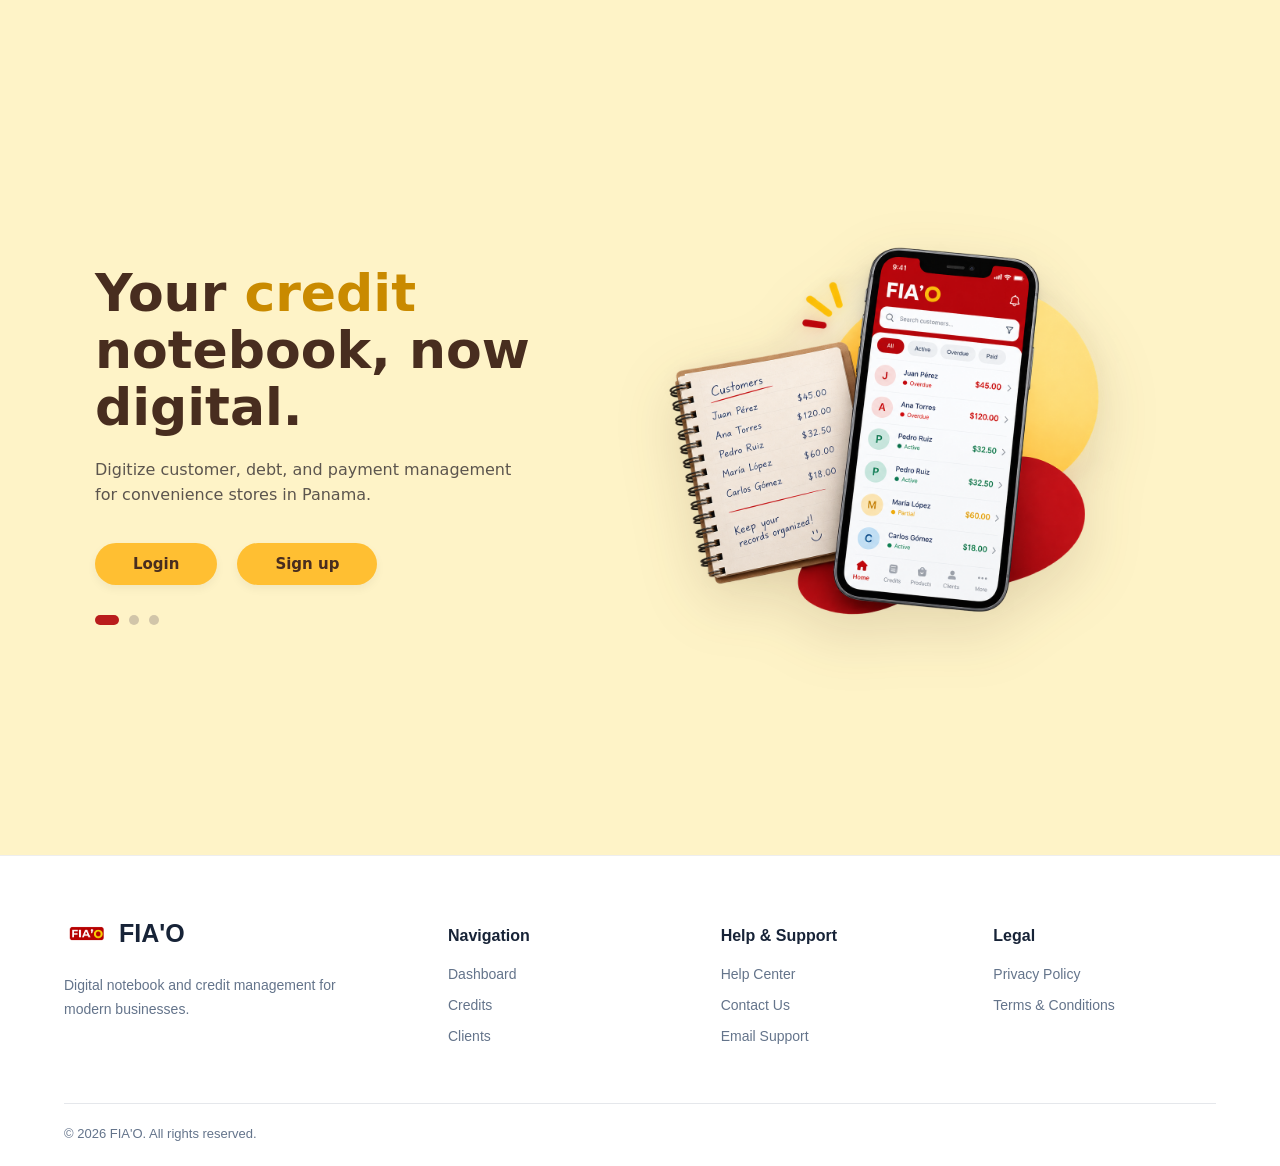
==== commit ff953a98: "footer,css, html" ====
--- a/index.html
+++ b/index.html
@@ -4,9 +4,13 @@
 <head>
     <meta charset="UTF-8">
     <meta name="viewport" content="width=device-width, initial-scale=1.0">
+
     <title>FIA'O - Digital Notebook</title>
+
+    <!-- CSS principal -->
     <link rel="stylesheet" href="asset/css/app.css">
 </head>
+
 <body id="top" class="page-home">
 
     <!-- HERO SECTION CON CARRUSEL -->
@@ -14,20 +18,30 @@
 
         <div class="hero-content">
 
-            <h1 class="hero-title" data-en='Your <span class="highlight-credit">credit</span> notebook, now digital.' data-es='Tu libreta de <span class="highlight-credit">crédito</span>, ahora digital.'>
+            <h1 class="hero-title"
+                data-en='Your <span class="highlight-credit">credit</span> notebook, now digital.'
+                data-es='Tu libreta de <span class="highlight-credit">crédito</span>, ahora digital.'>
+
                 Your <span class="highlight-credit">credit</span> notebook, now digital.
+
             </h1>
 
             <p class="hero-subtitle" id="carouselSubtitle"
                data-en="Digitize customer, debt, and payment management for convenience stores in Panama."
                data-es="Digitaliza la gestión de clientes, deudas y pagos para minisupermercados en Panamá.">
+
                 Digitize customer, debt, and payment management for convenience stores in Panama.
+
             </p>
 
             <div class="hero-buttons">
-                <a href="login.html" class="btn-primary-yellow" data-en="Login" data-es="Iniciar Sesión">Login</a>
 
-                <a href="register.html" class="btn-primary-yellow" data-en="Sign up" data-es="Registrarse">Sign up</a>
+                <a href="login.html" class="btn-primary-yellow"
+                   data-en="Login" data-es="Iniciar Sesión">Login</a>
+
+                <a href="register.html" class="btn-primary-yellow"
+                   data-en="Sign up" data-es="Registrarse">Sign up</a>
+
             </div>
 
             <div class="carousel-dots">
@@ -39,6 +53,7 @@
         </div>
 
         <div class="hero-image-side">
+
             <img
                 id="carouselImage"
                 src="asset/img/slide1.png"
@@ -46,11 +61,99 @@
                 class="carousel-img"
                 onerror="this.onerror=null; this.src='https://via.placeholder.com/340x600?text=FIA%27O+App+Preview';"
             >
+
         </div>
 
     </main>
 
-    <script src="asset/js/index.js"></script>
+<!-- FOOTER -->
+<footer class="main-footer">
+
+    <div class="footer-container">
+
+        <!-- Brand -->
+        <div class="footer-brand">
+
+            <a href="/" class="footer-logo">
+                <img src="asset/img/fiao-logo.png"
+                     alt="FIA'O Logo"
+                     class="logo-icon">
+
+                <span>FIA'O</span>
+            </a>
+
+            <p>
+                Digital notebook and credit management
+                for modern businesses.
+            </p>
+
+        </div>
+
+        <!-- Navigation -->
+        <div class="footer-column">
+
+            <h3>Navigation</h3>
+
+            <ul>
+                <li><a href="/dashboard">Dashboard</a></li>
+                <li><a href="/credits">Credits</a></li>
+                <li><a href="/clients">Clients</a></li>
+            </ul>
+
+        </div>
+
+        <!-- Help & Support -->
+        <div class="footer-column">
+
+            <h3>Help & Support</h3>
+
+            <ul>
+                <li><a href="/help">Help Center</a></li>
+                <li><a href="/contact">Contact Us</a></li>
+                <li><a href="mailto:support@example.com">Email Support</a></li>
+            </ul>
+
+        </div>
+
+        <!-- Legal -->
+        <div class="footer-column">
+
+            <h3>Legal</h3>
+
+            <ul>
+                <li><a href="/privacy">Privacy Policy</a></li>
+                <li><a href="/terms">Terms & Conditions</a></li>
+            </ul>
+
+        </div>
+
+    </div>
+
+    <!-- Footer Bottom -->
+    <div class="footer-bottom">
+
+        <p>
+            © 2026 FIA'O. All rights reserved.
+        </p>
+
+        <div class="footer-socials">
+
+            <a href="#" aria-label="LinkedIn">
+                <i class="fa-brands fa-linkedin-in"></i>
+            </a>
+
+            <a href="#" aria-label="Instagram">
+                <i class="fa-brands fa-instagram"></i>
+            </a>
+
+        </div>
+
+    </div>
+
+</footer>
+
+<!-- JAVASCRIPT -->
+<script src="asset/js/index.js"></script>
 
 </body>
 </html>
--- a/asset/css/app.css
+++ b/asset/css/app.css
@@ -5113,3 +5113,162 @@
 body.page-profile .footer-links a { display: block; font-size: 12px; color: var(--subtext); text-decoration: none; margin-bottom: 8px; transition: color 0.2s; }
 body.page-profile .footer-links a:hover { color: var(--primary-red); }
 body.page-profile .footer-bottom { max-width: 1000px; margin: 0 auto; border-top: 1px solid var(--gray-border); padding-top: 20px; text-align: center; font-size: 11px; color: var(--subtext); }
+
+/* ==========================
+   FIA'O FOOTER
+========================== */
+
+.main-footer {
+    width: 100%;
+    background: #ffffff;
+    border-top: 1px solid #eeeeee;
+    padding: 55px 5% 25px;
+    box-sizing: border-box;
+    font-family: Arial, sans-serif;
+}
+
+/* Main container */
+
+.footer-container {
+    max-width: 1200px;
+    margin: 0 auto;
+    display: grid;
+    grid-template-columns: 1.5fr 1fr 1fr 1fr;
+    gap: 50px;
+    padding-bottom: 45px;
+}
+
+/* Brand */
+
+.footer-logo {
+    display: flex;
+    align-items: center;
+    gap: 10px;
+    text-decoration: none;
+    color: #172337;
+    font-size: 25px;
+    font-weight: 700;
+}
+
+/* FIA'O IMAGE LOGO */
+
+.logo-icon {
+    width: 45px;
+    height: 45px;
+    object-fit: contain;
+    display: block;
+    border-radius: 9px;
+}
+
+.footer-brand p {
+    max-width: 300px;
+    margin-top: 18px;
+    color: #64748b;
+    font-size: 14px;
+    line-height: 1.7;
+}
+
+/* Footer columns */
+
+.footer-column h3 {
+    color: #172337;
+    font-size: 16px;
+    font-weight: 700;
+    margin-bottom: 20px;
+}
+
+.footer-column ul {
+    list-style: none;
+    padding: 0;
+    margin: 0;
+}
+
+.footer-column li {
+    margin-bottom: 13px;
+}
+
+.footer-column a {
+    text-decoration: none;
+    color: #64748b;
+    font-size: 14px;
+    transition: color 0.2s ease;
+}
+
+.footer-column a:hover {
+    color: #b98716;
+}
+
+/* Footer bottom */
+
+.footer-bottom {
+    max-width: 1200px;
+    margin: 0 auto;
+    border-top: 1px solid #e5e7eb;
+    padding-top: 22px;
+    display: flex;
+    align-items: center;
+    justify-content: space-between;
+    gap: 20px;
+}
+
+.footer-bottom p {
+    color: #64748b;
+    font-size: 13px;
+    margin: 0;
+}
+
+/* Social icons */
+
+.footer-socials {
+    display: flex;
+    align-items: center;
+    gap: 18px;
+}
+
+.footer-socials a {
+    color: #64748b;
+    font-size: 17px;
+    transition: all 0.2s ease;
+}
+
+.footer-socials a:hover {
+    color: #b98716;
+    transform: translateY(-3px);
+}
+
+/* RESPONSIVE DESIGN */
+
+@media (max-width: 900px) {
+    .footer-container {
+        grid-template-columns: repeat(2, 1fr);
+        gap: 40px;
+    }
+}
+
+/* Mobile */
+
+@media (max-width: 550px) {
+
+    .main-footer {
+        padding: 40px 6% 20px;
+    }
+
+    .footer-container {
+        grid-template-columns: 1fr 1fr;
+        gap: 35px 20px;
+    }
+
+    .footer-brand {
+        grid-column: span 2;
+    }
+
+    .footer-brand p {
+        max-width: 100%;
+    }
+
+    .footer-bottom {
+        flex-direction: column;
+        text-align: center;
+        gap: 15px;
+    }
+}
